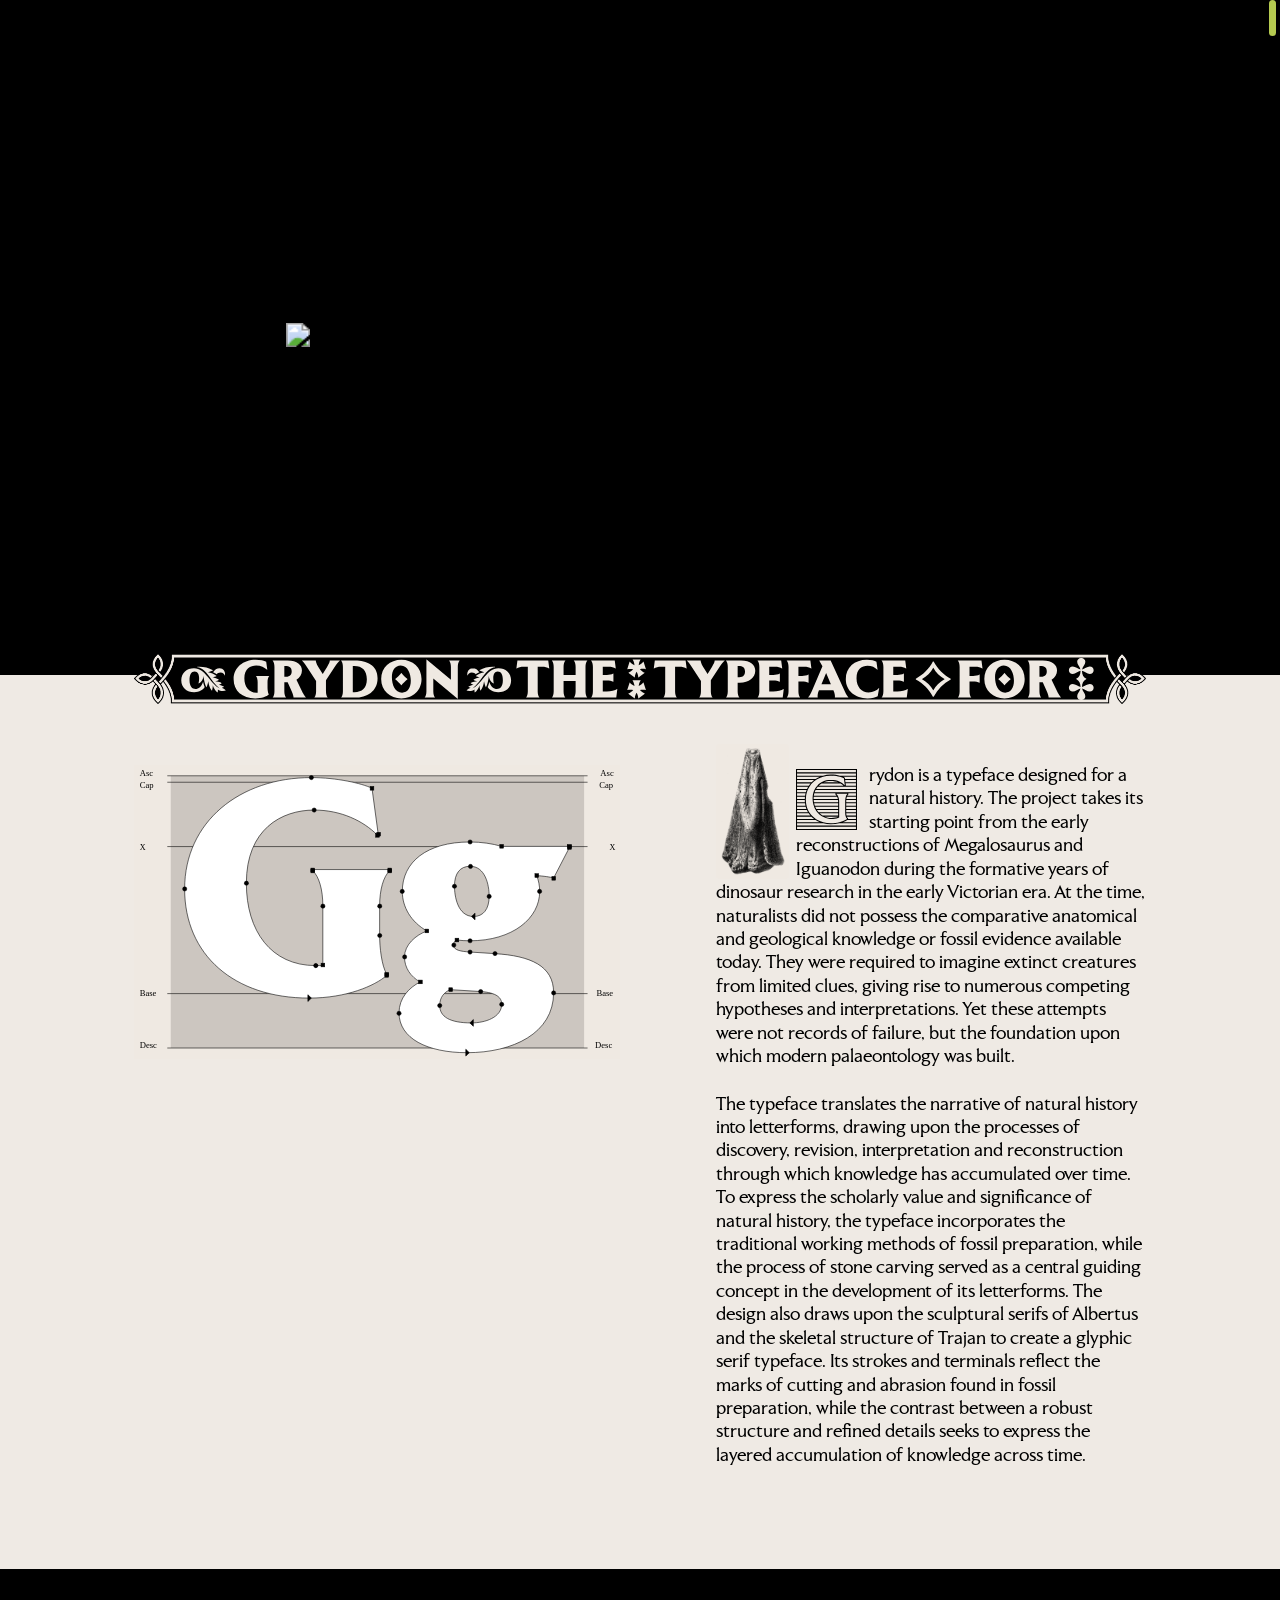
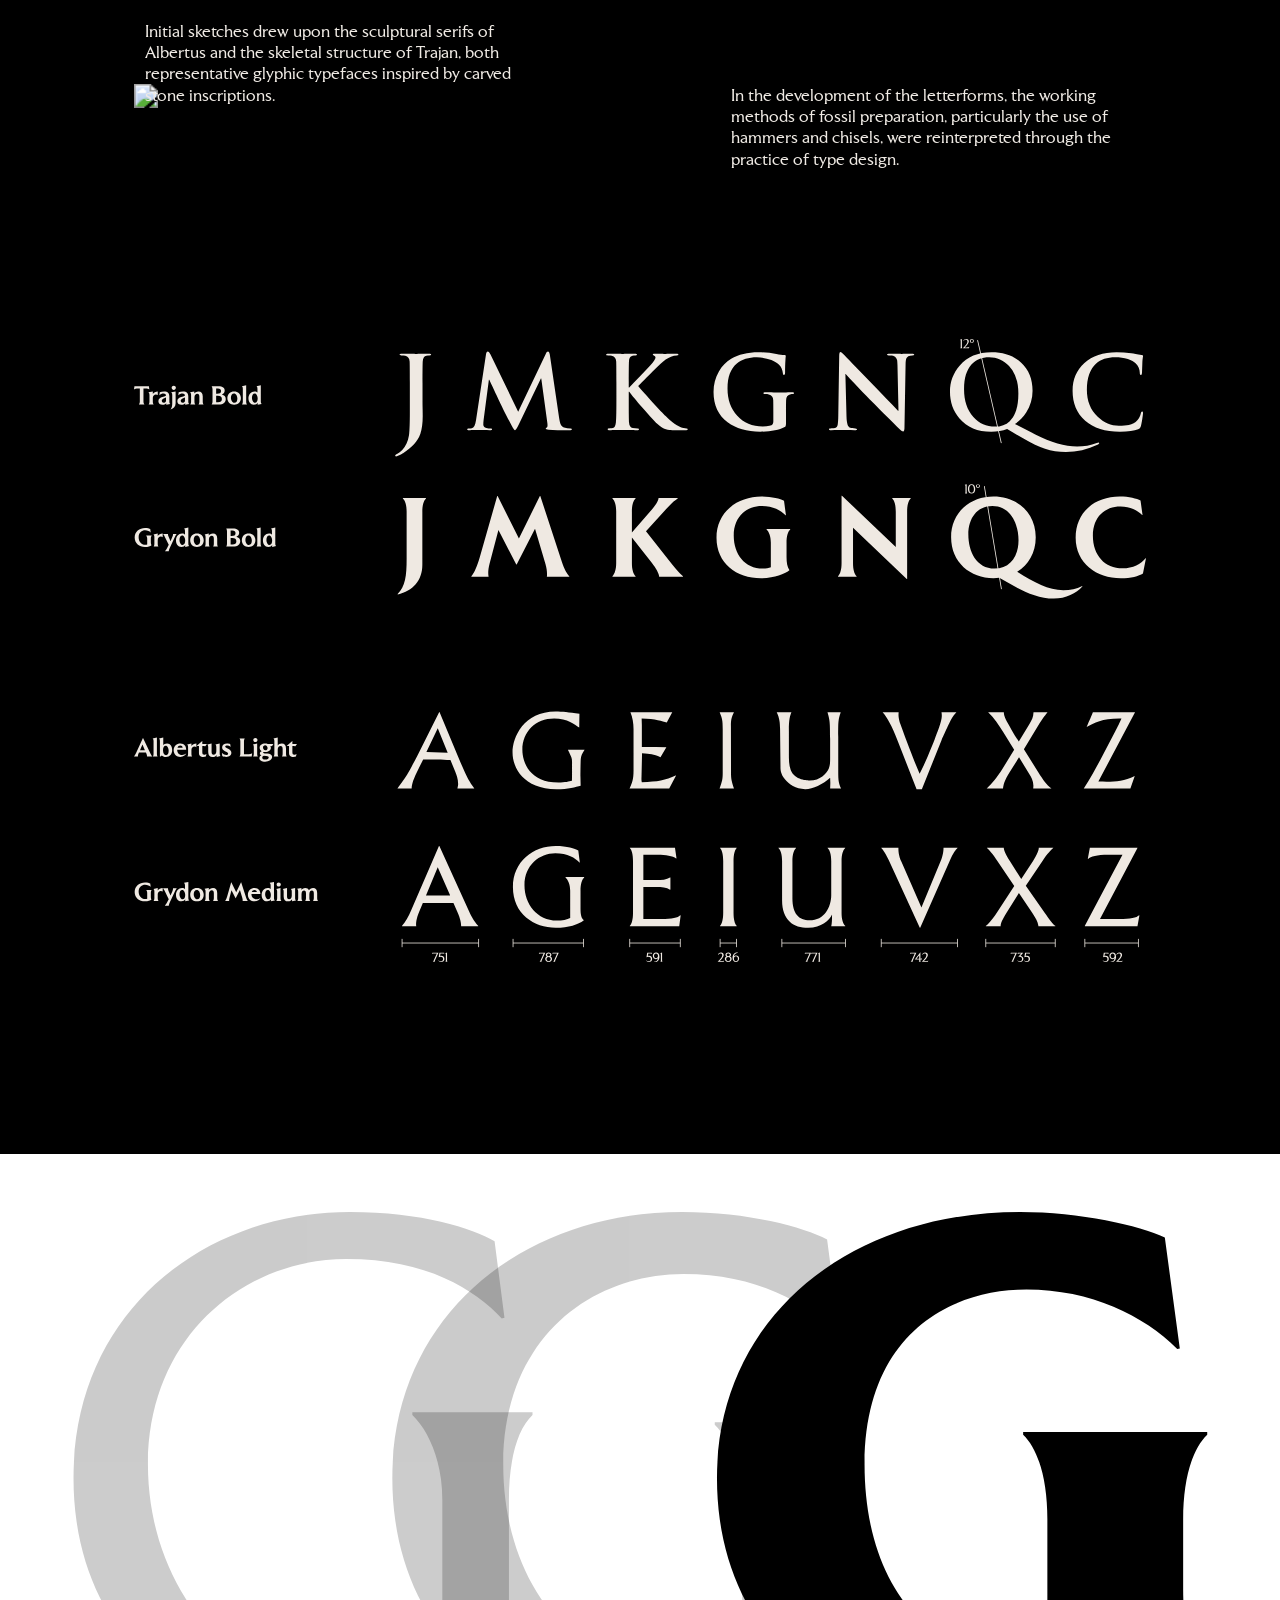
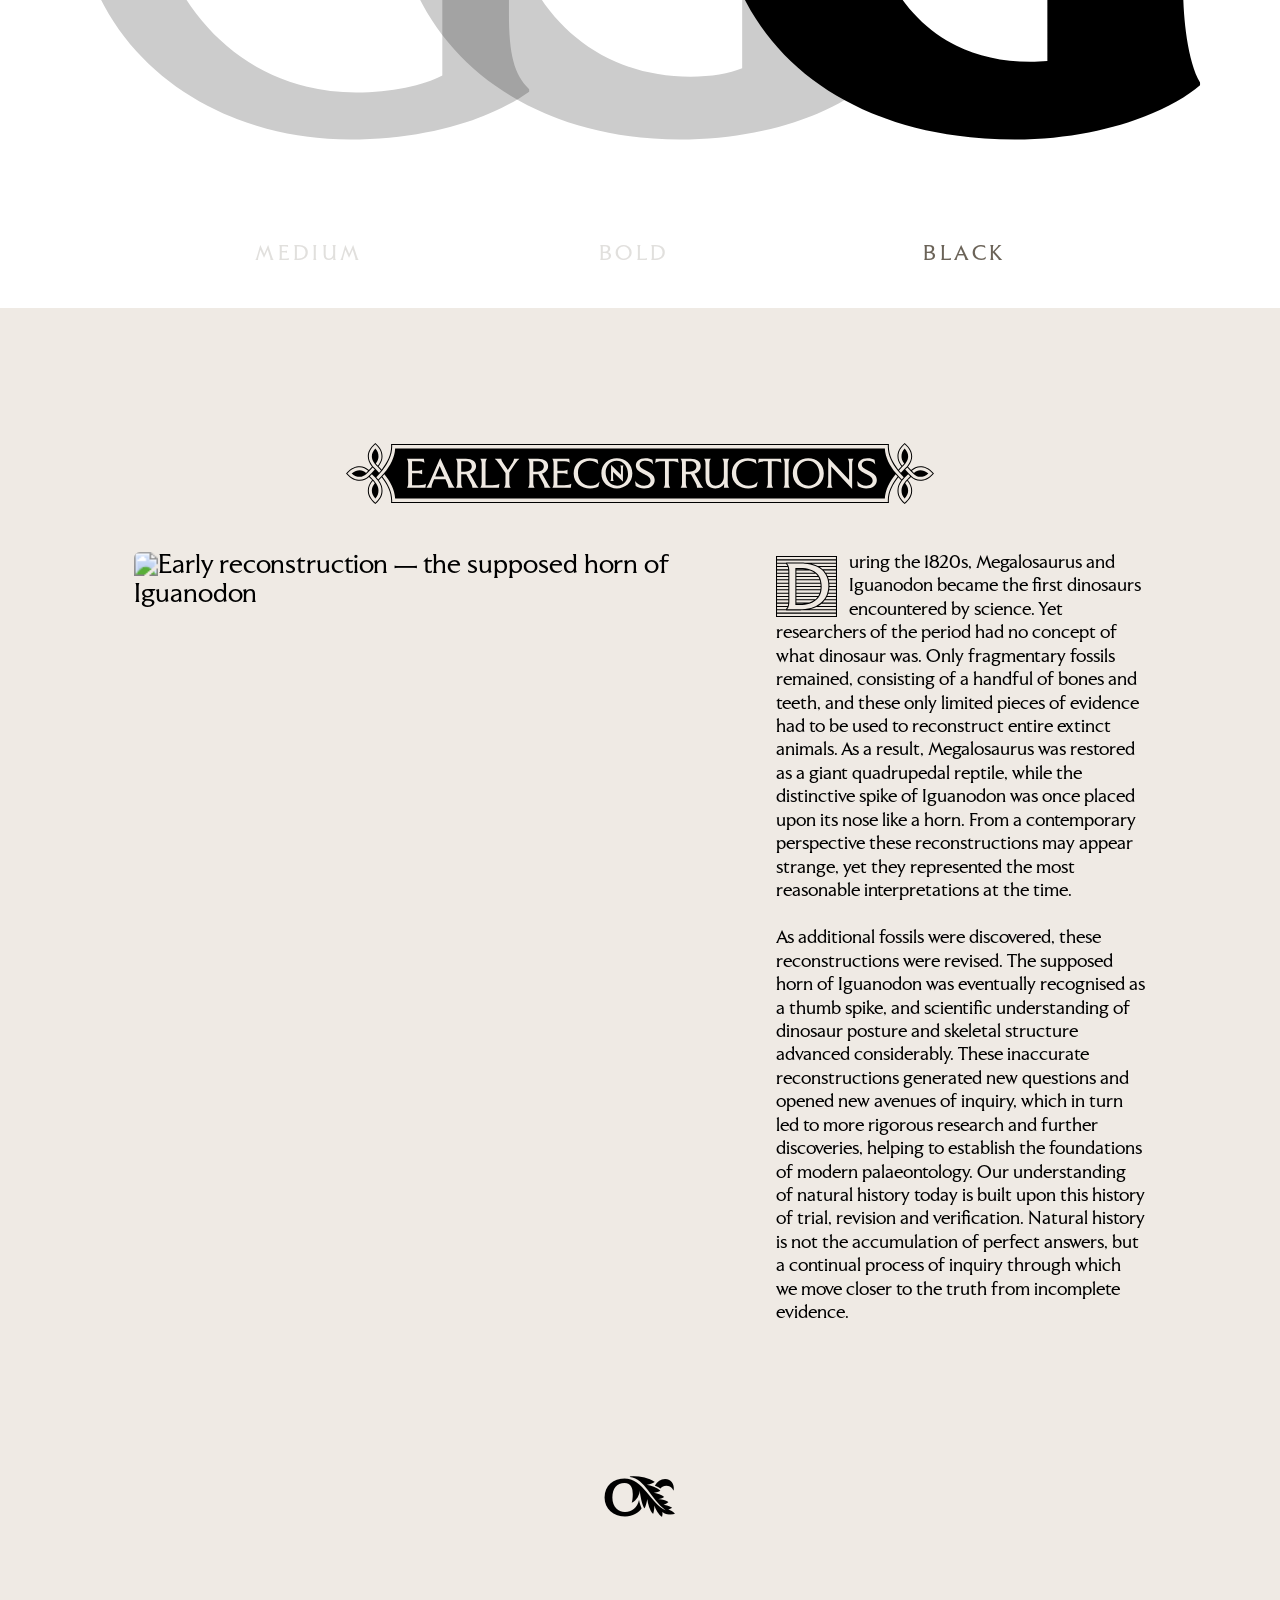
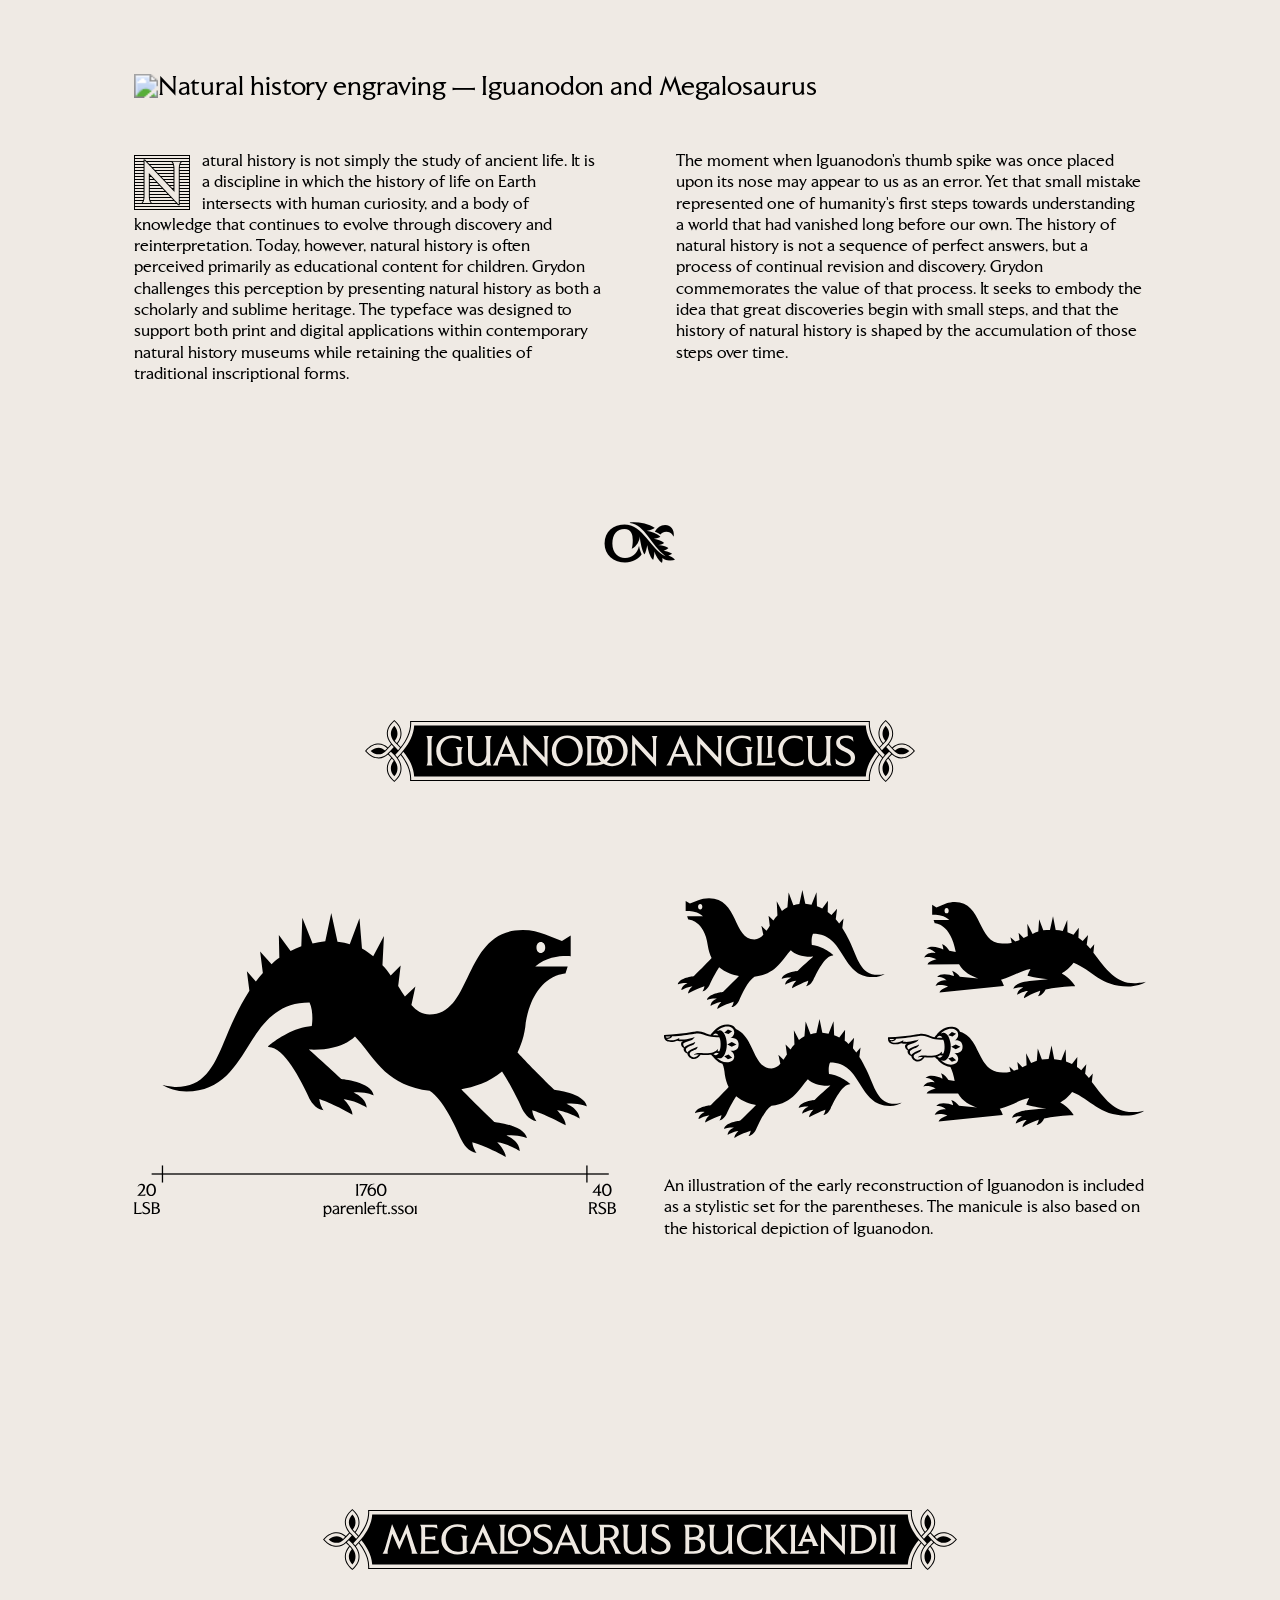
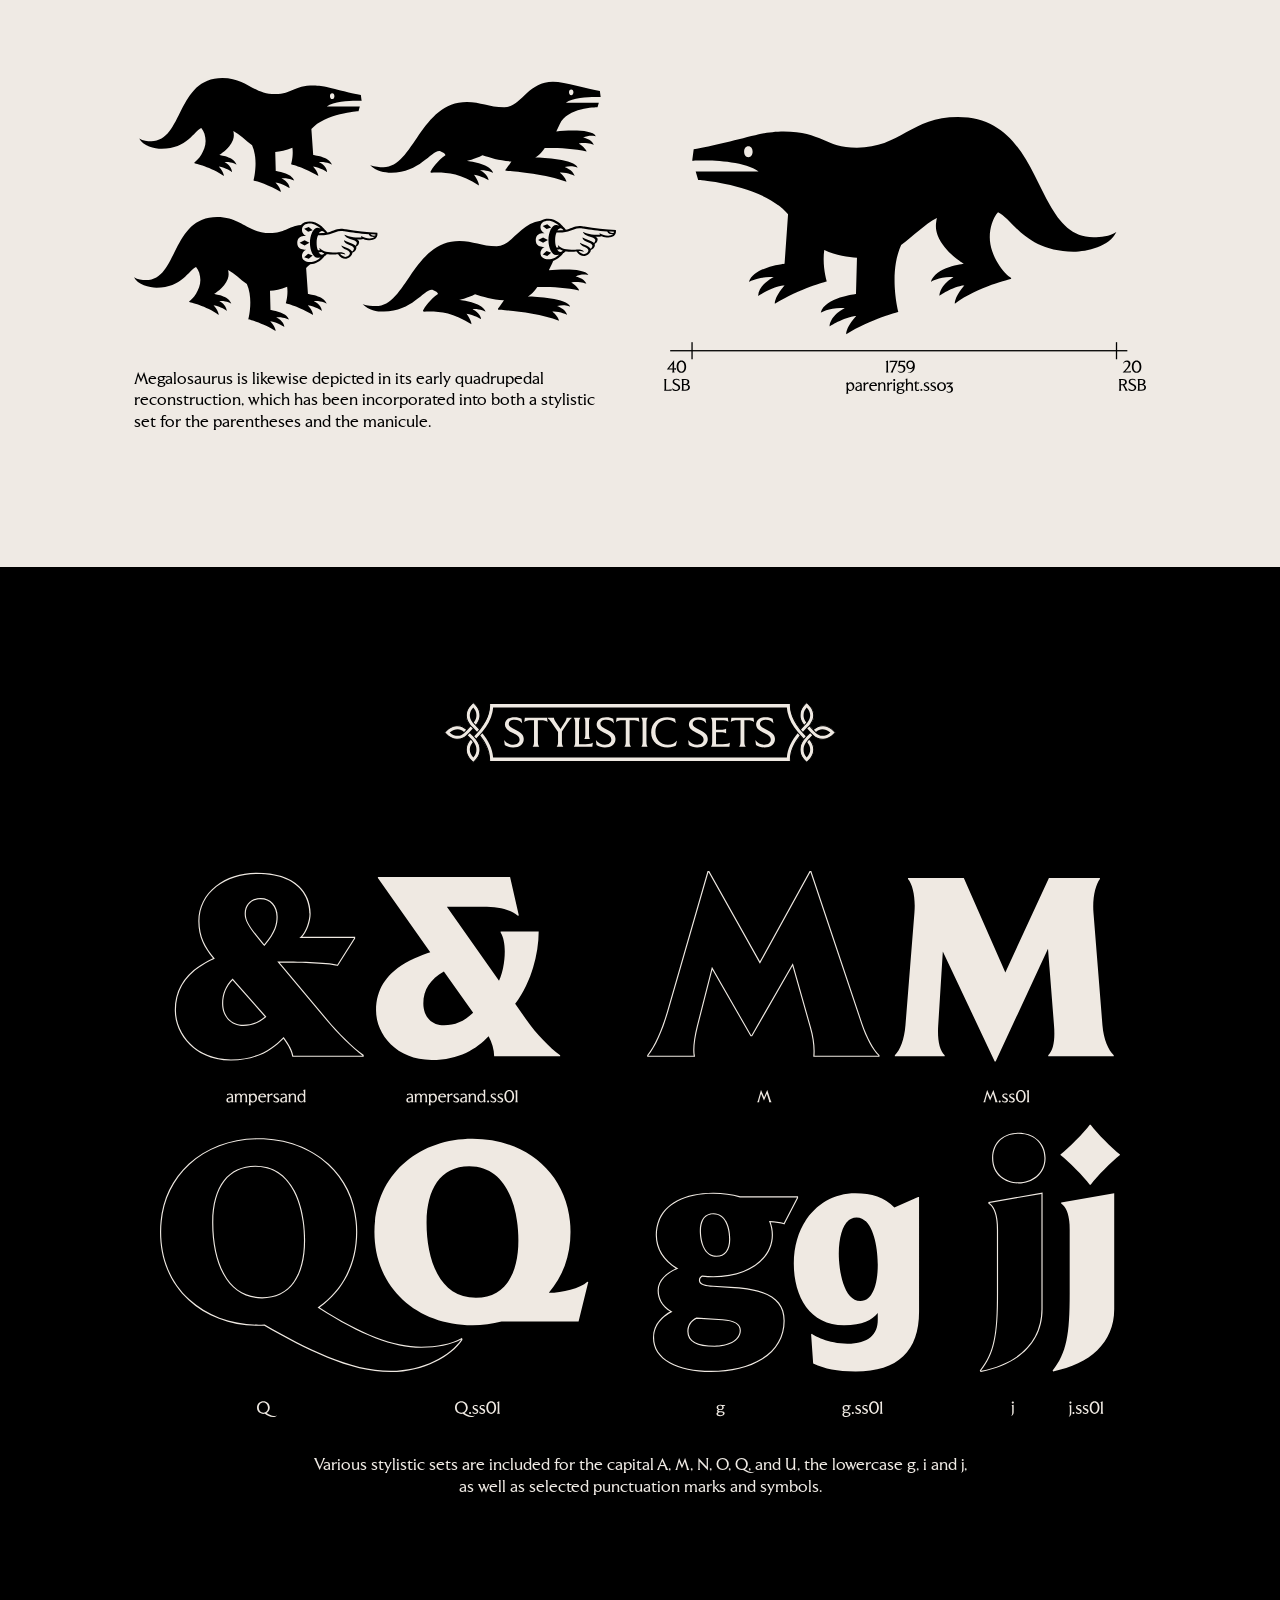
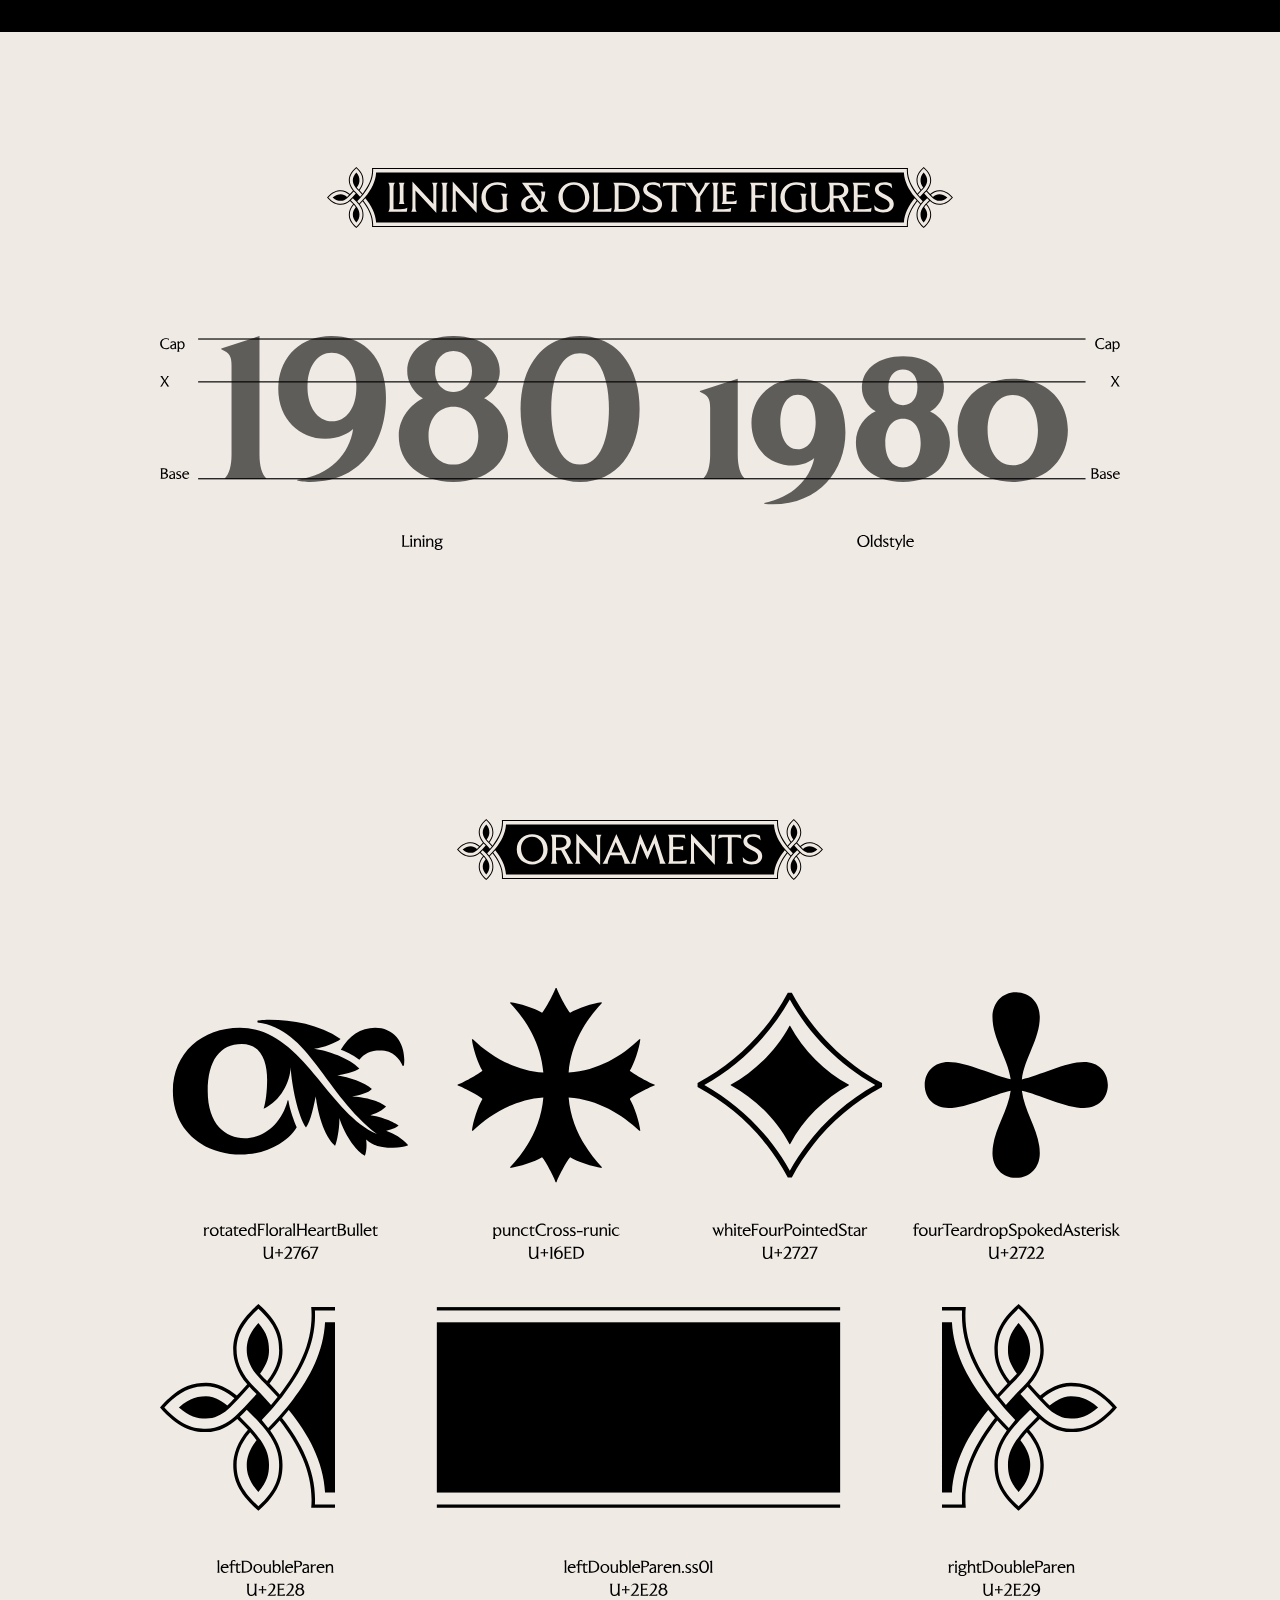
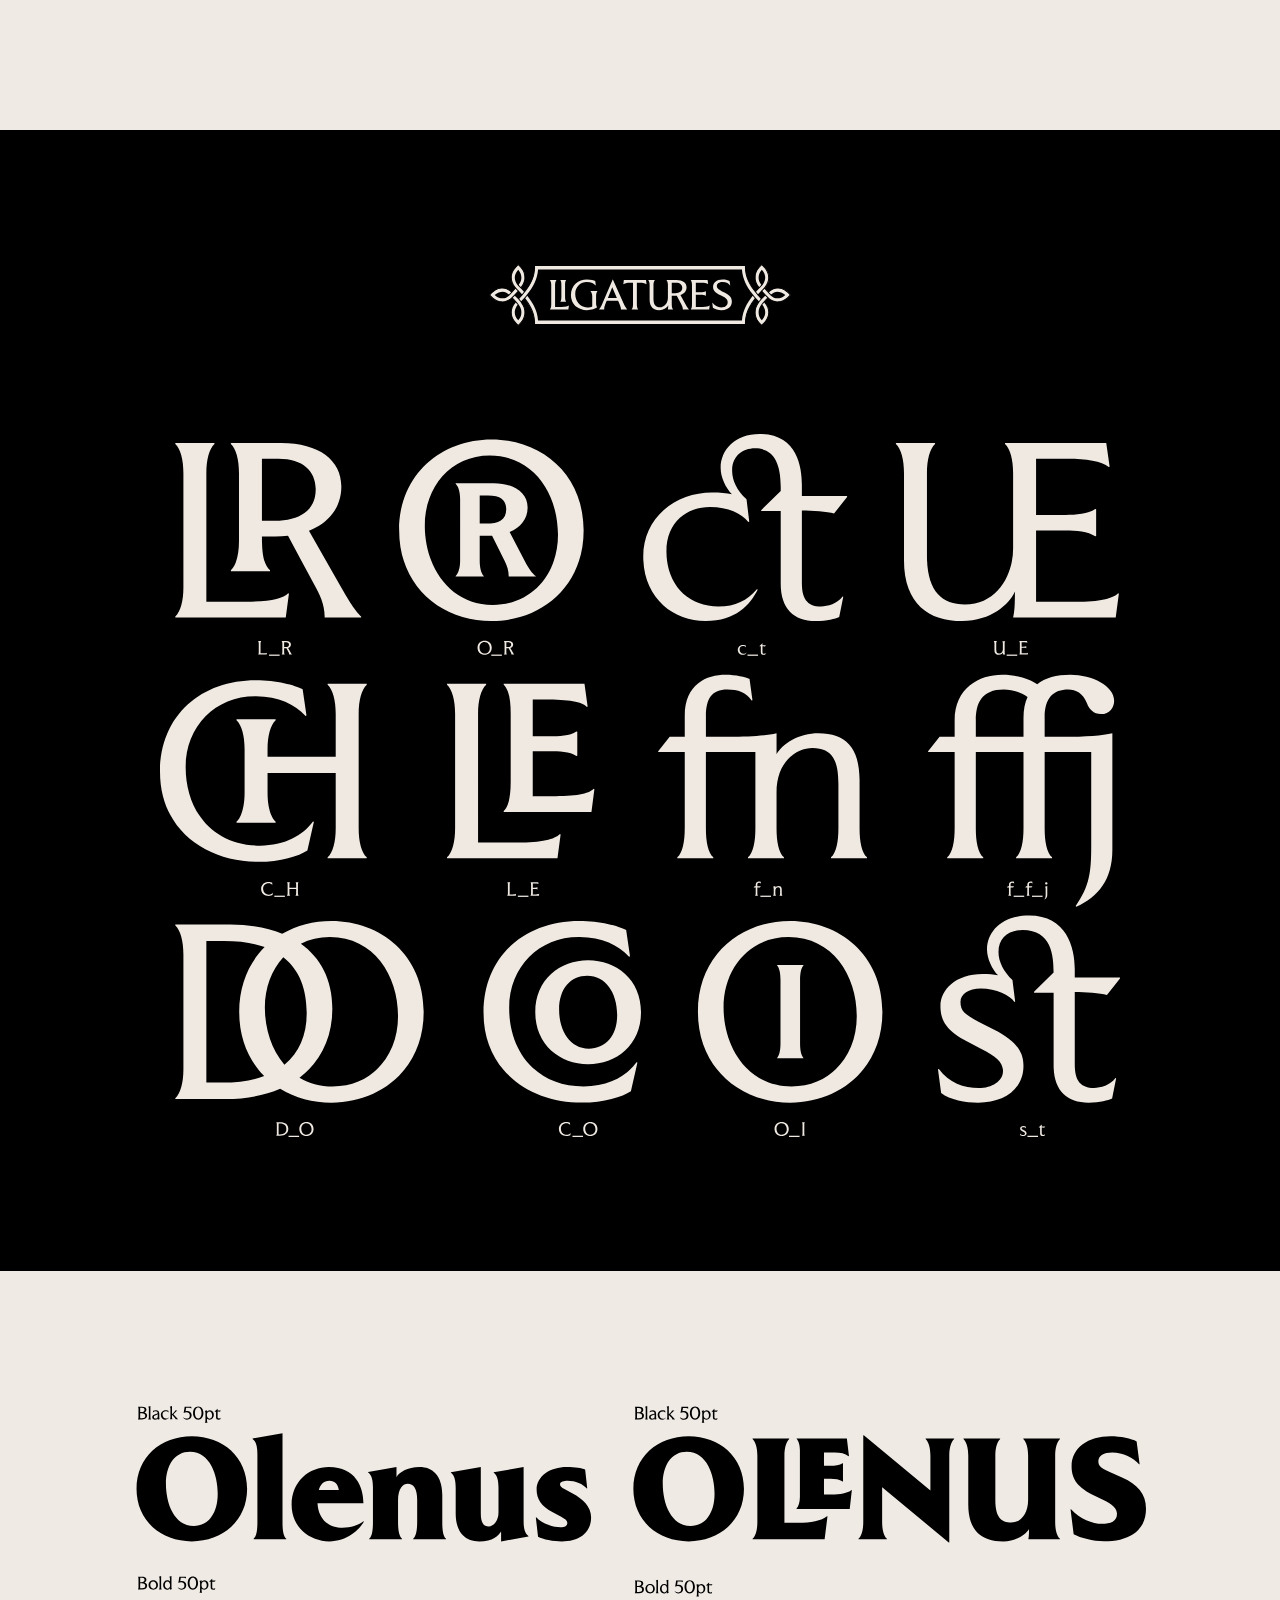
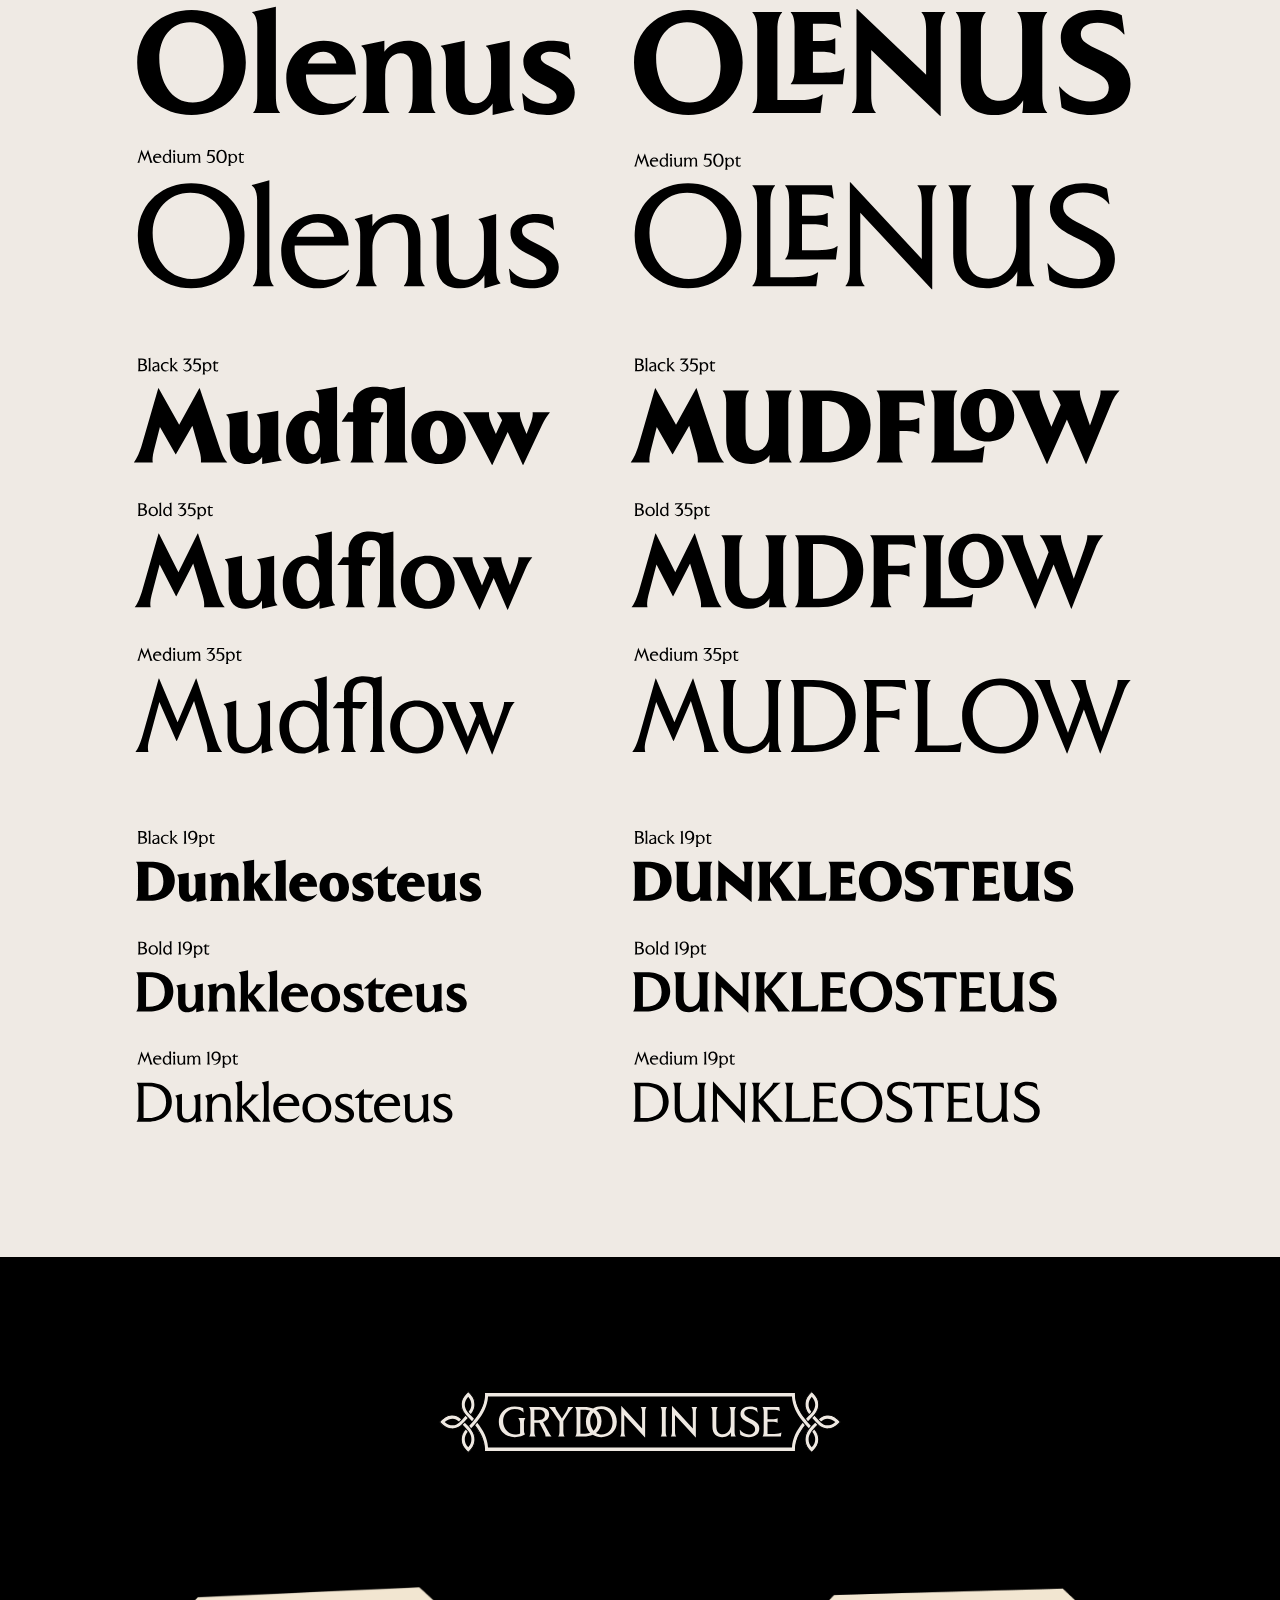
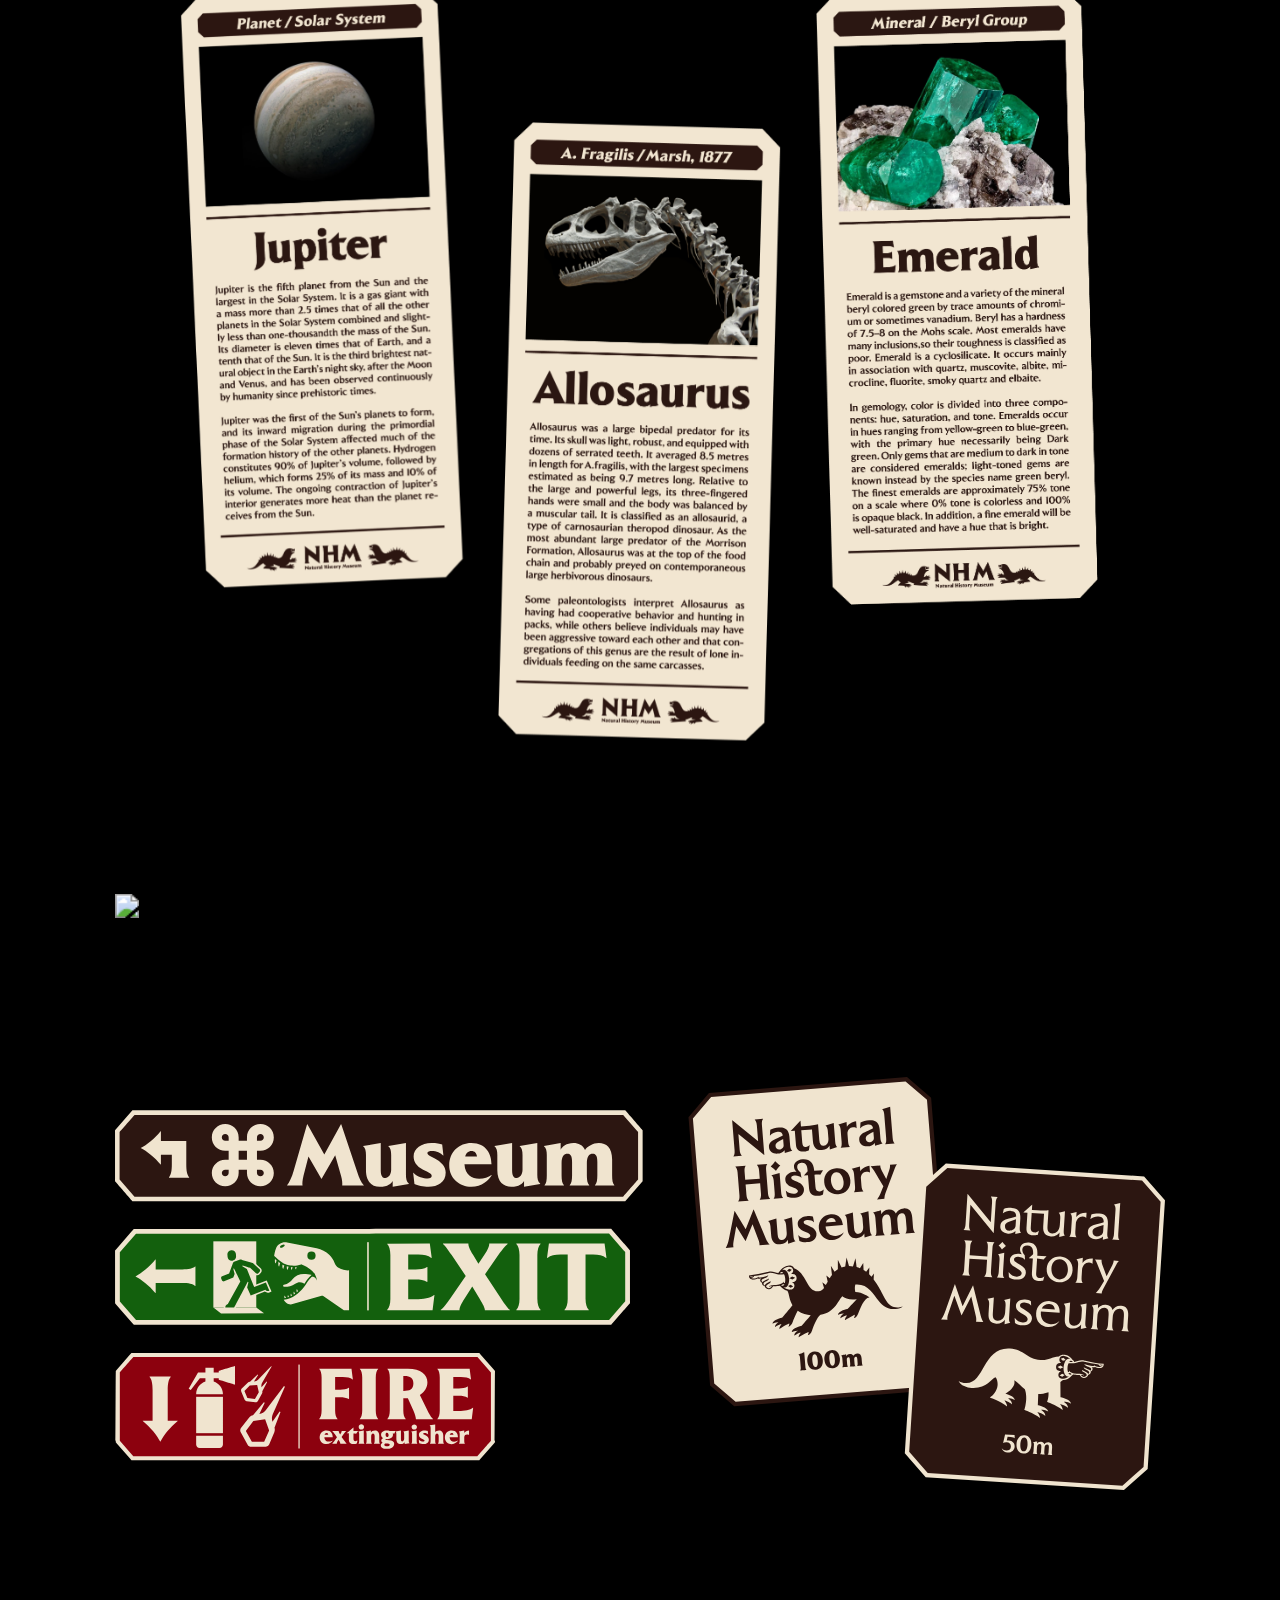
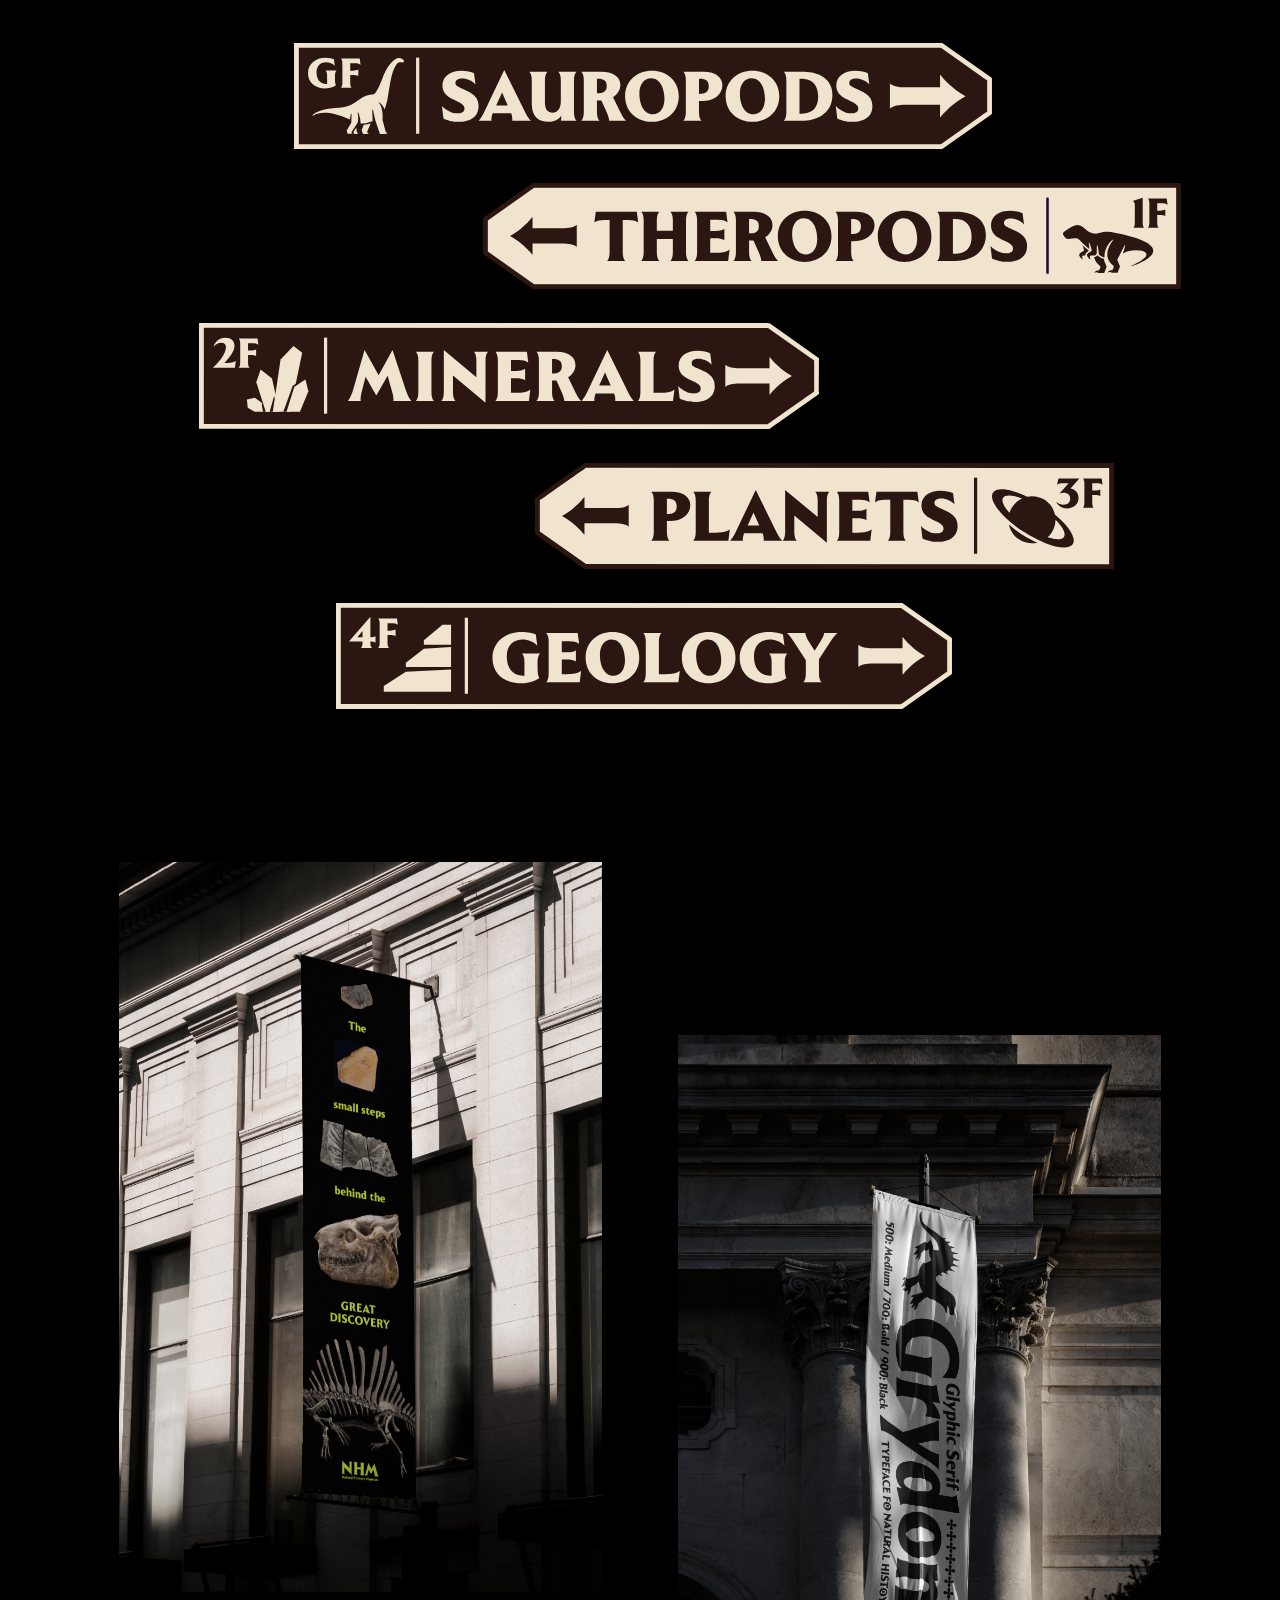
==== index.html @ 76e36d41 "final edit" ====
<!DOCTYPE html>
<html lang="en">
<head>
<meta charset="UTF-8" />
<meta name="viewport" content="width=device-width, initial-scale=1.0" />
<title>Grydon — Interactive Type Specimen</title>
<link rel="stylesheet" href="styles.css">
</head>
<body>

<!-- HERO (reserved for the main image / start page — built separately) -->
<header class="hero" id="hero">
  <img class="hero-main" src="Grydon_svg/Main.svg" alt="Grydon — a typeface for Natural History">
</header>

<!-- MARQUEE / RIBBON FRAME — sticky top bar -->
<div class="wrap marquee-wrap">
  <div class="marquee">
    <div class="marquee-mask">
      <div class="marquee-track" id="track"></div>
    </div>
    <img class="frame-bg" src="Grydon_svg/Frame.png" alt="">
  </div>
</div>

<!-- Gg SPECIMEN + ORIGIN description -->
<section class="gg-spec" id="gg-spec">
  <div class="wrap">
    <div class="gg-cols">
      <figure class="gg-img"><img src="Grydon_svg/Gg.svg" alt="Grydon Gg — metric system"></figure>
      <div class="gg-text">
        <img class="intro-illu" src="Grydon_svg/Horn_of_Iguanodon2.png" alt="Early reconstruction of Iguanodon">
        <img class="dropcap" src="Grydon_svg/G.svg" alt="G">
        <p>rydon is a typeface designed for a natural history. The project takes its starting point from the early reconstructions of Megalosaurus and Iguanodon during the formative years of dinosaur research in the early Victorian era. At the time, naturalists did not possess the comparative anatomical and geological knowledge or fossil evidence available today. They were required to imagine extinct creatures from limited clues, giving rise to numerous competing hypotheses and interpretations. Yet these attempts were not records of failure, but the foundation upon which modern palaeontology was built.</p>
        <p>The typeface translates the narrative of natural history into letterforms, drawing upon the processes of discovery, revision, interpretation and reconstruction through which knowledge has accumulated over time. To express the scholarly value and significance of natural history, the typeface incorporates the traditional working methods of fossil preparation, while the process of stone carving served as a central guiding concept in the development of its letterforms. The design also draws upon the sculptural serifs of Albertus and the skeletal structure of Trajan to create a glyphic serif typeface. Its strokes and terminals reflect the marks of cutting and abrasion found in fossil preparation, while the contrast between a robust structure and refined details seeks to express the layered accumulation of knowledge across time.</p>
      </div>
    </div>
  </div>
</section>

<!-- GLYPH SKETCHES (black) -->
<section class="sketch" id="sketch">
  <div class="sketch-stage">
    <img src="Grydon_svg/Sketch.png" alt="Grydon construction sketches on grid paper">
    <p class="sketch-cap tr">In the development of the letterforms, the working methods of fossil preparation, particularly the use of hammers and chisels, were reinterpreted through the practice of type design.</p>
    <p class="sketch-cap bl">Initial sketches drew upon the sculptural serifs of Albertus and the skeletal structure of Trajan, both representative glyphic typefaces inspired by carved stone inscriptions.</p>
  </div>
</section>

<!-- AL & TR — Albertus / Trajan inscriptional reference -->
<section class="altr" id="altr">
  <img src="Grydon_svg/AL%20and%20TR.svg" alt="Albertus and Trajan inscriptional letterforms">
</section>

<!-- WEIGHTS — three weights, Black lit by default; hover to isolate -->
<section class="weights" id="weights-display">
  <div class="wrap">
    <div class="ggg" id="ggg">
      <div class="ggg-col"><span class="ggg-g" style="font-weight:500">G</span><span class="ggg-lab">Medium</span></div>
      <div class="ggg-col"><span class="ggg-g" style="font-weight:700">G</span><span class="ggg-lab">Bold</span></div>
      <div class="ggg-col"><span class="ggg-g" style="font-weight:900">G</span><span class="ggg-lab">Black</span></div>
    </div>
  </div>
</section>

<!-- ABOUT — Discovery & Revision -->
<section class="about" id="about">
  <div class="wrap">
    <figure class="er-title"><img src="Grydon_svg/Early%20reconstruction.svg" alt="Early Reconstructions"></figure>
    <div class="panel">
      <div class="panel-cols">
        <figure class="panel-img"><img src="Grydon_svg/Horn_of_Iguanodon.png" alt="Early reconstruction — the supposed horn of Iguanodon"></figure>
        <div class="body">
          <img class="dropcap" src="Grydon_svg/D.svg" alt="D">
          <p>uring the 1820s, Megalosaurus and Iguanodon became the first dinosaurs encountered by science. Yet researchers of the period had no concept of what dinosaur was. Only fragmentary fossils remained, consisting of a handful of bones and teeth, and these only limited pieces of evidence had to be used to reconstruct entire extinct animals. As a result, Megalosaurus was restored as a giant quadrupedal reptile, while the distinctive spike of Iguanodon was once placed upon its nose like a horn. From a contemporary perspective these reconstructions may appear strange, yet they represented the most reasonable interpretations at the time.</p>
          <p>As additional fossils were discovered, these reconstructions were revised. The supposed horn of Iguanodon was eventually recognised as a thumb spike, and scientific understanding of dinosaur posture and skeletal structure advanced considerably. These inaccurate reconstructions generated new questions and opened new avenues of inquiry, which in turn led to more rigorous research and further discoveries, helping to establish the foundations of modern palaeontology. Our understanding of natural history today is built upon this history of trial, revision and verification. Natural history is not the accumulation of perfect answers, but a continual process of inquiry through which we move closer to the truth from incomplete evidence.</p>
        </div>
      </div>
    </div>
    <div class="er-bullet">&#x2767;</div>
  </div>
</section>

<!-- ON NATURAL HISTORY (engraving + two-column text below) -->
<section class="onh" id="on-natural-history">
  <div class="wrap">
    <figure class="onh-fig"><img src="Grydon_svg/On-natural-history.png" alt="Natural history engraving — Iguanodon and Megalosaurus"></figure>
    <div class="onh-text">
      <img class="dropcap" src="Grydon_svg/N.svg" alt="N">
      <p>atural history is not simply the study of ancient life. It is a discipline in which the history of life on Earth intersects with human curiosity, and a body of knowledge that continues to evolve through discovery and reinterpretation. Today, however, natural history is often perceived primarily as educational content for children. Grydon challenges this perception by presenting natural history as both a scholarly and sublime heritage. The typeface was designed to support both print and digital applications within contemporary natural history museums while retaining the qualities of traditional inscriptional forms.</p>
      <p>The moment when Iguanodon's thumb spike was once placed upon its nose may appear to us as an error. Yet that small mistake represented one of humanity's first steps towards understanding a world that had vanished long before our own. The history of natural history is not a sequence of perfect answers, but a process of continual revision and discovery. Grydon commemorates the value of that process. It seeks to embody the idea that great discoveries begin with small steps, and that the history of natural history is shaped by the accumulation of those steps over time.</p>
    </div>
    <div class="er-bullet">&#x2767;</div>
  </div>
</section>

<!-- SPECIMEN 01 — Iguanodon Anglicus -->
<section class="spec-page" id="spec-iguanodon">
  <div class="wrap">
    <figure class="spec-title"><img src="Specimen/01%20Iguanodon%20Anglicus/Iguanodon%20anglicus.svg" alt="Iguanodon Anglicus"></figure>
    <div class="spec-cols">
      <figure class="spec-img"><img src="Specimen/01%20Iguanodon%20Anglicus/Iguanodon.svg" alt="Iguanodon"></figure>
      <div class="spec-col">
        <figure class="spec-img"><img src="Specimen/01%20Iguanodon%20Anglicus/Iguanodon2.svg" alt="Iguanodon — stylistic variants"></figure>
        <p class="spec-text">An illustration of the early reconstruction of Iguanodon is included as a stylistic set for the parentheses. The manicule is also based on the historical depiction of Iguanodon.</p>
      </div>
    </div>
  </div>
</section>

<!-- SPECIMEN 02 — Megalosaurus Bucklandii -->
<section class="spec-page" id="spec-megalosaurus">
  <div class="wrap">
    <figure class="spec-title"><img src="Specimen/02%20Megalosaurus%20Bucklandii/Megalosaurus%20bucklandii.svg" alt="Megalosaurus Bucklandii"></figure>
    <div class="spec-cols">
      <div class="spec-col">
        <figure class="spec-img"><img src="Specimen/02%20Megalosaurus%20Bucklandii/Megalosaurus2.svg" alt="Megalosaurus — stylistic variants"></figure>
        <p class="spec-text">Megalosaurus is likewise depicted in its early quadrupedal reconstruction, which has been incorporated into both a stylistic set for the parentheses and the manicule.</p>
      </div>
      <figure class="spec-img"><img src="Specimen/02%20Megalosaurus%20Bucklandii/Megalosaurus.svg" alt="Megalosaurus"></figure>
    </div>
  </div>
</section>

<!-- SPECIMEN 03 — Stylistic Sets (black) -->
<section class="spec-page dark" id="spec-stylistic">
  <div class="wrap">
    <figure class="spec-title"><img src="Specimen/03%20Stylistic%20Sets/Stylistic%20sets.svg" alt="Stylistic Sets"></figure>
    <figure class="spec-stack"><img src="Specimen/03%20Stylistic%20Sets/SS.svg" alt="Stylistic sets"></figure>
    <p class="spec-text center">Various stylistic sets are included for the capital A, M, N, O, Q, and U, the lowercase g, i and j,<br>as well as selected punctuation marks and symbols.</p>
  </div>
</section>

<!-- SPECIMEN 04 — Lining & Oldstyle Figures -->
<section class="spec-page" id="spec-figures">
  <div class="wrap">
    <figure class="spec-title"><img src="Specimen/04%20Lining%20%26%20Oldstyle%20Figures/Lining%20%26%20Oldstyle%20figures.svg" alt="Lining & Oldstyle Figures"></figure>
    <figure class="spec-stack"><img src="Specimen/04%20Lining%20%26%20Oldstyle%20Figures/Lining%20%26%20Old.svg" alt="Lining and oldstyle figures"></figure>
  </div>
</section>

<!-- SPECIMEN 05 — Ornaments -->
<section class="spec-page" id="spec-ornaments">
  <div class="wrap">
    <figure class="spec-title"><img src="Specimen/05%20Ornaments/Ornaments.svg" alt="Ornaments"></figure>
    <figure class="spec-stack"><img src="Specimen/05%20Ornaments/Orna.svg" alt="Ornaments"></figure>
  </div>
</section>

<!-- SPECIMEN 06 — Ligatures (black) -->
<section class="spec-page dark" id="spec-ligatures">
  <div class="wrap">
    <figure class="spec-title"><img src="Specimen/06%20Ligatures/Ligatures.svg" alt="Ligatures"></figure>
    <figure class="spec-stack"><img src="Specimen/06%20Ligatures/Lig.svg" alt="Ligatures"></figure>
  </div>
</section>

<!-- SPECIMEN 07 — Scale Set -->
<section class="spec-page" id="spec-scale">
  <div class="wrap">
    <figure class="spec-stack"><img src="Specimen/07%20Scale%20Set/Scale.svg" alt="Scale set — weight scale"></figure>
  </div>
</section>

<!-- GRYDON IN USE — gallery (full-bleed, black, scroll-revealed) -->
<section class="inuse" id="inuse">
  <div class="inuse-inner">
    <figure class="inuse-title"><img src="Grydon%20in%20Use/Grydon%20in%20use.svg" alt="Grydon in Use"></figure>

    <!-- 1 · Labels -->
    <div class="inuse-row labels">
      <img class="reveal up" src="Grydon%20in%20Use/01%20labels/label1.png" alt="Grydon label 1">
      <img class="reveal up" src="Grydon%20in%20Use/01%20labels/label2.png" alt="Grydon label 2">
      <img class="reveal up" src="Grydon%20in%20Use/01%20labels/label3.png" alt="Grydon label 3">
    </div>

    <!-- 2 · Poster -->
    <figure class="inuse-full"><img class="reveal up" src="Grydon%20in%20Use/02%20Poster/poster.png" alt="Grydon poster"></figure>

    <!-- 3 · Wayfinding -->
    <figure class="inuse-full"><img class="reveal up" src="Grydon%20in%20Use/03%20Wayfinding/Wayfinding1.svg" alt="Grydon wayfinding"></figure>

    <!-- 4 · Signs (Sign1–5 stacked, staggered left/right; alternating slide-in) -->
    <div class="inuse-row signs">
      <img class="reveal from-left"  src="Grydon%20in%20Use/04%20Signs/Sign1.svg" alt="Grydon directional sign 1">
      <img class="reveal from-right" src="Grydon%20in%20Use/04%20Signs/Sign2.svg" alt="Grydon directional sign 2">
      <img class="reveal from-left"  src="Grydon%20in%20Use/04%20Signs/Sign3.svg" alt="Grydon directional sign 3">
      <img class="reveal from-right" src="Grydon%20in%20Use/04%20Signs/Sign4.svg" alt="Grydon directional sign 4">
      <img class="reveal from-left"  src="Grydon%20in%20Use/04%20Signs/Sign5.svg" alt="Grydon directional sign 5">
    </div>

    <!-- 5 · Flags -->
    <div class="inuse-row flags">
      <img class="reveal up" src="Grydon%20in%20Use/05%20Flags/flag1.png" alt="Grydon flag 1">
      <img class="reveal up" src="Grydon%20in%20Use/05%20Flags/flag2.png" alt="Grydon flag 2">
    </div>

    <!-- 6 · Infography -->
    <figure class="inuse-full inuse-info"><img class="reveal up" src="Grydon%20in%20Use/06%20Infography/infography.svg" alt="Grydon infographic"></figure>
  </div>
</section>

<!-- PLAYGROUND -->
<section id="play" class="play">
  <div class="wrap">
    <figure class="tester-title"><img src="Grydon_svg/Type%20tester.svg" alt="Type here"></figure>
    <div class="controls">
      <div class="seg" id="weights">
        <button data-w="500">Medium</button>
        <button data-w="700">Bold</button>
        <button data-w="900" class="on">Black</button>
      </div>
      <div class="sizer">
        <span class="amin">A</span>
        <input type="range" id="size" min="32" max="180" value="70">
        <span class="amax">A</span>
      </div>
    </div>

    <div class="canvas">
      <div class="field" id="field" contenteditable="true" spellcheck="false" data-ph="Type here…">The Small Steps Behind the Great Discovery</div>
    </div>
  </div>
</section>

<!-- GLYPH GRID -->
<section id="glyphs">
  <div class="wrap">
    <div class="gridhead">
      <div>
        <div class="kicker">Glyph set</div>
        <h2 class="section"><span id="count">0</span> GLYPHS</h2>
      </div>
    </div>

    <div class="glyph-layout">

      <!-- LEFT: fixed metrics system -->
      <div class="metrics-pane">
        <div class="metrics-box">
          <svg class="metric-svg" viewBox="0 0 1600 1200" preserveAspectRatio="xMidYMid meet" aria-hidden="true">
            <!-- selected glyph, scaled to the unit grid (UPM 1000, baseline y=801, 0.67 px/unit) -->
            <text id="metricChar" x="800" y="801" font-size="670" text-anchor="middle"
                  font-family="Grydon" font-weight="500" fill="#e9e3d3">A</text>
            <!-- metric guides (solid, beige) — equal side margins, run full width under the labels -->
            <g stroke="#e5decf" stroke-width="2">
              <line x1="70" y1="265" x2="1530" y2="265"/> <!-- Asc  800 -->
              <line x1="70" y1="281" x2="1530" y2="281"/> <!-- Cap  776 -->
              <line x1="70" y1="439" x2="1530" y2="439"/> <!-- X    540 -->
              <line x1="70" y1="801" x2="1530" y2="801"/> <!-- Base   0 -->
              <line x1="70" y1="935" x2="1530" y2="935"/> <!-- Desc -200 -->
            </g>
            <!-- labels sit just above the left start of each line -->
            <g fill="#e5decf" font-family="Grydon" font-weight="500" font-size="28" text-anchor="start">
              <text x="70" y="255">Asc</text>
              <text x="70" y="315">Cap</text>
              <text x="70" y="429">X</text>
              <text x="70" y="791">Base</text>
              <text x="70" y="925">Desc</text>
            </g>
          </svg>
        </div>
        <div class="metric-info">
          <span class="mchar"><span id="mGlyph">A</span>&nbsp;&nbsp;<span class="soft" id="mCode" style="font-weight:400">Ecaron</span></span>
          <span class="soft" id="mUPM">U+0041</span>
        </div>
        <div class="toolbar">
          <div class="tabs" id="tabs"></div>
        </div>
      </div>

      <!-- RIGHT: scrolling glyph grid -->
      <div class="glyph-scroll">
        <div class="glyph-weights">
          <div class="seg" id="weights2">
            <button data-w="500" class="on">Medium</button>
            <button data-w="700">Bold</button>
            <button data-w="900">Black</button>
          </div>
        </div>
        <div class="grid" id="grid"></div>
      </div>

    </div>
  </div>
</section>

<!-- FOOTER -->
<footer id="site-footer">
  <a class="backtop" href="#hero" aria-label="Back to top"><img src="Grydon_svg/Back%20to%20top.svg" alt=""></a>
  <div class="wrap">
    <div class="foot-grid">
      <div class="foot-brand">
        <div class="foot-mk">GRYDON</div>
        <div class="foot-tag">Typeface for Natural History</div>
      </div>
      <div class="foot-credits">
        <div class="fc-col">
          <p><b>Lym Dongchan Lim</b></p>
          <p><a href="https://www.instagram.com/lympathetic/" target="_blank" rel="noopener">@lympathetic</a><br><a href="mailto:lymdongchanlim@gmail.com">lymdongchanlim@gmail.com</a><br>&copy; Grydon 2026 Lym Dongchan Lim.</p>
        </div>
        <div class="fc-col">
          <p>Graphics &amp; Type Design<br><b>Lym Dongchan Lim</b></p>
          <p>Website Development &amp; Interaction<br><b>Haram Joung</b> | <a href="https://www.instagram.com/harmang_joa/" target="_blank" rel="noopener">@harmang_joa</a></p>
        </div>
        <div class="fc-col">
          <p>Royal College of Art (UK)<br>MA Visual Communication</p>
          <p>2026</p>
        </div>
      </div>
    </div>
  </div>
</footer>

<!-- custom floating scrollbar (transparent track, point-colour thumb) -->
<div id="vbar"><div id="vthumb"></div></div>

<script>
/* ---------- marquee (Title bar.svg strip, repeated; spacing baked into each copy so the -50% loop stays seamless) ---------- */
function buildMarquee(){
  const track=document.getElementById('track');
  if(!track)return;
  const unit='<img class="marq-svg" src="Grydon_svg/Title%20bar.svg" alt="">';
  track.innerHTML=unit.repeat(4); // even count → -50% lands on a whole copy → seamless
}

/* ---------- glyph data ---------- */
function range(a,b,skip){const o=[];for(let i=a;i<=b;i++){if(skip&&skip.includes(i))continue;o.push(String.fromCodePoint(i));}return o;}

/* ---------- glyph-support detection (single Unicode chars) ---------- */
const _ctx=document.createElement('canvas').getContext('2d');
function supported(ch){
  _ctx.font='48px Grydon';
  const notdef=_ctx.measureText('￿').width;   // width of the missing-glyph box
  const w=_ctx.measureText(ch).width;
  return w>0 && Math.abs(w-notdef)>0.5;            // differs from notdef ⇒ real glyph
}
function cp(ch){return 'U+'+ch.codePointAt(0).toString(16).toUpperCase().padStart(4,'0');}

/* ---------- glyph candidates (Unicode-mapped; filtered to what the font has) ---------- */
const LETTERS_U=[
  ...range(0x41,0x5A), ...range(0x61,0x7A),       // A–Z a–z
  ...range(0xC0,0xFF,[0xD7,0xF7]),                // accented Latin À..ÿ
  ...range(0x100,0x17F),                          // Latin Extended-A
  ...range(0x180,0x21F),                          // Latin Extended-B (filtered)
  'Δ','Ω','π','ꙮ'                                 // requested extras (omultiocular-cy etc.)
];
const PUNCT_U=['.',',',';',':','…','‚','„','!','¡','?','¿','·','•','‘','’','“','”',"'",'"',
  '‹','›','«','»','(',')','[',']','{','}','-','–','—','_','/','\\','|','&','@','*','§','¶','†','‡','¦'];
const SYM_U=['#','%','‰','+','−','×','÷','=','≠','<','>','≤','≥','±','~','¬','^','∞','≈','√','∂','∑','∏','∫','◊','µ','№','℅','°','©','®','™','′','″',
  '$','¢','£','¤','¥','₩','€','₽','₹','ƒ',
  '←','↑','→','↓','↔','↕'];
const DIA_U=['¨','¯','´','¸','ˆ','ˇ','˘','˙','˚','˛','˜','˝','`'];
const FRAC_U=['½','¼','¾','⅓','⅔','⅛','⅜','⅝','⅞','⅕','⅖','⅗','⅘','⅙','⅚','⅐','⅑','⅒'];
/* ligatures present in the font (curated list) — rendered via OpenType features */
const LIGA_NAMES=['A_D','A_E','A_F','A_R','C_H','C_O','D_C','D_O','H_E','H_F','H_L','L_A','L_E','L_H','L_I','L_L','L_O','L_R','L_U','N_N','O_C','O_F','O_G','O_I','O_N','O_O','O_R','T_T','U_E','U_R','c_t','f_f','f_f_i','f_f_j','f_f_l','f_f_t','f_i','f_j','f_l','f_m','f_n','f_r','f_t','f_u','s_t','t_i','t_m','t_n','t_r','t_t','t_u','f_f_i.ss01','f_f_j.ss01','f_i.ss01','f_j.ss01','t_i.ss01'];

/* ---------- full glyph inventory (real glyph names from the font source) ---------- */
const GLYPHNAMES=`A, Aacute, Abreve, Acircumflex, Adieresis, Adotaccent, Agrave, Amacron, Aogonek, Aring, Atilde, AE, A.ss01, Aacute.ss01, Abreve.ss01, Acircumflex.ss01, Adieresis.ss01, Adotaccent.ss01, Agrave.ss01, Amacron.ss01, Aogonek.ss01, Aring.ss01, Atilde.ss01, B, C, Cacute, Ccaron, Ccedilla, Ccircumflex, Cdotaccent, D, Dcaron, Dcroat, Eth, E, Eacute, Ebreve, Ecaron, Ecircumflex, Edieresis, Edotaccent, Egrave, Emacron, Eogonek, Etilde, Schwa, F, G, Gbreve, Gcaron, Gcircumflex, Gcommaaccent, Gdotaccent, Gmacron, Gstroke, H, Hbar, Hcircumflex, I, IJ, Iacute, Ibreve, Icircumflex, Idieresis, Idotaccent, Idotbelow, Igrave, Imacron, Iogonek, Itilde, J, Jacute, Jcircumflex, K, Kcaron, Kcommaaccent, L, Lacute, Lcaron, Lcommaaccent, Ldot, Lslash, M, M.ss01, N, Nacute, Ncaron, Ncommaaccent, Ntilde, Eng, N.ss01, Nacute.ss01, Ncaron.ss01, Ncommaaccent.ss01, Ntilde.ss01, Eng.ss01, O, Oacute, Obreve, Ocircumflex, Odieresis, Odotbelow, Ograve, Ohungarumlaut, Omacron, Oogonek, Oslash, Otilde, OE, O.ss01, Oacute.ss01, Obreve.ss01, Ocircumflex.ss01, Odieresis.ss01, Odotbelow.ss01, Ograve.ss01, Ohungarumlaut.ss01, Omacron.ss01, Oogonek.ss01, Otilde.ss01, P, Thorn, Q, Q.ss01, R, Racute, Rcaron, Rcommaaccent, S, Sacute, Scaron, Scedilla, Scircumflex, Scommaaccent, Germandbls, T, Tbar, Tcaron, Tcedilla, Tcommaaccent, U, Uacute, Ubreve, Ucircumflex, Udieresis, Udotbelow, Ugrave, Uhungarumlaut, Umacron, Uogonek, Uring, Utilde, U.ss01, Uacute.ss01, Ubreve.ss01, Ucircumflex.ss01, Udieresis.ss01, Udotbelow.ss01, Ugrave.ss01, Uhungarumlaut.ss01, Umacron.ss01, Uogonek.ss01, Uring.ss01, Utilde.ss01, V, W, Wacute, Wcircumflex, Wdieresis, Wgrave, X, Y, Yacute, Ycircumflex, Ydieresis, Ygrave, Ymacron, Ytilde, Z, Zacute, Zcaron, Zdotaccent, Saltillo, a, aacute, abreve, acircumflex, adieresis, adotaccent, agrave, amacron, aogonek, aring, atilde, ae, b, c, cacute, ccaron, ccedilla, ccircumflex, cdotaccent, d, dcaron, dcroat, eth, e, eacute, ebreve, ecaron, ecircumflex, edieresis, edotaccent, egrave, emacron, eogonek, etilde, schwa, f, g, gbreve, gcaron, gcircumflex, gcommaaccent, gdotaccent, gmacron, gstroke, g.ss01, gbreve.ss01, gcaron.ss01, gcircumflex.ss01, gcommaaccent.ss01, gdotaccent.ss01, gmacron.ss01, gstroke.ss01, h, hbar, hcircumflex, i, idotless, iacute, ibreve, icircumflex, idieresis, igrave, imacron, iogonek, itilde, ij, i.ss01, ij.ss01, j, jdotless, jcircumflex, j.ss01, k, kcaron, kcommaaccent, l, lacute, lcaron, lcommaaccent, ldot, lslash, m, n, nacute, ncaron, ncommaaccent, ntilde, eng, o, oacute, obreve, ocircumflex, odieresis, odotbelow, ograve, ohungarumlaut, omacron, oogonek, oslash, otilde, oe, p, thorn, q, r, racute, rcaron, rcommaaccent, s, sacute, scaron, scedilla, scircumflex, scommaaccent, germandbls, t, tbar, tcaron, tcedilla, tcommaaccent, u, uacute, ubreve, ucircumflex, udieresis, udotbelow, ugrave, uhungarumlaut, umacron, uogonek, uring, utilde, v, w, wacute, wcircumflex, wdieresis, wgrave, x, y, yacute, ycircumflex, ydieresis, ygrave, ymacron, ytilde, z, zacute, zcaron, zdotaccent, saltillo, omultiocular-cy, Delta, Omega, pi, A_D, A_E, A_F, A_R, C_H, C_O, D_C, D_O, H_E, H_F, H_L, L_A, L_E, L_H, L_I, L_L, L_O, L_R, L_U, N_N, O_C, O_F, O_G, O_I, O_N, O_O, O_R, T_T, U_E, U_R, c_t, f_f, f_f_i, f_f_j, f_f_l, f_f_t, f_i, f_j, f_l, f_m, f_n, f_r, f_t, f_u, f_f_i.ss01, f_f_j.ss01, f_i.ss01, f_j.ss01, s_t, t_i, t_m, t_n, t_r, t_t, t_u, t_i.ss01, zero.slashed, zero, one, two, three, four, five, six, seven, eight, nine, zero.osf, one.osf, two.osf, three.osf, four.osf, five.osf, six.osf, seven.osf, eight.osf, nine.osf, zero.dnom, one.dnom, two.dnom, three.dnom, four.dnom, five.dnom, six.dnom, seven.dnom, eight.dnom, nine.dnom, zero.numr, one.numr, two.numr, three.numr, four.numr, five.numr, six.numr, seven.numr, eight.numr, nine.numr, fraction, onefraction, onehalf, onethird, twothirds, onequarter, threequarters, onefifth, twofifths, threefifths, fourfifths, onesixth, fivesixths, oneeighth, threeeighths, fiveeighths, seveneighths, zeroinferior, oneinferior, twoinferior, threeinferior, fourinferior, fiveinferior, sixinferior, seveninferior, eightinferior, nineinferior, zerosuperior, onesuperior, twosuperior, threesuperior, foursuperior, fivesuperior, sixsuperior, sevensuperior, eightsuperior, ninesuperior, .notdef, period, comma, colon, semicolon, ellipsis, ellipsis.vert, period.ss01, comma.ss01, colon.ss01, semicolon.ss01, ellipsis.ss01, ellipsis.vert.ss01, exclam, exclamdown, question, questiondown, exclam.ss01, question.ss01, periodcentered, bullet, periodcentered.case, bullet.case, quotesinglbase, quotedblbase, quotedblleft, quotedblright, quoteleft, quoteright, quotesinglbase.ss01, quotedblbase.ss01, quotedblleft.ss01, quotedblright.ss01, quoteleft.ss01, quoteright.ss01, quotedbl, quotesingle, asterisk, twoasterisksvertical, asterism, numbersign, slash, backslash, slash.case, backslash.case, slash.ss01, backslash.ss01, slash.ss01.case, backslash.ss01.case, hyphen, endash, emdash, underscore, hyphen.case, endash.case, emdash.case, parenleft, parenright, braceleft, braceright, bracketleft, bracketright, angleLeft, angleRight, blacklenticularbracketleft, blacklenticularbracketright, dblanglebracketleft, dblanglebracketright, leftDoubleParen, leftDoubleParen.ss01, rightDoubleParen, parenleft.case, parenright.case, braceleft.case, braceright.case, bracketleft.case, bracketright.case, parenleft.ss01, parenright.ss01, parenleft.ss02, parenright.ss02, parenleft.ss03, parenright.ss03, parenleft.ss04, parenright.ss04, guillemetleft, guillemetright, guilsinglleft, guilsinglright, guillemetleft.case, guillemetright.case, guilsinglleft.case, guilsinglright.case, at, at.case, ampersand, ampersand.ss01, paragraph, section, copyright, registered, published, trademark, degree, bar, brokenbar, bar.case, brokenbar.case, bar.ss01, brokenbar.ss01, bar.case.ss01, brokenbar.case.ss01, dagger, daggerdbl, literSign, numero, propellor, currency, cent, baht, dollar, euro, hryvnia, ruble, rupeeIndian, sheqel, sterling, won, yen, plus, minus, multiply, divide, equal, notequal, greater, less, greaterequal, lessequal, plusminus, approxequal, asciitilde, logicalnot, asciicircum, plus.case, minus.case, multiply.case, divide.case, equal.case, notequal.case, greater.case, less.case, greaterequal.case, lessequal.case, plusminus.case, infinity, integral, product, summation, radical, partialdiff, micro, percent, perthousand, upArrow, northEastArrow, rightArrow, southEastArrow, downArrow, southWestArrow, leftArrow, northWestArrow, leftRightArrow, upDownArrow, upArrow.ss01, northEastArrow.ss01, rightArrow.ss01, southEastArrow.ss01, downArrow.ss01, southWestArrow.ss01, leftArrow.ss01, northWestArrow.ss01, leftRightArrow.ss01, upDownArrow.ss01, leftFrombarArrow, upFrombarArrow, rightFrombarArrow, downFrombarArrow, downZigzagArrow, upTipLeftArrow, upTipRightArrow, downTipLeftArrow, downTipRightArrow, dottedCircle, lozenge, leftWhiteIndex, rightWhiteIndex, leftWhiteIndex.ss01, rightWhiteIndex.ss01, leftWhiteIndex.ss02, rightWhiteIndex.ss02, leftWhiteIndex.ss03, rightWhiteIndex.ss03, comet, whiteFrowningFace, whiteSmilingFace, blackSmilingFace, heartWhiteSuit, heartBlackSuit, whiteFlag, blackFlag, pick, historicSite, fourTeardropSpokedAsterisk, blackFourPointedStar, whiteFourPointedStar, sixPointedBlackStar, heavyEightPointedRectilinearBlackStar, punctCross-runic, punctCross-runic.ss01, rotatedFloralHeartBullet, rotatedFloralHeartBullet.ss01, dieresis, dotaccent, grave, acute, hungarumlaut, circumflex, caron, breve, ring, tilde, macron, cedilla, ogonek`;

const DIGITWORD={zero:'0',one:'1',two:'2',three:'3',four:'4',five:'5',six:'6',seven:'7',eight:'8',nine:'9'};
const COMBINING={acute:'́',grave:'̀',circumflex:'̂',tilde:'̃',dieresis:'̈',macron:'̄',breve:'̆',dotaccent:'̇',ring:'̊',caron:'̌',cedilla:'̧',commaaccent:'̧',ogonek:'̨',hungarumlaut:'̋',dotbelow:'̣'};
const SPECIAL={AE:'Æ',ae:'æ',OE:'Œ',oe:'œ',Eth:'Ð',eth:'ð',Thorn:'Þ',thorn:'þ',Schwa:'Ə',schwa:'ə',Eng:'Ŋ',eng:'ŋ',IJ:'Ĳ',ij:'ĳ',Germandbls:'ẞ',germandbls:'ß',Dcroat:'Đ',dcroat:'đ',Hbar:'Ħ',hbar:'ħ',Lslash:'Ł',lslash:'ł',Tbar:'Ŧ',tbar:'ŧ',Gstroke:'Ǥ',gstroke:'ǥ',Oslash:'Ø',oslash:'ø',Ldot:'Ŀ',ldot:'ŀ',idotless:'ı',jdotless:'ȷ',Idotaccent:'İ',Saltillo:'Ꞌ',saltillo:'ꞌ',Scommaaccent:'Ș',scommaaccent:'ș',Tcommaaccent:'Ț',tcommaaccent:'ț',Scedilla:'Ş',scedilla:'ş',Tcedilla:'Ţ',tcedilla:'ţ',Delta:'Δ',Omega:'Ω',pi:'π','omultiocular-cy':'ꙮ'};
const FRACTION={onehalf:'½',onethird:'⅓',twothirds:'⅔',onequarter:'¼',threequarters:'¾',onefifth:'⅕',twofifths:'⅖',threefifths:'⅗',fourfifths:'⅘',onesixth:'⅙',fivesixths:'⅚',oneeighth:'⅛',threeeighths:'⅜',fiveeighths:'⅝',seveneighths:'⅞',fraction:'⁄',onefraction:'⅟'};
const PUNCTMAP={period:'.',comma:',',colon:':',semicolon:';',ellipsis:'…',exclam:'!',exclamdown:'¡',question:'?',questiondown:'¿',periodcentered:'·',bullet:'•',asterisk:'*',asterism:'⁂',slash:'/',backslash:'\\',twoasterisksvertical:'⁑',hyphen:'-',endash:'–',emdash:'—',underscore:'_',parenleft:'(',parenright:')',braceleft:'{',braceright:'}',bracketleft:'[',bracketright:']',angleLeft:'〈',angleRight:'〉',blacklenticularbracketleft:'【',blacklenticularbracketright:'】',dblanglebracketleft:'《',dblanglebracketright:'》',leftDoubleParen:'⸨',rightDoubleParen:'⸩',quotesinglbase:'‚',quotedblbase:'„',quotedblleft:'“',quotedblright:'”',quoteleft:'‘',quoteright:'’',guillemetleft:'«',guillemetright:'»',guilsinglleft:'‹',guilsinglright:'›',quotedbl:'"',quotesingle:"'"};
const DIAMAP={dieresis:'¨',dotaccent:'˙',grave:'`',acute:'´',hungarumlaut:'˝',circumflex:'ˆ',caron:'ˇ',breve:'˘',ring:'˚',tilde:'˜',macron:'¯',cedilla:'¸',ogonek:'˛'};
const SYM={at:'@',ampersand:'&',paragraph:'¶',section:'§',copyright:'©',registered:'®',published:'℗',trademark:'™',degree:'°',bar:'|',brokenbar:'¦',dagger:'†',daggerdbl:'‡',literSign:'ℓ',numero:'№',propellor:'⌘',numbersign:'#',baht:'฿',cent:'¢',currency:'¤',dollar:'$',euro:'€',hryvnia:'₴',ruble:'₽',rupeeIndian:'₹',sheqel:'₪',sterling:'£',won:'₩',yen:'¥',plus:'+',minus:'−',multiply:'×',divide:'÷',equal:'=',notequal:'≠',greater:'>',less:'<',greaterequal:'≥',lessequal:'≤',plusminus:'±',approxequal:'≈',asciitilde:'~',logicalnot:'¬',asciicircum:'^',infinity:'∞',integral:'∫',product:'∏',summation:'∑',radical:'√',partialdiff:'∂',micro:'µ',percent:'%',perthousand:'‰',lozenge:'◊',dottedCircle:'◌',comet:'☄',leftWhiteIndex:'☜',rightWhiteIndex:'☞',whiteFrowningFace:'☹',whiteSmilingFace:'☺',blackSmilingFace:'☻',heartWhiteSuit:'♡',heartBlackSuit:'♥',whiteFlag:'⚐',blackFlag:'⚑',pick:'⛏',historicSite:'⌖',fourTeardropSpokedAsterisk:'✢',blackFourPointedStar:'✦',whiteFourPointedStar:'✧',sixPointedBlackStar:'✶',heavyEightPointedRectilinearBlackStar:'✴',rotatedFloralHeartBullet:'❧',upArrow:'↑',northEastArrow:'↗',rightArrow:'→',southEastArrow:'↘',downArrow:'↓',southWestArrow:'↙',leftArrow:'←',northWestArrow:'↖',leftRightArrow:'↔',upDownArrow:'↕',leftFrombarArrow:'↤',upFrombarArrow:'↥',rightFrombarArrow:'↦',downFrombarArrow:'↧',downZigzagArrow:'↯',upTipLeftArrow:'↰',upTipRightArrow:'↱',downTipLeftArrow:'↲',downTipRightArrow:'↳'};

function isFigureName(b){return (b in DIGITWORD)||/^(zero|one|two|three|four|five|six|seven|eight|nine)(inferior|superior)$/.test(b)||(b in FRACTION);}
function isLetterName(b){if(/^[A-Za-z]$/.test(b))return true;if(b in SPECIAL)return true;const m=b.match(/^([A-Za-z])([a-z]+)$/);return !!(m&&COMBINING[m[2]]);}
function category(name){
  if(name.indexOf('_')>-1)return 'ligatures';
  const b=name.split('.')[0];
  if(isFigureName(b))return 'figures';
  if(b in DIAMAP)return 'diacritic';
  if(isLetterName(b))return 'letters';
  if(b in PUNCTMAP)return 'punctuation';
  return 'symbols';
}
function resolve(name){
  const p=name.split('.'); const b=p[0]; const sfx=p.slice(1);
  const feats=[]; let vert=false;
  sfx.forEach(s=>{
    if(/^ss\d\d$/.test(s))feats.push('"'+s+'" 1');
    else if(s==='case')feats.push('"case" 1');
    else if(s==='osf')feats.push('"onum" 1');
    else if(s==='dnom')feats.push('"dnom" 1');
    else if(s==='numr')feats.push('"numr" 1');
    else if(s==='slashed')feats.push('"zero" 1');
    else if(s==='vert')vert=true;
  });
  const F=()=>feats.join(', ');
  if(b.indexOf('_')>-1)return {t:b.split('_').join(''),feat:['"liga" 1','"dlig" 1','"clig" 1'].concat(feats).join(', ')};
  if(b==='ellipsis'&&vert)return {t:'︙',feat:F()};
  let m=b.match(/^(zero|one|two|three|four|five|six|seven|eight|nine)(inferior|superior)$/);
  if(m){feats.push(m[2]==='superior'?'"sups" 1':'"sinf" 1');return {t:DIGITWORD[m[1]],feat:feats.join(', ')};}
  if(b in DIGITWORD)return {t:DIGITWORD[b],feat:F()};
  if(b in FRACTION)return {t:FRACTION[b],feat:F()};
  if(/^[A-Za-z]$/.test(b))return {t:b,feat:F()};
  if(b in SPECIAL)return {t:SPECIAL[b],feat:F()};
  m=b.match(/^([A-Za-z])([a-z]+)$/);
  if(m&&COMBINING[m[2]])return {t:(m[1]+COMBINING[m[2]]).normalize('NFC'),feat:F()};
  if(b in PUNCTMAP)return {t:PUNCTMAP[b],feat:F()};
  if(b in DIAMAP)return {t:DIAMAP[b],feat:F()};
  if(b in SYM)return {t:SYM[b],feat:F()};
  return null;
}

/* ---------- assemble the categorised glyph set ---------- */
function buildData(){
  const names=GLYPHNAMES.split(',').map(s=>s.trim()).filter(Boolean);
  const SKIP=new Set(['space','.notdef','.null','CR','nbspace']);
  const out=[]; const seen=new Set();
  names.forEach(name=>{
    if(SKIP.has(name))return;
    const r=resolve(name); if(!r)return;
    if(!r.feat){ if(!supported(r.t))return; }       // plain glyphs: confirm the font has them
    const key=r.t+'|'+r.feat;
    if(seen.has(key))return; seen.add(key);
    out.push({t:r.t,feat:r.feat||'',cat:category(name),name:name});
  });
  return out;
}

let SUP=[];
const CATORDER=['letters','ligatures','figures','punctuation','symbols','diacritic'];
const tabsEl=document.getElementById('tabs');
function buildTabs(){
  const present=new Set(SUP.map(d=>d.cat));
  const cats=CATORDER.filter(c=>present.has(c));
  tabsEl.innerHTML='';
  cats.forEach((cat,i)=>{
    const b=document.createElement('button');
    b.textContent=cat[0].toUpperCase()+cat.slice(1);
    if(i===0)b.classList.add('on');
    b.onclick=()=>{document.querySelectorAll('#tabs button').forEach(x=>x.classList.remove('on'));b.classList.add('on');render(cat);};
    tabsEl.appendChild(b);
  });
}

/* ---------- metrics preview (left fixed pane) ---------- */
let CURW='500';
const metricChar=document.getElementById('metricChar');
const mGlyph=document.getElementById('mGlyph');
const mCode=document.getElementById('mCode');
const mUPM=document.getElementById('mUPM');
function setMetricChar(d){
  if(!d)return;
  if(typeof d==='string')d={t:d,feat:'',name:cp(d)};
  metricChar.textContent=d.t;
  metricChar.setAttribute('font-weight',CURW);
  metricChar.style.fontFeatureSettings=d.feat||'normal';
  mGlyph.textContent=d.t;
  mGlyph.style.fontFeatureSettings=d.feat||'normal';
  mCode.textContent=d.name;
  mUPM.textContent=cp(d.t);
}

/* ---------- build grid ---------- */
const grid=document.getElementById('grid');
function render(cat){
  grid.innerHTML='';
  SUP.filter(d=>cat==='all'||d.cat===cat).forEach(d=>{
    const g=document.createElement('div');
    g.className='glyph';
    g.textContent=d.t;
    if(d.feat)g.style.fontFeatureSettings=d.feat;
    g.title=d.t+'  ·  '+d.name;
    g._d=d;
    grid.appendChild(g);
  });
  wire();
}

/* ---------- hover zoom ---------- */
function wire(){
  grid.querySelectorAll('.glyph').forEach(g=>{
    g.addEventListener('mouseenter',()=>{
      g.classList.add('hot');
    });
    g.addEventListener('mouseleave',()=>{
      g.classList.remove('hot');
    });
    // keep caret in field while clicking a glyph
    g.addEventListener('pointerdown',e=>e.preventDefault());
    g.addEventListener('click',()=>{
      setMetricChar(g._d);
      insertGlyph(g._d);
      g.classList.remove('flash');void g.offsetWidth;g.classList.add('flash');
    });
  });
}

/* ---------- playground: insert, weight, size ---------- */
const field=document.getElementById('field');
let savedRange=null;
document.addEventListener('selectionchange',()=>{
  const sel=window.getSelection();
  if(sel.rangeCount&&field.contains(sel.anchorNode))savedRange=sel.getRangeAt(0).cloneRange();
});
function insertGlyph(d){
  if(typeof d==='string')d={t:d,feat:''};
  const sx=window.scrollX, sy=window.scrollY;      // remember scroll so the page doesn't jump
  field.focus({preventScroll:true});
  const sel=window.getSelection();
  let range=savedRange;
  if(!range||!field.contains(range.startContainer)){
    range=document.createRange();range.selectNodeContents(field);range.collapse(false);
  }
  range.deleteContents();
  // feature glyphs (ss01/ss03/onum/ligatures…) are inserted in a span that carries the
  // OpenType feature, so the tester shows the exact variant — not the default form.
  let node;
  if(d.feat){
    node=document.createElement('span');
    node.style.fontFeatureSettings=d.feat;
    node.textContent=d.t;
  }else{
    node=document.createTextNode(d.t);
  }
  range.insertNode(node);
  range.setStartAfter(node);range.collapse(true);
  sel.removeAllRanges();sel.addRange(range);
  savedRange=range.cloneRange();
  window.scrollTo(sx,sy);                           // restore — no auto-scroll to the tester
}

function setWeight(w){
  CURW=w;
  document.documentElement.style.setProperty('--w',w);
  document.documentElement.style.setProperty('--play-weight',w);
  metricChar.setAttribute('font-weight',w);
  [['weights'],['weights2']].forEach(([id])=>{
    document.querySelectorAll('#'+id+' button').forEach(b=>b.classList.toggle('on',b.dataset.w===w));
  });
}
document.querySelectorAll('#weights button,#weights2 button').forEach(b=>{
  b.onclick=()=>setWeight(b.dataset.w);
});

const size=document.getElementById('size');
size.oninput=()=>{
  document.documentElement.style.setProperty('--play-size',size.value+'px');
};

/* ---------- scroll reveal (Grydon in Use gallery) — re-arms each time it enters the viewport ---------- */
(function(){
  const items=document.querySelectorAll('.inuse .reveal');
  if(!items.length)return;
  if(!('IntersectionObserver' in window)){items.forEach(el=>el.classList.add('in'));return;}
  const io=new IntersectionObserver((entries)=>{
    entries.forEach(e=>{
      if(e.isIntersecting) e.target.classList.add('in');   // any part on screen → play once, then hold
      else e.target.classList.remove('in');                // ONLY resets once it's fully off screen → replays only on a fresh re-entry
    });
  },{threshold:0,rootMargin:'0px'});
  items.forEach(el=>io.observe(el));
})();

/* ---------- custom floating scrollbar (transparent track over any background) ---------- */
(function(){
  const bar=document.getElementById('vbar'), thumb=document.getElementById('vthumb');
  if(!bar||!thumb)return;
  const de=document.documentElement;
  let dragging=false, startY=0, startScroll=0;
  function update(){
    const total=de.scrollHeight, view=de.clientHeight, scrolled=de.scrollTop||window.scrollY||0;
    if(total<=view+2){bar.classList.remove('on');return;}
    bar.classList.add('on');
    const trackH=bar.getBoundingClientRect().height;            // actual rendered track height
    const thumbH=Math.max(trackH*view/total,36);
    const top=(scrolled/(total-view))*(trackH-thumbH);
    thumb.style.height=thumbH+'px';
    thumb.style.transform='translateY('+(top||0)+'px)';
  }
  thumb.addEventListener('mousedown',e=>{
    dragging=true; startY=e.clientY; startScroll=de.scrollTop||window.scrollY||0;
    document.body.style.userSelect='none'; e.preventDefault();
  });
  window.addEventListener('mousemove',e=>{
    if(!dragging)return;
    const total=de.scrollHeight, view=de.clientHeight;
    const trackH=bar.getBoundingClientRect().height, thumbH=thumb.getBoundingClientRect().height;
    const perPx=(total-view)/(trackH-thumbH);
    window.scrollTo(0, startScroll+(e.clientY-startY)*perPx);
  });
  window.addEventListener('mouseup',()=>{dragging=false; document.body.style.userSelect='';});
  window.addEventListener('scroll',update,{passive:true});
  window.addEventListener('resize',update);
  window.addEventListener('load',update);
  update();
})();

function init(){
  buildMarquee();
  SUP=buildData();
  if(!SUP.length)SUP=[{t:'A',cat:'letters',feat:'',name:'U+0041'}];
  document.getElementById('count').textContent=SUP.length;
  buildTabs();
  render(CATORDER[0]);
  setMetricChar(SUP[0]);
  reportDuplicateCodepoints();
}

/* TEMP DIAGNOSTIC — lists every codepoint shared by 2+ DIFFERENT base glyphs in the console.
   Open DevTools (F12) → Console to read it, then we fix each mapping one by one.
   Safe to delete this function (and its call above) once we're done. */
function reportDuplicateCodepoints(){
  const by={};
  SUP.forEach(d=>{const c=cp(d.t);(by[c]=by[c]||[]).push(d.name);});
  const dups=Object.entries(by)
    .filter(([c,ns])=>new Set(ns.map(n=>n.split('.')[0])).size>1)   // ignore pure .ss01/.case feature variants
    .sort((a,b)=>a[0].localeCompare(b[0]));
  if(!dups.length){console.log('%c✓ No cross-glyph codepoint collisions','color:green');return;}
  console.warn('⚠ '+dups.length+' codepoint(s) shared by different glyphs:');
  dups.forEach(([c,ns])=>console.log(c+'  →  '+ns.join(', ')));
}
function checkFont(){
  const ok=document.fonts&&document.fonts.check('500 24px Grydon');
  if(ok)return;
  const b=document.createElement('div');
  b.style.cssText='position:fixed;left:0;right:0;bottom:0;z-index:999;background:#0f0f0f;color:#fff;'+
    'font:14px/1.5 system-ui,sans-serif;padding:14px 22px;display:flex;gap:16px;align-items:center;justify-content:center';
  b.innerHTML='⚠️ Grydon font isn’t loading — currently showing a fallback. '+
    'Keep <b style="margin:0 4px">Grydon-Medium / Bold / Black.otf</b> in the same folder as this HTML. '+
    'If it still fails (Chrome blocks local fonts), open the file with Firefox or a local server. '+
    '<span style="cursor:pointer;text-decoration:underline" onclick="this.parentNode.remove()">dismiss</span>';
  document.body.appendChild(b);
}
if(document.fonts&&document.fonts.ready){
  Promise.all([
    document.fonts.load('500 48px Grydon'),
    document.fonts.load('700 48px Grydon'),
    document.fonts.load('900 48px Grydon')
  ]).catch(()=>{}).then(()=>document.fonts.ready).then(init).then(()=>setTimeout(checkFont,600));
}else{init();}
</script>
</body>
</html>
---- styles.css ----
@font-face{font-family:'Grydon';font-weight:500;font-style:normal;font-display:swap;
  src:url('Grydon-Medium.otf') format('opentype')}
@font-face{font-family:'Grydon';font-weight:700;font-style:normal;font-display:swap;
  src:url('Grydon-Bold.otf') format('opentype')}
@font-face{font-family:'Grydon';font-weight:900;font-style:normal;font-display:swap;
  src:url('Grydon-Black.otf') format('opentype')}
@font-face{font-family:'Suisse Intl';font-weight:400;font-style:normal;font-display:swap;
  src:url('Grydon_svg/SuisseIntl-Regular.otf') format('opentype')}
@font-face{font-family:'Suisse Intl';font-weight:700;font-style:normal;font-display:swap;
  src:url('Grydon_svg/SuisseIntl-Bold.otf') format('opentype')}
:root{
  --bg:#efeae4; --ink:#000000; --soft:#6b6358; --surface:#f3eee1;
  --border:#d8cfbb; --accent:#000000; --accent-soft:#e6dfcd; --gold:#000000;
  --spring:cubic-bezier(.34,1.56,.64,1);
  --w:500;            /* live weight (glyph grid) */
  --play-weight:900;  /* tester field weight — defaults to Black */
  --play-size:87px;   /* tester field size — lower this to shrink "The Small Steps…" (match the slider's value too) */
}
*{box-sizing:border-box;margin:0;padding:0}
html{scroll-behavior:smooth;zoom:1.5;background:var(--bg)}   /* bake the 150% view in as the default; bg fills the scrollbar gutter so it isn't white */
body{font-family:'Grydon',system-ui,sans-serif;background:var(--bg);color:var(--ink);
     -webkit-font-smoothing:antialiased;line-height:1.2;overflow-x:hidden}
img{max-width:100%}
/* hide the native scrollbar; a custom floating bar (below) gives a truly transparent track over any background */
html{scrollbar-width:none}
::-webkit-scrollbar{width:0;height:0;display:none}
#vbar{position:fixed;top:0;bottom:0;right:4px;width:7px;z-index:9999;zoom:.6667;pointer-events:none}
#vthumb{position:absolute;left:0;top:0;width:100%;height:40px;border-radius:8px;background:#b5ca50;
     pointer-events:auto;cursor:grab;opacity:0;transition:opacity .3s,background .2s}
#vbar.on #vthumb{opacity:1}
#vthumb:hover{background:#a4b943}
#vthumb:active{cursor:grabbing}
.wrap{max-width:1340px;margin:0 auto;padding:0 clamp(28px,7vw,240px)}   /* cap content width so wide screens mirror the tuned look (text doesn't go tiny relative to the layout) */
.kicker{font-size:13px;font-weight:500;letter-spacing:.16em;color:var(--accent);text-transform:uppercase}
.soft{color:var(--soft)}
h2.section{font-size:clamp(22px,3.2vw,34px);font-weight:700;letter-spacing:-.01em;margin:8px 0}

/* ---------- marquee (Frame.svg ribbon — masked, responsive) ---------- */
.marquee-wrap{position:sticky;top:0;z-index:60;background:transparent;padding:6px clamp(28px,7vw,240px);margin-top:-1.6vw;max-width:none}   /* margin-top centres the ribbon on the black/cream boundary (more negative = up, less = down) */
.marquee{position:relative;width:100%;overflow:hidden;background:transparent}
.marquee .frame-bg{display:block;width:100%;height:auto;pointer-events:none;position:relative;z-index:1}   /* natural PNG ratio — no stretch */
.marquee-mask{position:absolute;top:9%;bottom:8%;left:4.6%;right:4.6%;overflow:hidden;display:flex;align-items:stretch;z-index:2}   /* PC: top/bottom = the band the text fills. Equal = vertically centred. Increase top → text DOWN, increase bottom → text UP */
.marquee-track{display:flex;gap:0;align-items:center;white-space:nowrap;color:#fff;flex:none;width:max-content;
     animation:scroll 18s linear infinite;will-change:transform}   /* width:max-content → translateX(-50%) is half the REAL content, so the loop is seamless (no jump) */
.marquee:hover .marquee-track{animation-play-state:paused}
.marquee-track span{font-weight:900;font-size:clamp(14px,3.9vw,36px);line-height:1}
.marq-svg{display:block;height:100%;width:auto;margin-right:clamp(6px,0.8vw,14px);transform:translateY(0)}   /* translateY = vertical position of the text in the ribbon (negative = up, positive = down). margin = gap between repeats (~one space) */
@keyframes scroll{from{transform:translateX(0)}to{transform:translateX(-50%)}}
.marq-tag{display:inline-flex;gap:8px;align-items:center;font-size:13px;font-weight:500;
     letter-spacing:.16em;color:var(--accent);text-transform:uppercase;margin-bottom:14px}
.marq-cap{font-size:14px;color:var(--soft);margin-top:16px;max-width:680px}

/* ---------- GGG weights (white page; hover to isolate a weight) ---------- */
.weights{background:#ffffff;padding:clamp(36px,4.5vw,64px) 0 clamp(16px,2.2vw,34px);overflow:hidden}
.ggg{display:flex;justify-content:center;align-items:flex-start}
.ggg-col{display:flex;flex-direction:column;align-items:center;margin-left:-10vw;opacity:.2;
     transition:opacity .4s ease,margin .45s var(--spring),transform .45s var(--spring);
     cursor:pointer;will-change:transform,opacity}
.ggg-col:first-child{margin-left:0}
.ggg-col:nth-child(3){opacity:1}                 /* default: only Black is lit */
.ggg-g{font-size:clamp(170px,34vw,500px);line-height:.9;color:#000000}
.ggg-lab{margin-top:clamp(3px,1vw,10px);font-size:13px;letter-spacing:.18em;text-transform:uppercase;color:var(--soft)}
.ggg:hover .ggg-col{opacity:.2;margin-left:-3vw}       /* on hover: spread apart + dim all… */
.ggg:hover .ggg-col:first-child{margin-left:0}
.ggg .ggg-col:hover{opacity:1;transform:translateY(-.03em);z-index:5}   /* …except the hovered one */

/* ---------- on natural history (engraving + two-column text) ---------- */
.onh{padding:clamp(0px,7vw,0px) 0}
.onh-title{text-align:center;font-size:clamp(22px,3vw,34px);font-weight:700;letter-spacing:-.01em;margin-bottom:28px}
.onh-fig{margin:0 0 32px}
.onh-fig img{display:block;width:100%;height:auto}
.onh-text{column-count:2;column-gap:48px;font-size:clamp(10px,0.72vw,11px);line-height:1.42;color:var(--ink);text-align:left;hyphens:auto}
.onh-text p{margin:0 0 14px;break-inside:avoid-column}
@media(max-width:760px){.onh-text{column-count:1}}

/* ---------- specimen pages (Iguanodon, Megalosaurus, Stylistic Sets, …) ---------- */
.spec-page{padding:clamp(56px,7vw,108px) 0;background:var(--bg)}
.spec-page.dark{background:#000000}
.spec-title{margin:0 0 clamp(36px,6vw,72px)}
.spec-title img{display:block;width:auto;height:clamp(30px,3.2vw,46px);max-width:100%;margin:0 auto}
.spec-cols{display:grid;grid-template-columns:1fr 1fr;gap:clamp(16px,2.5vw,32px);align-items:center}
.spec-col{min-width:0}
.spec-img{margin:0}
.spec-img img{display:block;width:100%;height:auto}
.spec-stack{margin:0}
.spec-stack img{display:block;width:100%;max-width:640px;margin:0 auto;height:auto}
#spec-scale .spec-stack img{max-width:1060px}   /* Scale set (Olenus / Mudflow) — keep this one large */
.spec-text{font-size:clamp(10px,0.72vw,11px);line-height:1.42;color:var(--ink);text-align:left;hyphens:auto;margin-top:clamp(18px,2vw,30px)}
.spec-text.center{text-align:center;hyphens:none;max-width:760px;margin-left:auto;margin-right:auto}
.spec-page.dark .spec-text{color:#efeae4}
@media(max-width:760px){.spec-cols{grid-template-columns:1fr;gap:28px}}

/* ---------- glyph sketches (full-bleed, black) ---------- */
.sketch{background:#000000;padding:clamp(40px,6vw,80px) clamp(28px,7vw,240px);margin:0;font-size:0}
.sketch-stage{position:relative}
.sketch img{display:block;width:100%;height:auto}
.sketch-cap{position:absolute;margin:0;color:#efeae4;font-size:clamp(10px,0.76vw,12px);line-height:1.42;max-width:min(40%,460px)}
.sketch-cap.tr{top:6%;right:1%}
.sketch-cap.bl{bottom:6%;left:1%}
@media(max-width:760px){.sketch-cap{position:static;max-width:none;margin-top:18px}}

/* ---------- AL & TR inscriptional reference (full-bleed, black) ---------- */
.altr{background:#000000;padding:clamp(40px,6vw,80px) clamp(28px,7vw,240px) clamp(80px,10vw,152px);margin:0;font-size:0}
.altr img{display:block;width:100%;max-width:740px;margin:0 auto;height:auto}

/* ---------- Gg specimen (metric-guide image) ---------- */
.gg-spec{padding:10px 0 clamp(28px,4vw,52px) 0}
.gg-spec .pkicker{font-size:13px;font-weight:500;letter-spacing:.16em;color:var(--accent);text-transform:uppercase;margin-bottom:24px}
.gg-cols{display:grid;grid-template-columns:minmax(300px,48%) 1fr;gap:clamp(32px,5vw,64px);align-items:start;margin-top:25px}
.gg-img{margin:0}
.gg-img img{display:block;width:100%;height:auto}
.gg-text{font-size:clamp(11px,0.82vw,12px);line-height:1.42;color:var(--ink);text-align:left;hyphens:auto}
.gg-text p{margin:0 0 16px}
@media(max-width:760px){.gg-cols{grid-template-columns:1fr;gap:28px}}

/* ---------- specimen book ---------- */
section{padding:clamp(48px,6vw,92px) 0}
.specimen .head{max-width:760px;margin-bottom:48px}
.block{display:grid;grid-template-columns:minmax(300px,460px) 1fr;gap:clamp(32px,5vw,72px);align-items:center;margin-bottom:56px}
.block.flip{grid-template-columns:1fr minmax(300px,460px)}
.block.flip .tile{order:2}
.tile{position:relative;height:clamp(300px,40vw,460px);background:var(--surface);border-radius:6px;
      display:flex;flex-direction:column;justify-content:space-between;padding:24px 28px;overflow:hidden}
.tile .glabel{font-size:13px;font-weight:500;letter-spacing:.06em;color:var(--soft)}
.tile .uni{display:flex;justify-content:space-between;font-size:13px;color:var(--soft)}
.tile .dot{color:var(--accent)}
.tile .big{flex:1;display:flex;align-items:center;justify-content:center;font-size:clamp(170px,26vw,300px);line-height:1;
      cursor:default;transition:transform .5s var(--spring);transform-origin:center}
.tile:hover .big{transform:scale(1.12)}
.para h3{font-size:clamp(18px,2vw,22px);font-weight:700;margin-bottom:16px}
.para p{font-size:14px;color:var(--soft);line-height:1.42;margin-bottom:18px}
.para .tags{display:flex;gap:16px;font-size:13px;letter-spacing:.04em}
.para .tags b{font-weight:500}

/* ---------- playground ---------- */
.play{background:var(--bg)}
.tester-title{margin:0 0 clamp(20px,3vw,40px)}
.tester-title img{display:block;width:auto;height:clamp(30px,3.2vw,46px);max-width:100%;margin:0 auto}   /* same height as the other section titles, centred */
.play .controls{display:flex;justify-content:space-between;align-items:center;flex-wrap:wrap;gap:20px;margin:22px 0}
.type-label{font-size:10px;font-weight:900;text-transform:uppercase;letter-spacing:.08em;color:var(--ink)}   /* centred between the weight buttons and the size bar */
.seg{display:inline-flex;flex-wrap:wrap;background:transparent;border:0;border-radius:0;padding:0;column-gap:clamp(12px,1.4vw,18px);row-gap:6px}
.seg button{border:0;background:transparent;font-family:inherit;text-transform:uppercase;letter-spacing:.06em;
     font-size:10px;color:var(--soft);font-weight:500;padding:2px 0;cursor:pointer;transition:color .2s}
.seg button.on{background:transparent;color:var(--ink);font-weight:700}
.sizer{display:flex;align-items:center;gap:10px;color:var(--soft)}
.sizer .amin{font-size:11px}
.sizer .amax{font-size:18px}
.sizer input[type=range]{-webkit-appearance:none;appearance:none;height:1px;background:#cdc6b8;
     width:clamp(100px,12vw,160px);outline:none;cursor:pointer}
.sizer input[type=range]::-webkit-slider-thumb{-webkit-appearance:none;appearance:none;width:8px;height:8px;
     border-radius:50%;background:var(--ink);cursor:pointer}
.sizer input[type=range]::-moz-range-thumb{width:8px;height:8px;border:0;border-radius:50%;background:var(--ink);cursor:pointer}
.canvas{background:transparent;border:0;border-radius:0;padding:clamp(16px,3vw,28px) 0;min-height:auto;
     display:flex;align-items:center;justify-content:center}
.field{font-size:var(--play-size);font-weight:var(--play-weight);line-height:1.12;width:100%;outline:none;
     letter-spacing:-.01em;caret-color:var(--accent);text-align:center}
.field:empty:before{content:attr(data-ph);color:#c9c9c4}
.hint{font-size:15px;color:var(--soft);margin-top:18px}

/* ---------- glyph grid ---------- */
.gridhead{display:flex;justify-content:space-between;align-items:flex-end;flex-wrap:wrap;gap:16px}
.toolbar{display:flex;flex-direction:column;align-items:flex-start;gap:16px;margin-top:22px}
.tabs{display:flex;flex-wrap:wrap;column-gap:clamp(12px,1.4vw,18px);row-gap:6px}
.tabs button{border:0;background:transparent;font-family:inherit;text-transform:uppercase;letter-spacing:.06em;
     font-size:10px;color:var(--soft);font-weight:500;padding:2px 0;cursor:pointer;transition:color .2s}
.tabs button.on{background:transparent;color:var(--ink);font-weight:700}
.grid{display:grid;grid-template-columns:repeat(auto-fill,minmax(56px,1fr));gap:4px;margin-top:8px}
.glyph{position:relative;aspect-ratio:1;background:transparent;border:1px solid transparent;border-radius:20px;padding-top:.13em;
     display:flex;align-items:center;justify-content:center;line-height:1;font-size:clamp(20px,2.6vw,30px);font-weight:var(--w);cursor:pointer;
     transition:transform .4s var(--spring),background .25s,color .2s,box-shadow .35s,border-color .2s;
     transform-origin:center;will-change:transform}
.glyph.lift2{transform:scale(1.12);z-index:8}
.glyph.lift1{transform:scale(1.3);z-index:14}
.glyph.hot{transform:scale(1.7);background:var(--ink);color:#fff;border-color:var(--ink);
     box-shadow:0 16px 34px rgba(0,0,0,.28);z-index:30}
.glyph.flash{animation:flash .45s ease}
@keyframes flash{0%{box-shadow:0 0 0 0 rgba(0,0,0,.45)}100%{box-shadow:0 0 0 22px rgba(0,0,0,0)}}

.callout{display:flex;align-items:center;gap:24px;background:var(--accent-soft);border-radius:16px;padding:22px 28px;margin-top:28px}
.callout .demo{height:96px;width:96px;display:flex;align-items:center;justify-content:center}
.callout .ctxt h4{font-size:18px;font-weight:500;margin-bottom:4px}
.callout .ctxt p{font-size:14px;color:var(--soft);line-height:1.5}

/* ---------- glyph layout: sticky metrics + scrolling grid ---------- */
.glyph-layout{display:grid;grid-template-columns:minmax(0,1.1fr) 1fr;gap:40px;margin-top:30px;align-items:start}
.metrics-pane{position:sticky;top:clamp(50px,3.6vw,60px);align-self:start}   /* sticky offset below the marquee — smaller = higher (closer to the frame), raise it if the box tucks under the ribbon */
.metrics-box{position:relative;background:#070707;border-radius:10px;overflow:hidden;
     box-shadow:0 18px 40px rgba(0,0,0,.18)}
.metric-svg{display:block;width:100%;height:auto}
.metric-info{display:flex;justify-content:space-between;align-items:center;gap:12px;margin-top:14px;
     font-size:8px;color:var(--soft)}
.metric-info .mchar{color:var(--ink);font-size:8px;font-weight:700}
.glyph-scroll{min-width:0}
.glyph-weights{display:flex;justify-content:flex-end;margin-bottom:14px}   /* weight buttons at the top-right, above the glyph characters */
#glyphs{padding-bottom:clamp(100px,13vw,190px)}   /* extra bottom space before the footer (~2×) */

/* ---------- footer ---------- */
footer#site-footer{position:relative;background:#000000;color:#efe9e2;margin-top:0;
     padding:clamp(60px,7vw,120px) 0 clamp(28px,3.4vw,52px)}
/* back-to-top button: black disc + ring/arrow svg, straddling the cream/black boundary */
.backtop{position:absolute;left:50%;top:0;transform:translate(-50%,-50%);z-index:3;
     width:clamp(36px,3.8vw,58px);height:clamp(36px,3.8vw,58px);border-radius:50%;background:transparent;
     display:block;transition:transform .4s var(--spring)}
.backtop img{display:block;width:100%;height:100%}
.backtop:hover{transform:translate(-50%,-50%) scale(1.13)}
.foot-grid{display:flex;justify-content:space-between;align-items:flex-end;gap:clamp(24px,4vw,72px);flex-wrap:wrap}
.foot-mk{font-size:clamp(32px,4vw,60px);font-weight:900;line-height:.95;letter-spacing:.01em;color:#efe9e2}
.foot-tag{font-size:clamp(13px,1.3vw,18px);color:#8f8a80;margin-top:clamp(6px,0.8vw,12px)}
.foot-credits{display:flex;gap:clamp(24px,3.4vw,72px);flex-wrap:wrap}
.fc-col{min-width:120px}
.fc-col p{font-family:'Suisse Intl','Helvetica Neue',Arial,sans-serif;font-size:clamp(7px,0.56vw,8px);
     line-height:1.55;color:#b3ada1;margin:0 0 clamp(9px,1.1vw,16px)}
.fc-col p:last-child{margin-bottom:0}
.fc-col b{font-weight:700;color:#efe9e2;font-style:normal}
.fc-col a{color:inherit;text-decoration:none;transition:color .2s}
.fc-col a:hover{color:#efe9e2;text-decoration:underline;text-underline-offset:2px}

/* ---------- hero (reserved for main image / start page) ---------- */
.hero{min-height:50vh;display:flex;align-items:center;justify-content:center;
     background:#000000;padding:40px clamp(28px,7vw,240px)}
.hero-main{display:block;width:70%;max-width:1100px;height:auto}

/* ---------- about / natural-history narrative ---------- */
.about{padding:clamp(56px,7vw,108px) 0}
.er-title{margin:0 0 clamp(32px,6vw,64px)}
.about .er-title img{display:block;width:auto;height:clamp(30px,3.2vw,46px);max-width:100%;margin:0 auto;border-radius:0}
.er-bullet{text-align:center;font-size:50px;color:var(--ink);line-height:1;margin:clamp(48px,6vw,96px) 0 0}   /* margin-top = space above the ❧ mark (lower this to tighten the gap) */
.about .lead{max-width:760px;margin-bottom:clamp(40px,6vw,64px)}
.about .panel{margin-bottom:clamp(56px,8vw,10px)}
.about .panel:last-child{margin-bottom:0}
.about .pkicker{font-size:13px;font-weight:500;letter-spacing:.16em;color:var(--accent);text-transform:uppercase;margin-bottom:20px}
/* image on the left, text on the right */
.about .panel-cols{display:grid;grid-template-columns:minmax(280px,54%) 1fr;gap:clamp(32px,5vw,64px);align-items:start}
.about .panel-img{margin:0}
.about .panel-img img{display:block;width:100%;height:auto;border-radius:4px}
.about .panel-full{margin:0}
.about .panel-full img{display:block;width:100%;height:auto}
.about figure{margin:0 0 32px}
.about figure img{display:block;width:100%;height:auto;border-radius:6px}
.about .ph-img{width:100%;aspect-ratio:16/9;background:var(--surface);border:1px dashed var(--border);
     border-radius:6px;display:flex;align-items:center;justify-content:center;color:#bdbdb7;
     font-size:12px;letter-spacing:.16em;text-transform:uppercase;margin-bottom:32px}
.about .body{font-size:clamp(11px,0.82vw,12px);line-height:1.42;color:var(--ink);text-align:left;hyphens:auto}
.about .body p{margin:0 0 16px}
.dropcap{float:left;height:3.7em;width:auto;margin:.25em 8px 2px 0}        /* G, D, N drop caps */
.intro-illu{float:left;height:8.2em;width:auto;margin:-1.3em 5px 2px 0;border-radius:3px}   /* fossil drop-cap: taller, top raised, bottom aligned with the G */
@media(max-width:760px){
  .about .panel.intro .body{column-count:1}
  .about .panel-cols{grid-template-columns:1fr;gap:28px}   /* mobile: text drops below the fossil image */
  .dropcap{height:4.2em;margin-right:10px}
  .intro-illu{height:7.2em;margin:0 14px 4px 0}
}

/* ---------- mockup showcase (full-bleed, tarisel-style) ---------- */
.mockups{margin:0;padding:0;background:var(--ink)}
.shot{display:block;width:100%}
.shot img{display:block;width:100%;height:auto}
.shot-row{display:grid;grid-template-columns:repeat(3,1fr);gap:0}
.shot-row img{display:block;width:100%;height:auto}

/* ---------- Grydon in Use — gallery (black, scroll-revealed) ---------- */
.inuse{background:#000000;margin:0;padding:clamp(56px,7vw,108px) clamp(28px,6vw,120px)}
.inuse-inner{max-width:1340px;margin:0 auto}
.inuse-title{margin:0 0 clamp(48px,7vw,96px)}
.inuse-title img{display:block;width:auto;height:clamp(30px,3.2vw,46px);max-width:100%;margin:0 auto}   /* same size as the specimen titles */
.inuse-row{margin:0 0 clamp(56px,8vw,120px)}
.inuse-row img{display:block;max-width:100%;height:auto}

/* 1 · labels — 3 cards, middle one dropped lower (screenshot 1) */
.inuse-row.labels{display:flex;justify-content:center;align-items:flex-start;gap:clamp(12px,1.8vw,30px);flex-wrap:wrap}
.inuse-row.labels img{width:clamp(150px,27%,340px)}
.inuse-row.labels img:nth-child(2){margin-top:clamp(40px,7vw,120px)}

/* 4 · signs — Sign1–5 stacked vertically; exact horizontal offsets to match screenshot 6 */
.inuse-row.signs{display:flex;flex-direction:column;align-items:flex-start;gap:clamp(14px,1.8vw,30px)}
.inuse-row.signs img{height:clamp(46px,5.5vw,90px);width:auto;max-width:100%}
.inuse-row.signs img:nth-child(1){margin-left:17%}
.inuse-row.signs img:nth-child(2){margin-left:35%}
.inuse-row.signs img:nth-child(3){margin-left:8%}
.inuse-row.signs img:nth-child(4){margin-left:40%}
.inuse-row.signs img:nth-child(5){margin-left:21%}

/* 5 · flags — two banners, right one dropped lower (screenshot 3) */
.inuse-row.flags{display:flex;justify-content:center;align-items:flex-start;gap:clamp(24px,4vw,72px);flex-wrap:wrap}
.inuse-row.flags img{width:clamp(220px,46%,560px)}
.inuse-row.flags img:nth-child(2){margin-top:clamp(50px,9vw,160px)}

.inuse-full{margin:0 0 clamp(56px,8vw,120px)}
.inuse-full img{display:block;width:100%;max-width:1100px;margin:0 auto;height:auto}
.inuse-info img{max-width:920px}   /* infography — a touch smaller (screenshot 2) */
.inuse-inner > *:last-child{margin-bottom:0}
@media(max-width:760px){
  .inuse-row.labels{gap:6px}
  .inuse-row.labels img{width:31%}                              /* 3 cards across, like desktop */
  .inuse-row.labels img:nth-child(2){margin-top:clamp(18px,5vw,40px)}
  .inuse-row.signs img{margin-left:0 !important;height:clamp(34px,8vw,54px)}   /* smaller so there's room to stagger */
  .inuse-row.signs img:nth-child(odd){align-self:flex-start}    /* zigzag: 1,3,5 left */
  .inuse-row.signs img:nth-child(even){align-self:flex-end}     /* 2,4 right */
  .inuse-row.flags img{width:80%}
  .inuse-row.flags img:nth-child(2){margin-top:0}
}

/* scroll-reveal: items start at 80% opacity + offset, ease to full when they enter the viewport (re-arms every time) */
.reveal{opacity:.45;transition:opacity 1.1s cubic-bezier(.42,0,.18,1),transform 1.3s cubic-bezier(.42,0,.18,1);will-change:opacity,transform}   /* ease-in-out → eases in gently and settles gently (스으윽…스으윽); starts at 45% so the fade is clearly visible */
.reveal.up{transform:translateY(40px)}
.reveal.from-left{transform:translateX(-100px)}
.reveal.from-right{transform:translateX(100px)}
.reveal.in{opacity:1;transform:none}
/* stagger so items in a group arrive one by one */
.inuse-row.labels .reveal:nth-child(2){transition-delay:.16s}
.inuse-row.labels .reveal:nth-child(3){transition-delay:.32s}
.inuse-row.flags .reveal:nth-child(2){transition-delay:.18s}
.inuse-row.signs .reveal:nth-child(2){transition-delay:.14s}
.inuse-row.signs .reveal:nth-child(3){transition-delay:.28s}
.inuse-row.signs .reveal:nth-child(4){transition-delay:.42s}
.inuse-row.signs .reveal:nth-child(5){transition-delay:.56s}
@media(prefers-reduced-motion:reduce){.reveal{transition:none;opacity:1;transform:none}}

/* ---------- responsive ---------- */
@media(max-width:1100px){
  .glyph-layout{grid-template-columns:1fr;gap:30px}
  .metrics-pane{position:static}
  .metrics-box{max-width:560px}
}
@media(max-width:900px){
  .wrap{padding:0 28px}
  .block,.block.flip{grid-template-columns:1fr;gap:28px}
  .block.flip .tile{order:0}
}
@media(max-width:760px){
  .about .body{column-count:1}
  .shot-row{grid-template-columns:1fr}
  footer .row{flex-direction:column;gap:28px}
}
/* ---------- mobile (phones) ---------- */
@media(max-width:540px){
  html{zoom:1;--play-size:28px}   /* phones: real viewport · smaller default tester size (#2 — lower this number to shrink it more). NOTE: no overflow-x:clip here — it breaks position:sticky (marquee + metric box) */
  #vbar{zoom:1}               /* keep the custom scrollbar 1:1 now that html isn't zoomed */
  /* #1 — keep the metric box pinned at the top like desktop (tune the top offset here) */
  .metrics-pane{position:sticky;top:clamp(46px,11vw,64px)}
  /* footer stacks */
  .foot-grid{flex-direction:column;align-items:flex-start;gap:30px}
  .foot-credits{gap:24px;row-gap:22px}
  .fc-col{min-width:0}
  .fc-col p{font-size:13px;line-height:1.6;margin-bottom:14px}
  .foot-mk{font-size:clamp(38px,12vw,52px)}
  .foot-tag{font-size:16px}
  .backtop{width:46px;height:46px}
  /* text was tuned for the 1.5× zoom — bump it back up so it's readable on phones */
  .spec-text,.onh-text,.about .body,.gg-text,.sketch-cap{font-size:13.5px}
  .tabs button,.seg button{font-size:12px}
  .metric-info,.metric-info .mchar{font-size:11px}
  .hero{min-height:0;padding-top:16px;padding-bottom:16px}   /* trim the big black top/bottom space on phones */
  .hero-main{width:90%}
  .grid{grid-template-columns:repeat(auto-fill,minmax(46px,1fr))}
  .glyph{font-size:30px}
  /* #3 — marquee: keep the WHOLE frame (no side-clipping), fill the (short) ribbon as much as possible */
  .marquee-wrap{padding-left:4px;padding-right:4px}
  .marquee-mask{top:8%;bottom:8%}   /* MOBILE: equal = centred. Increase top → text DOWN, increase bottom → text UP */
}
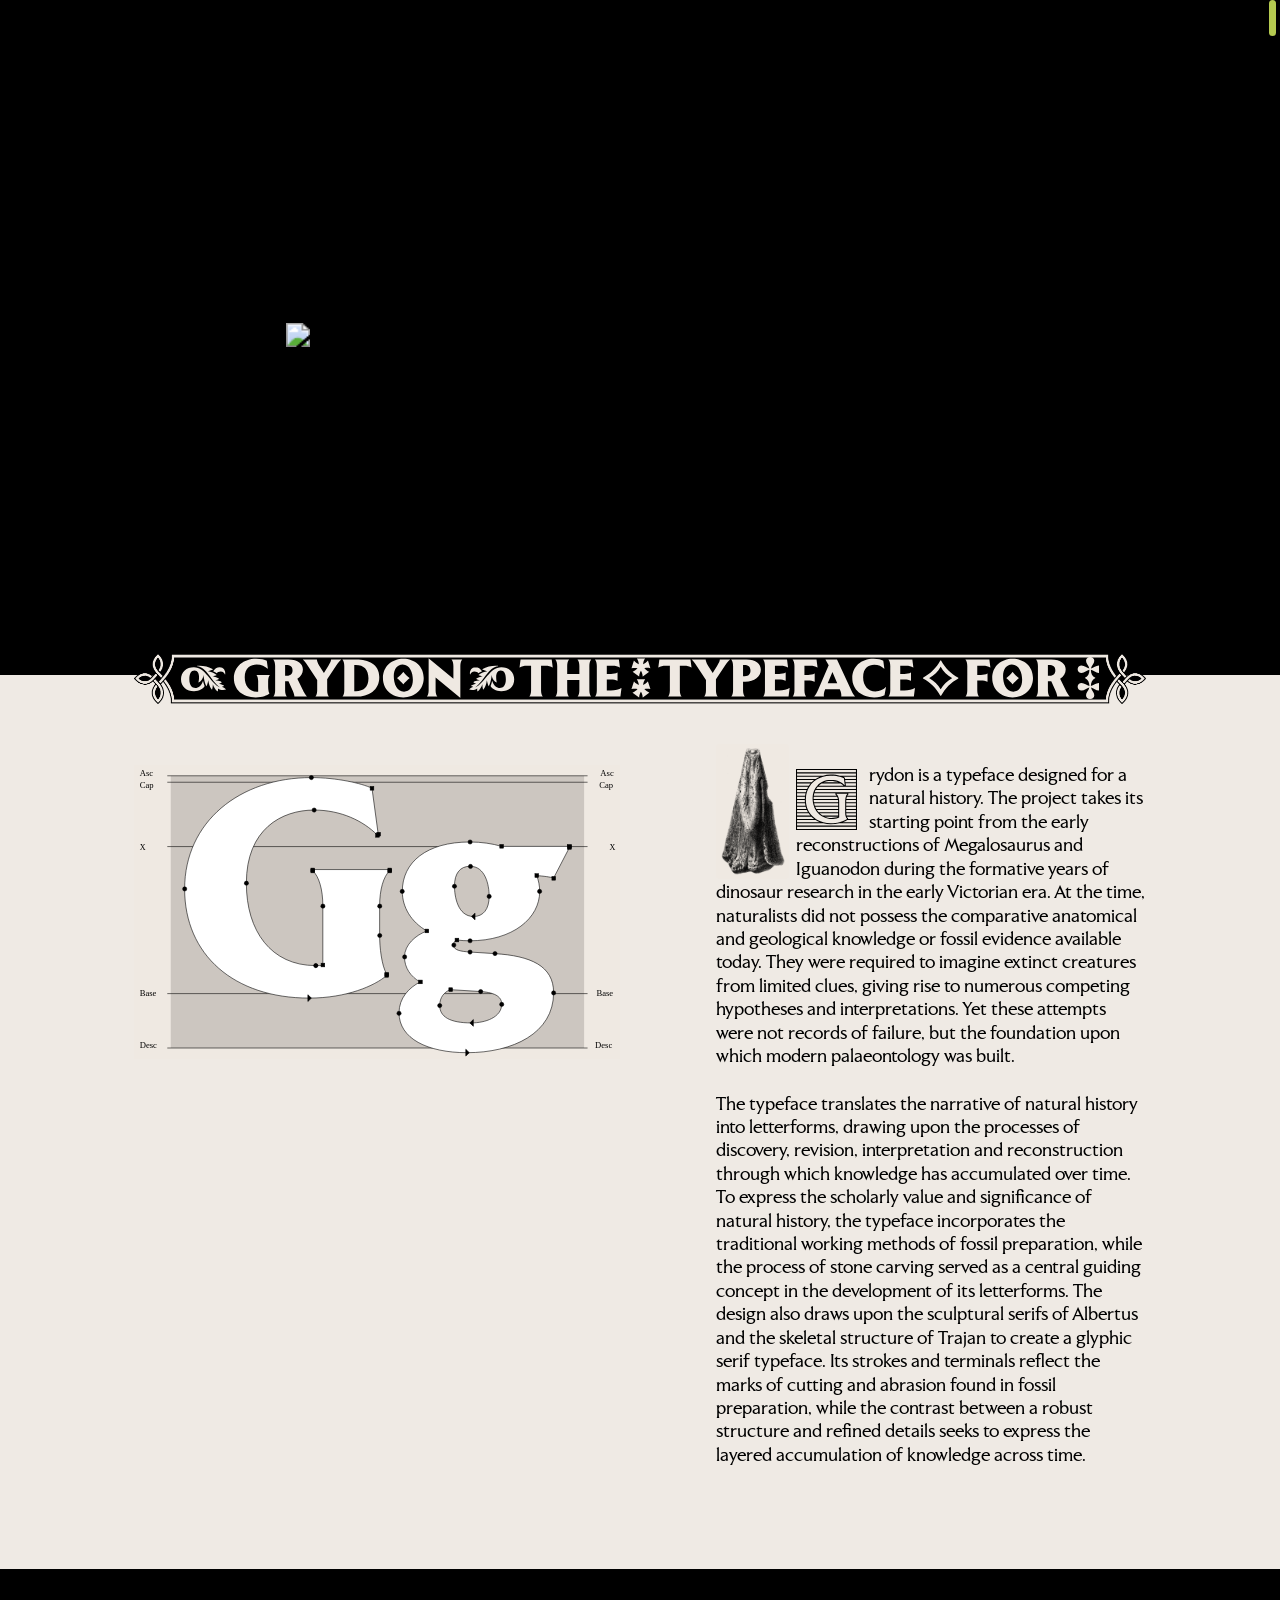
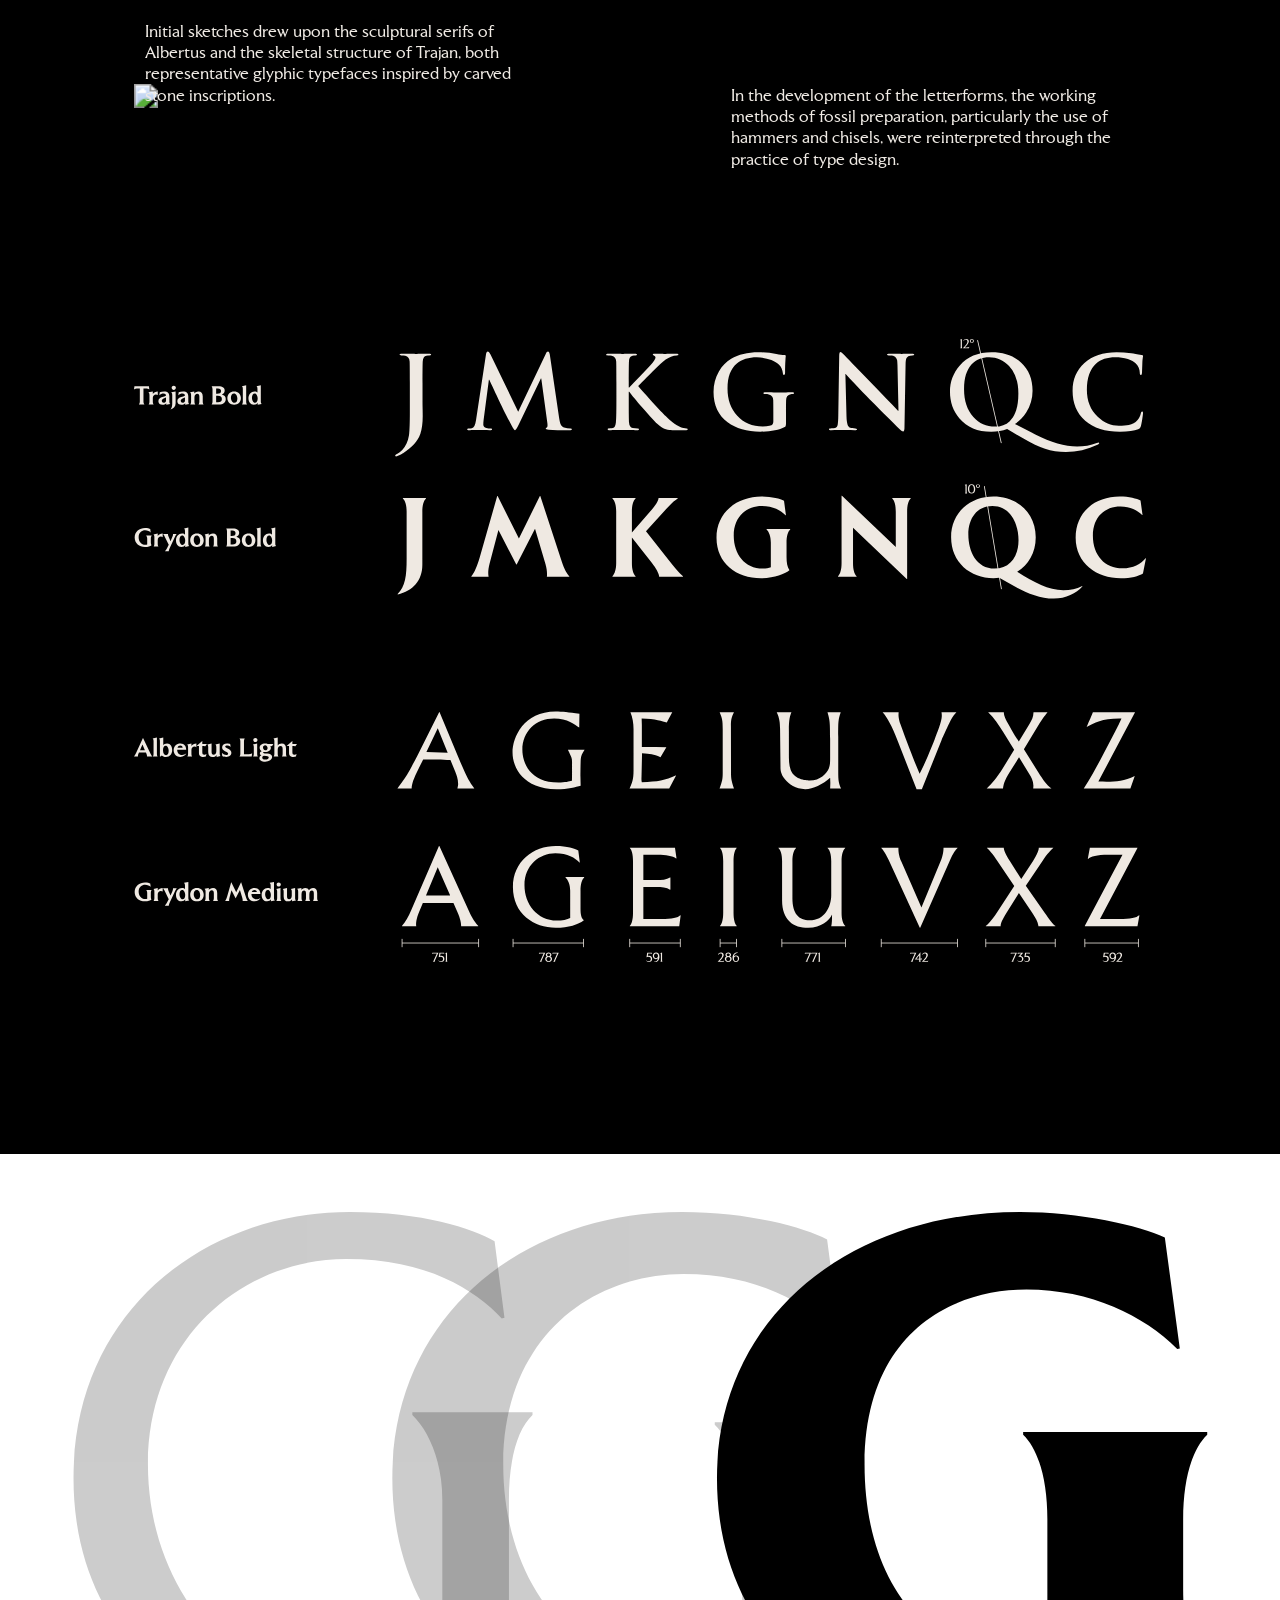
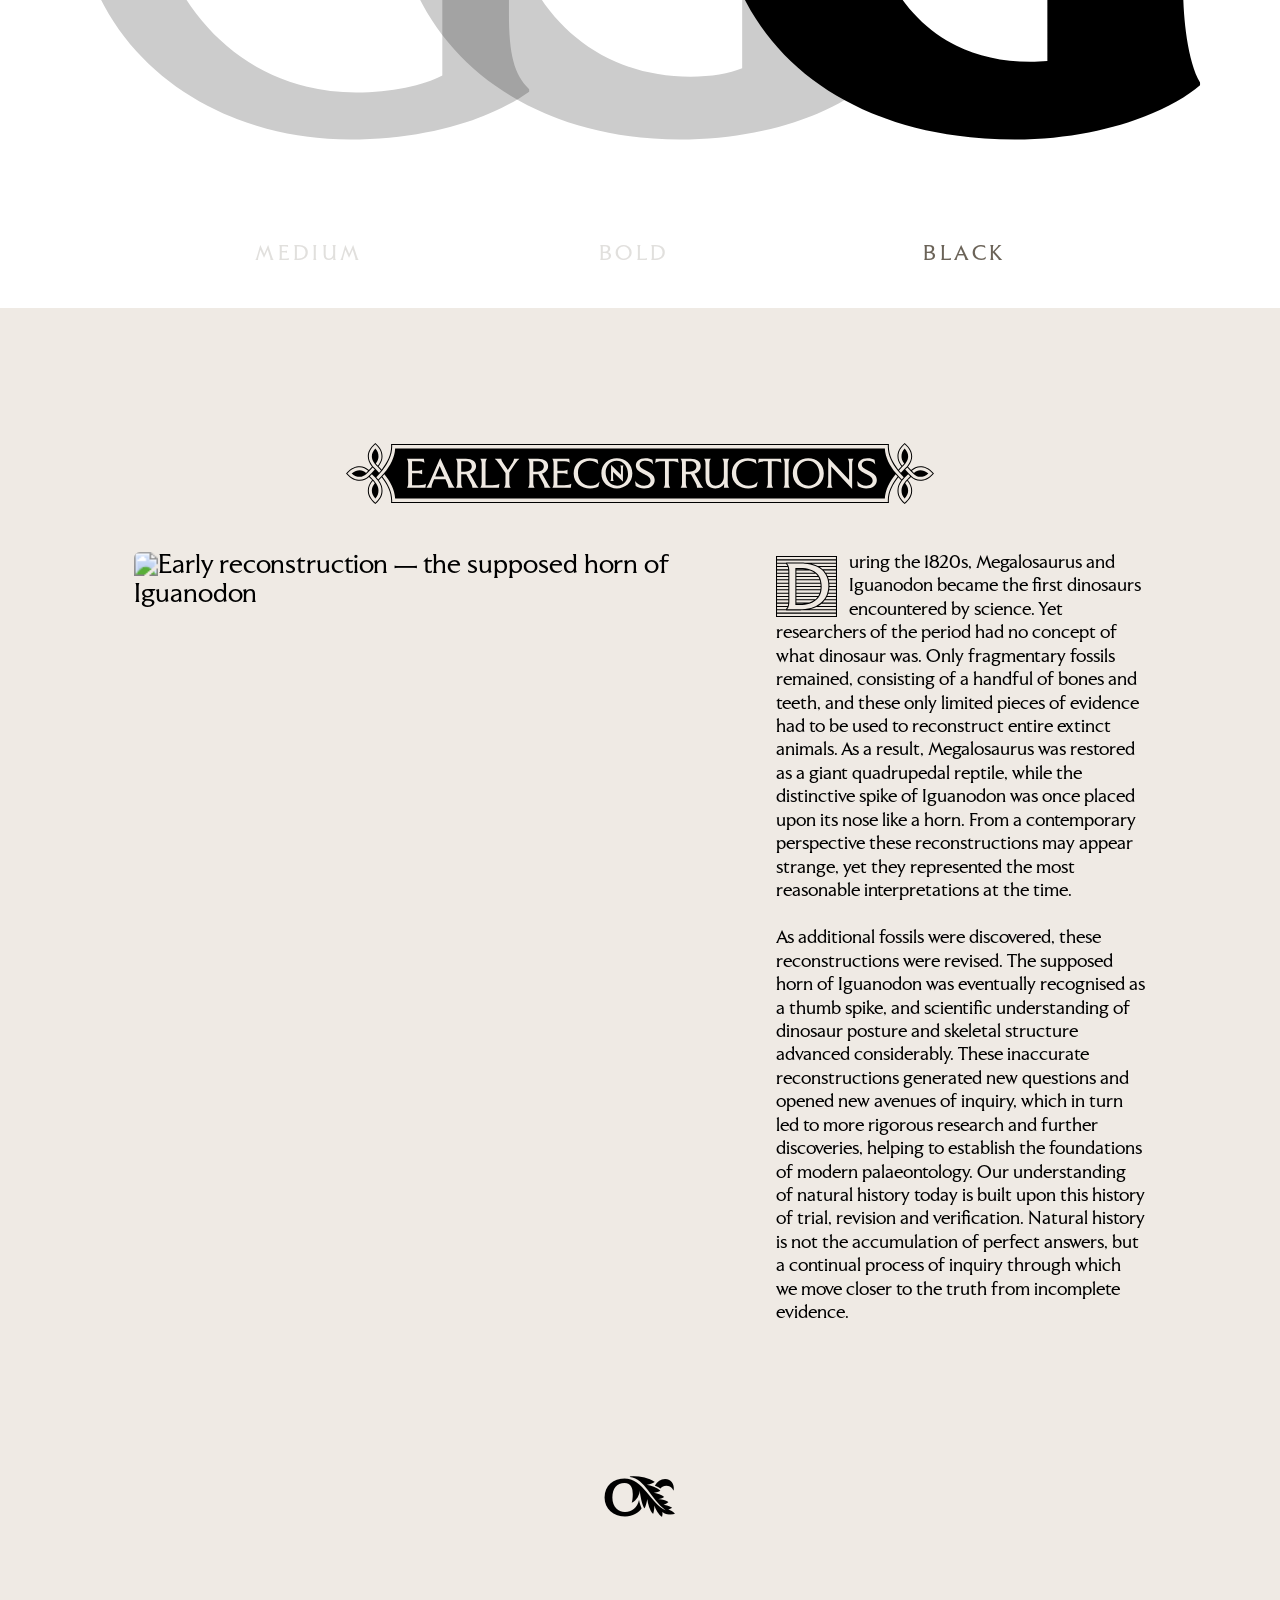
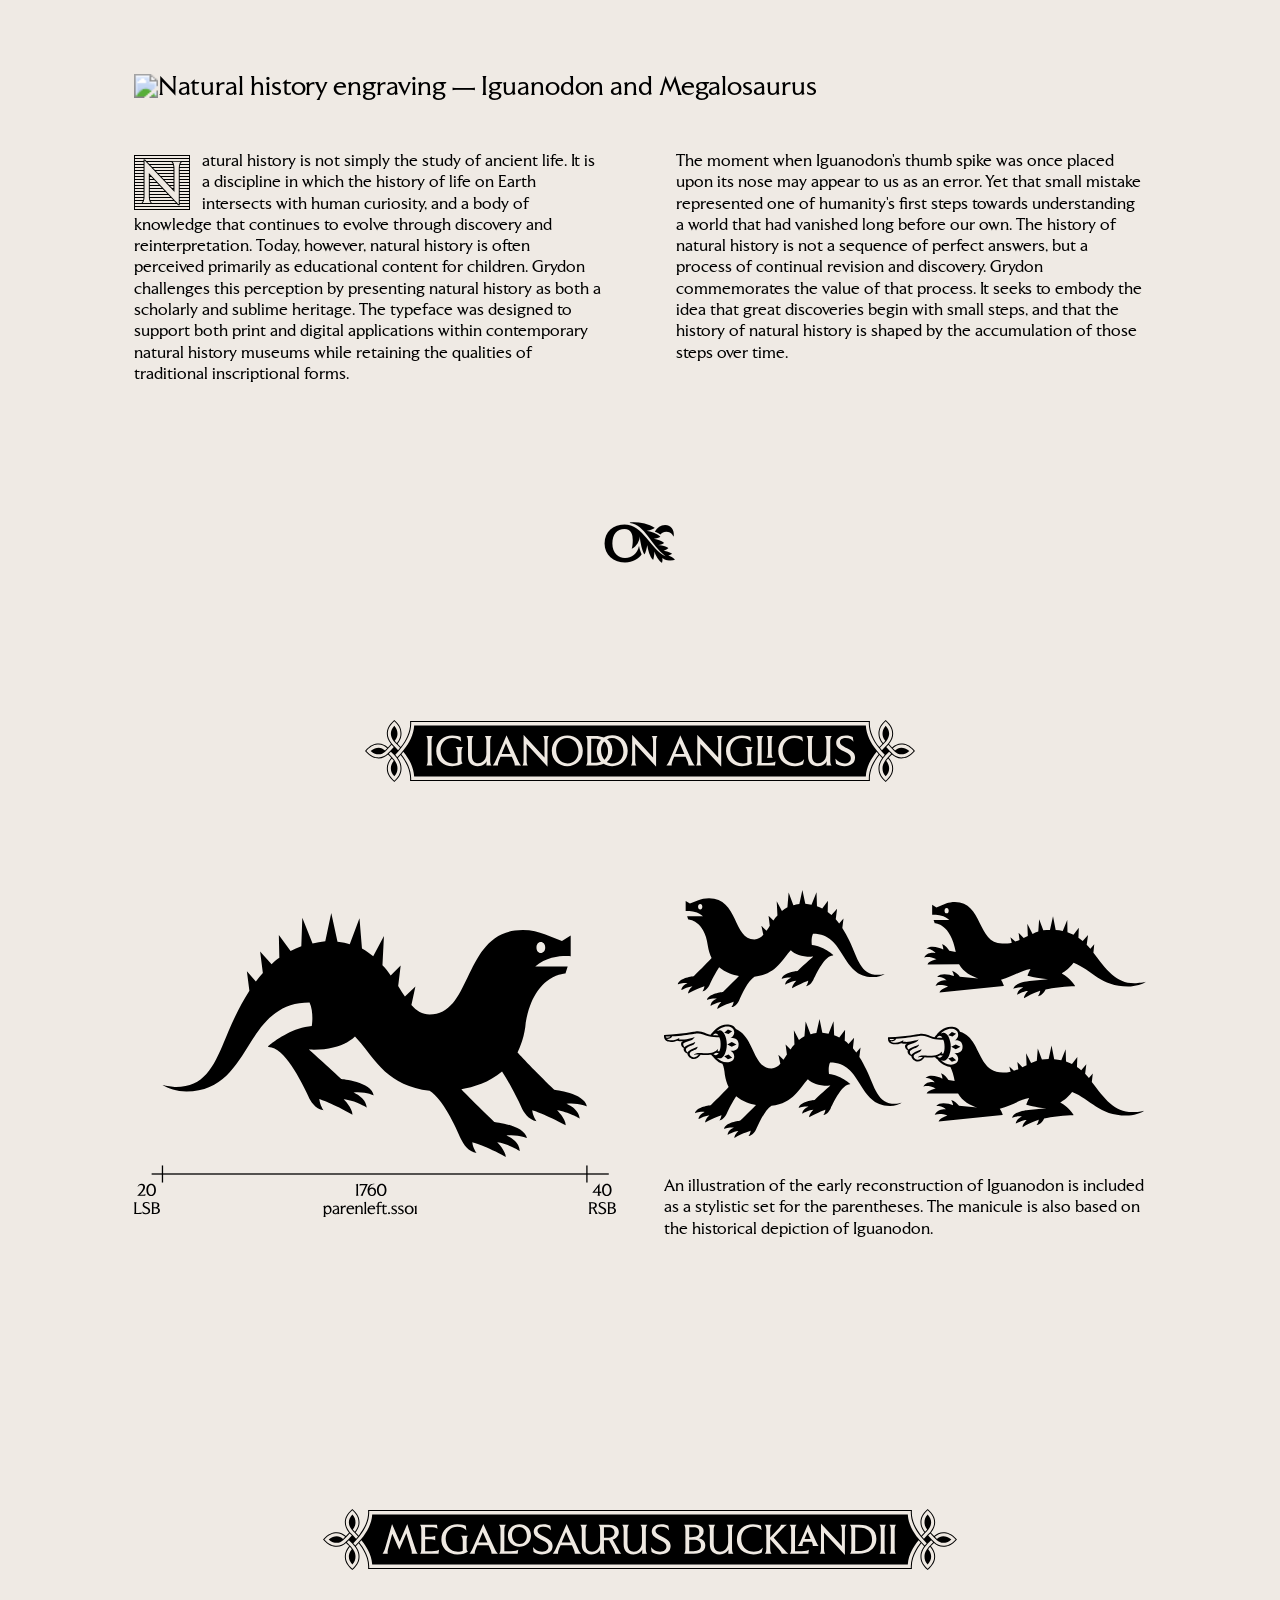
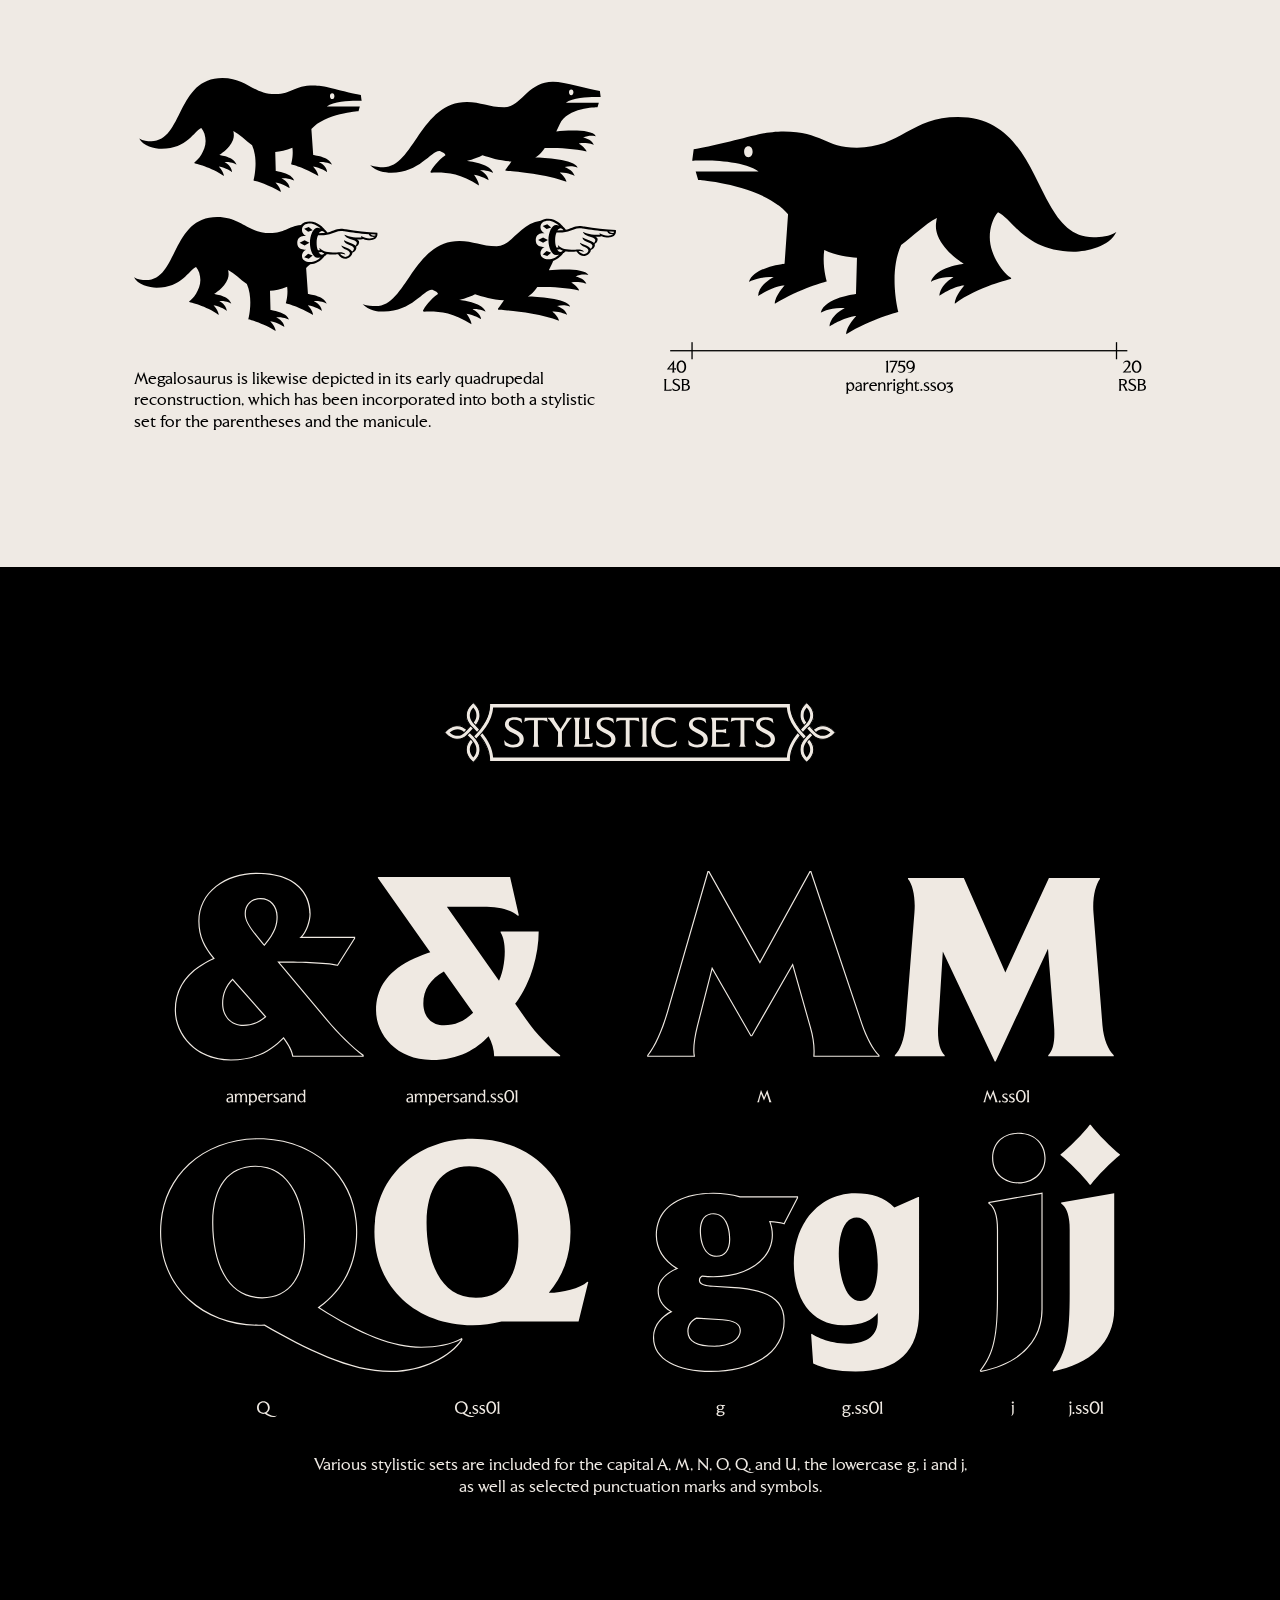
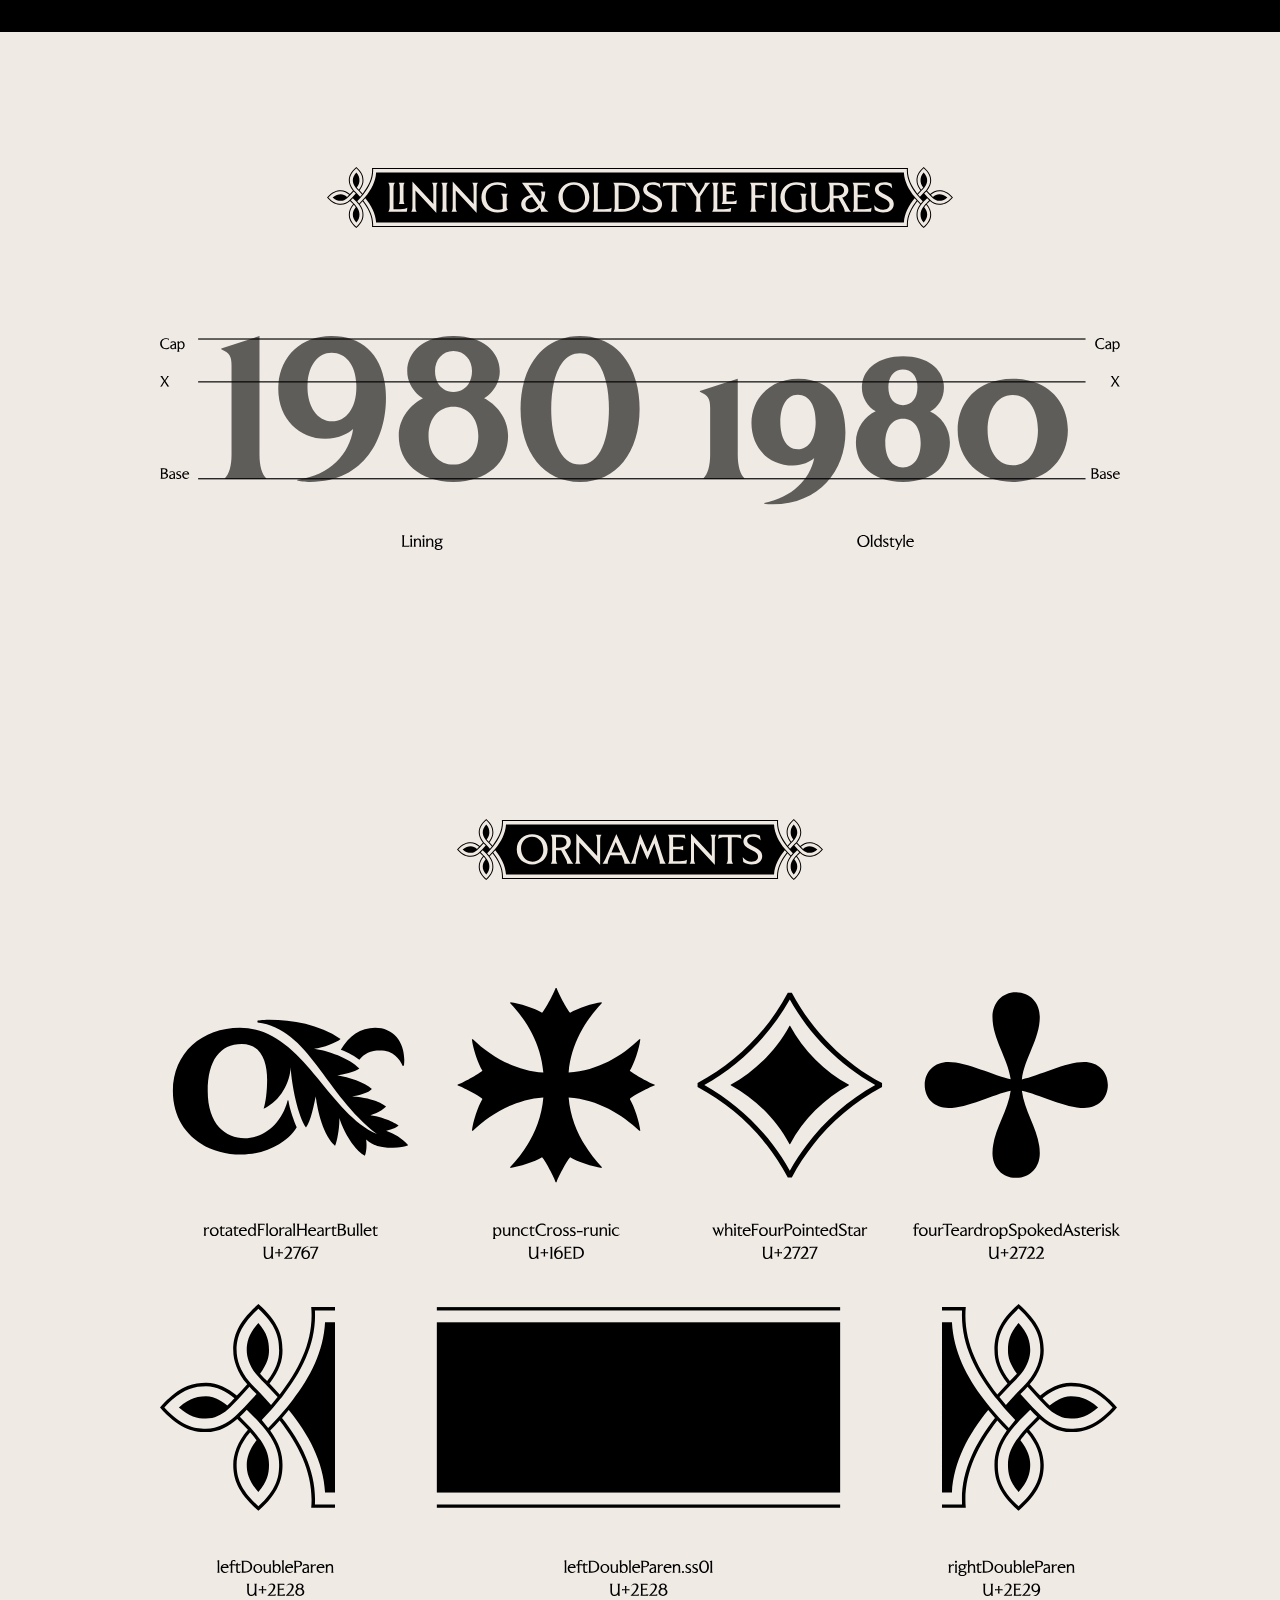
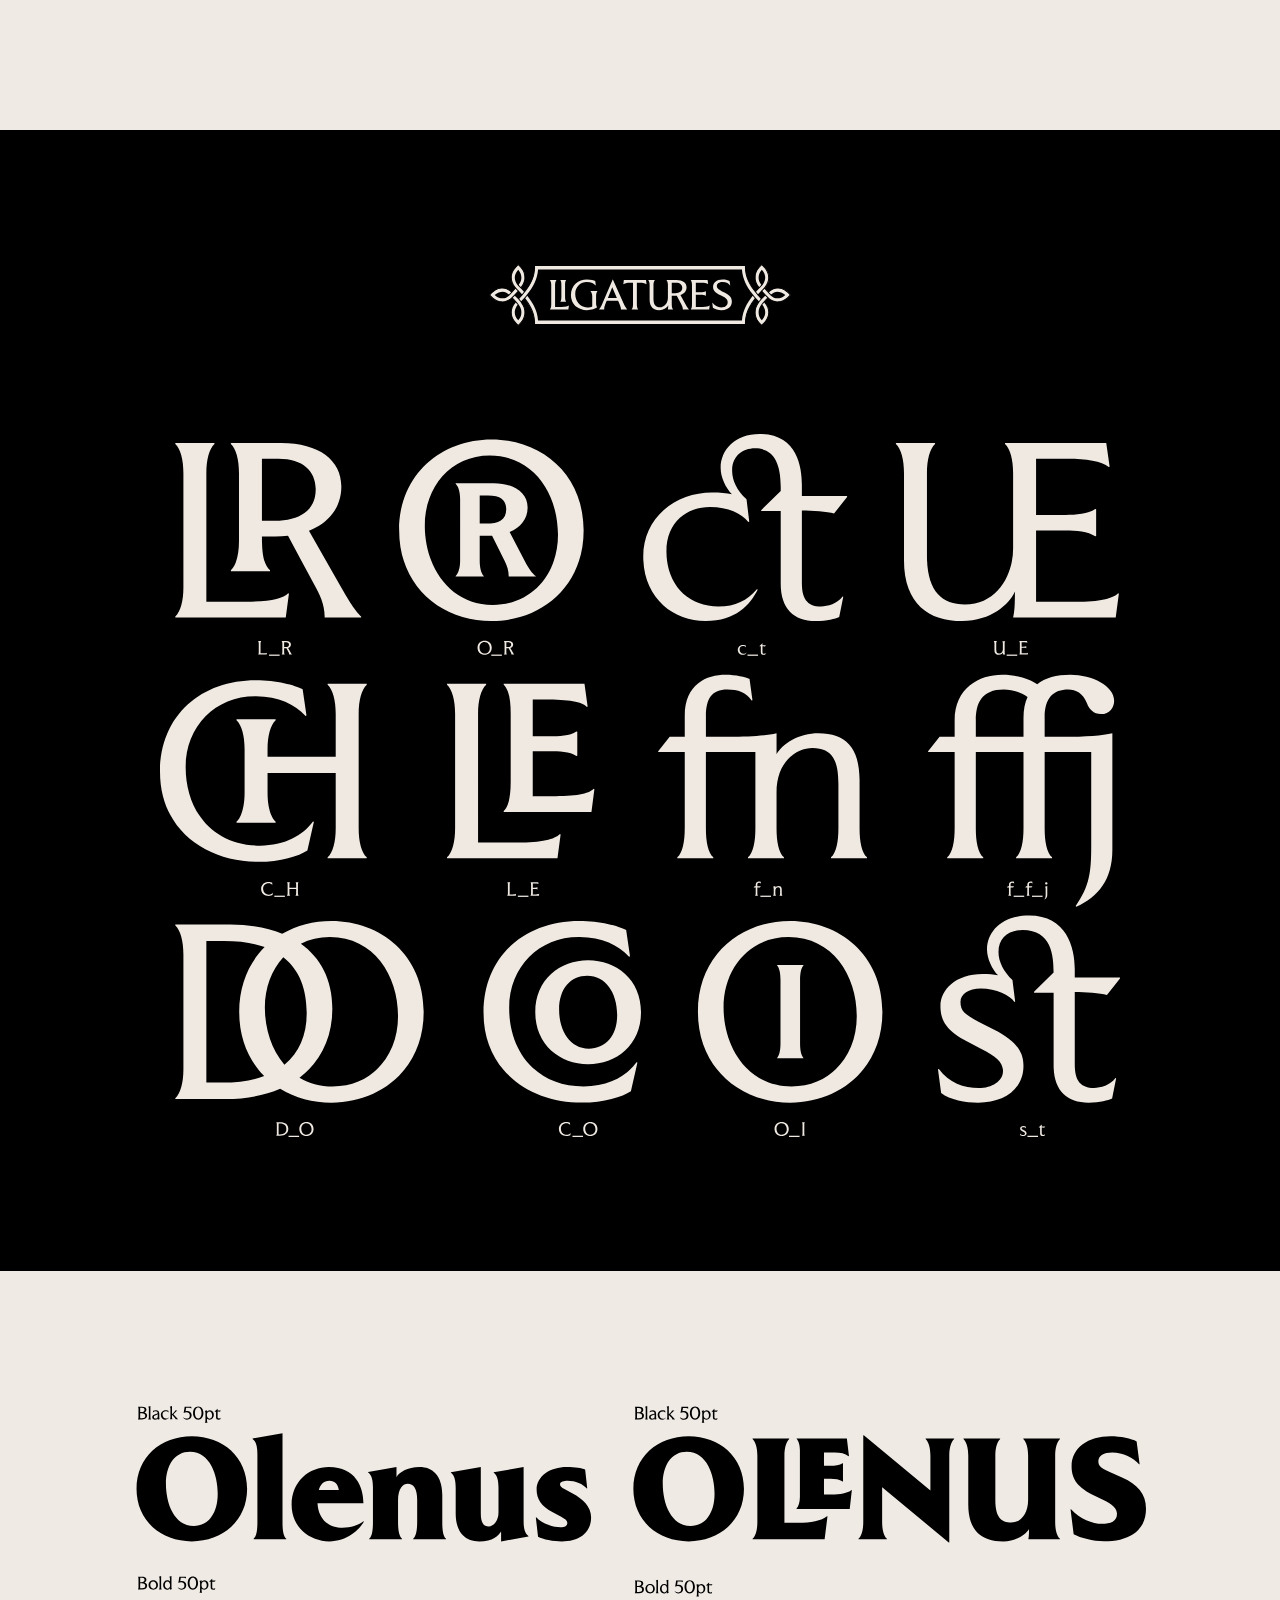
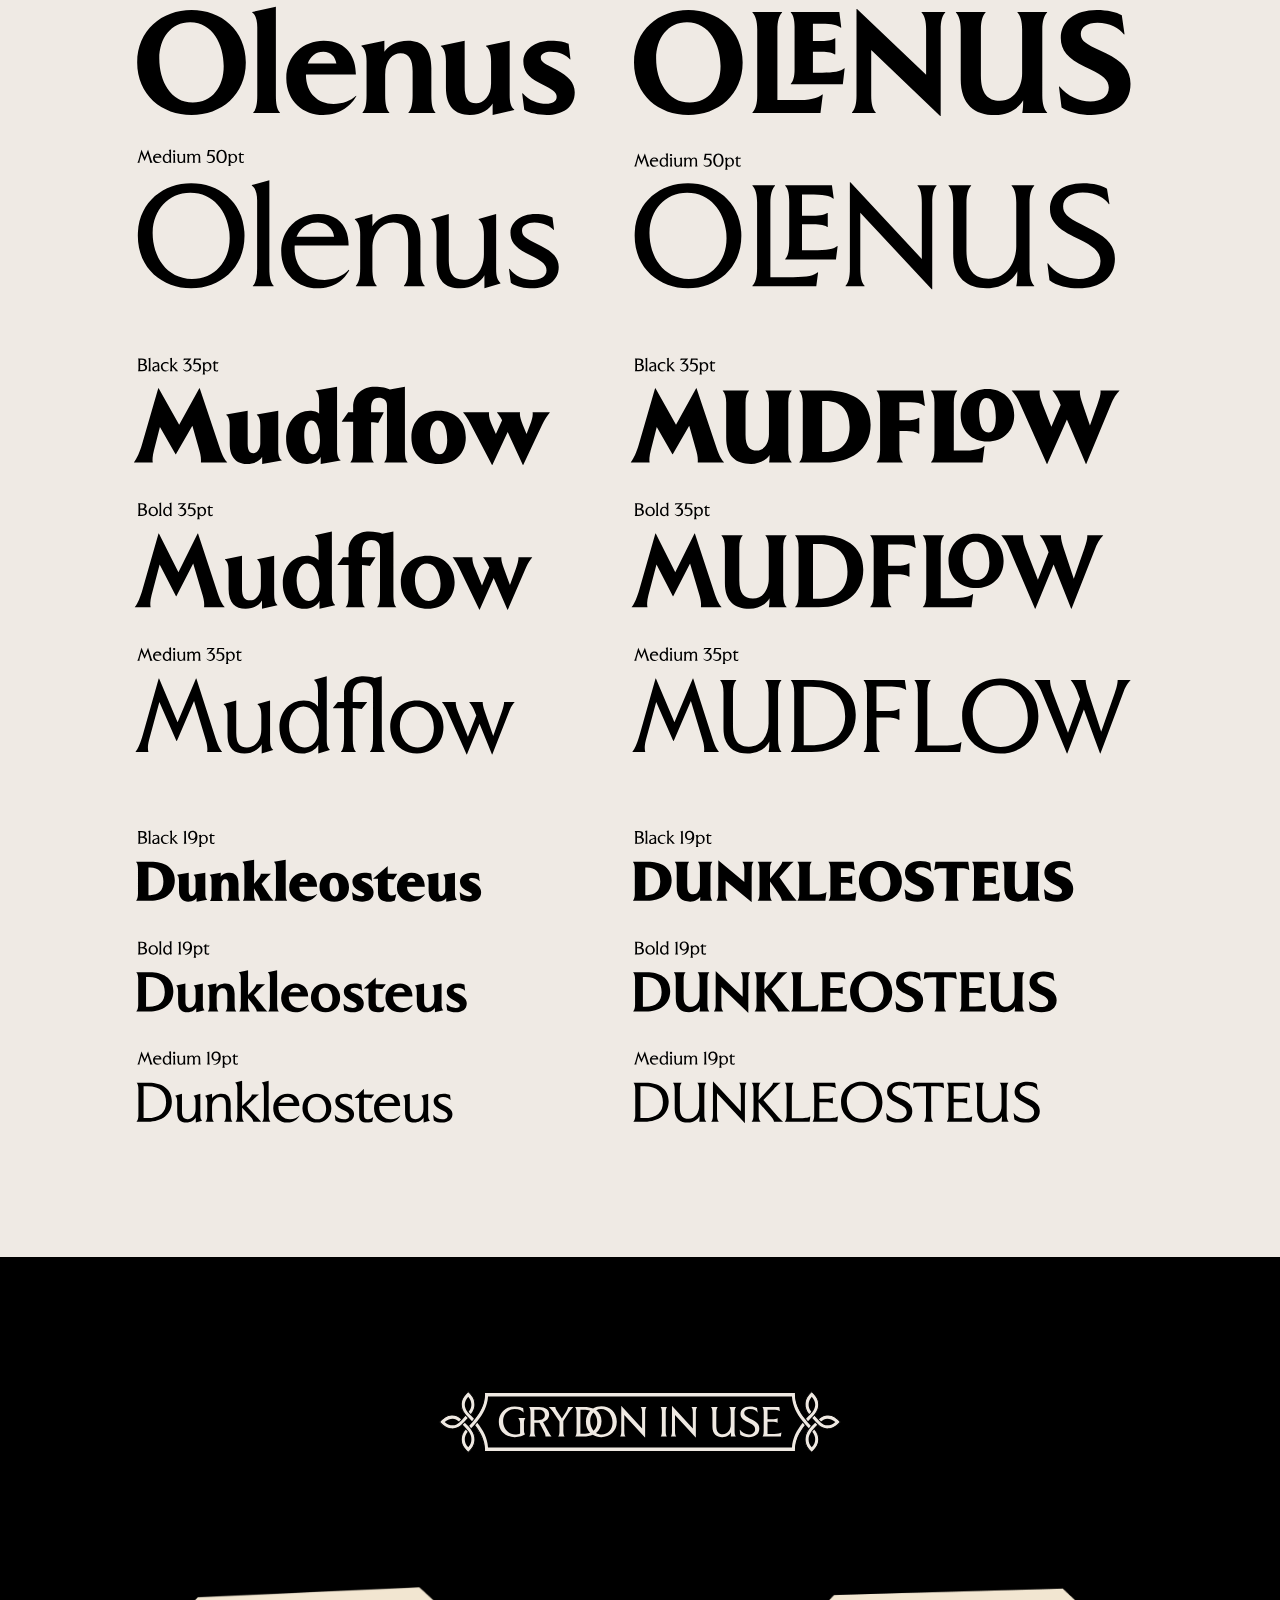
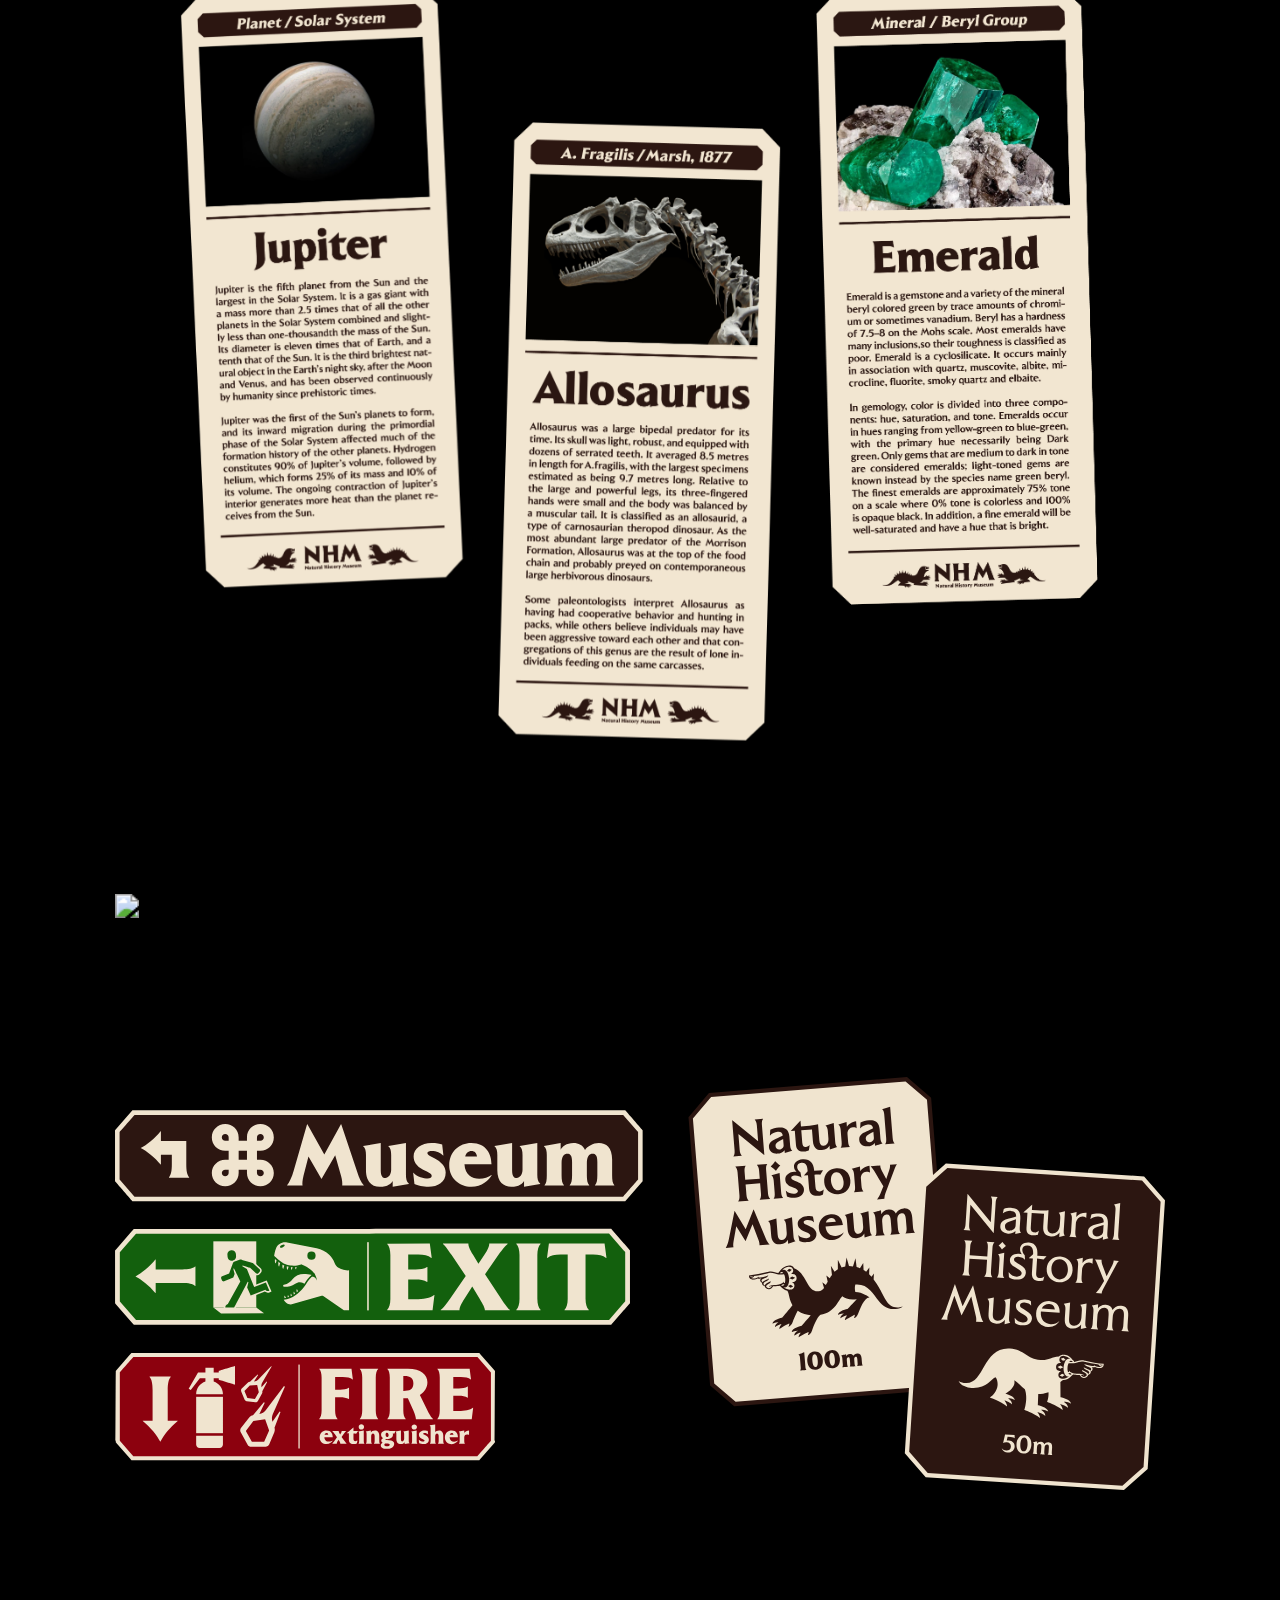
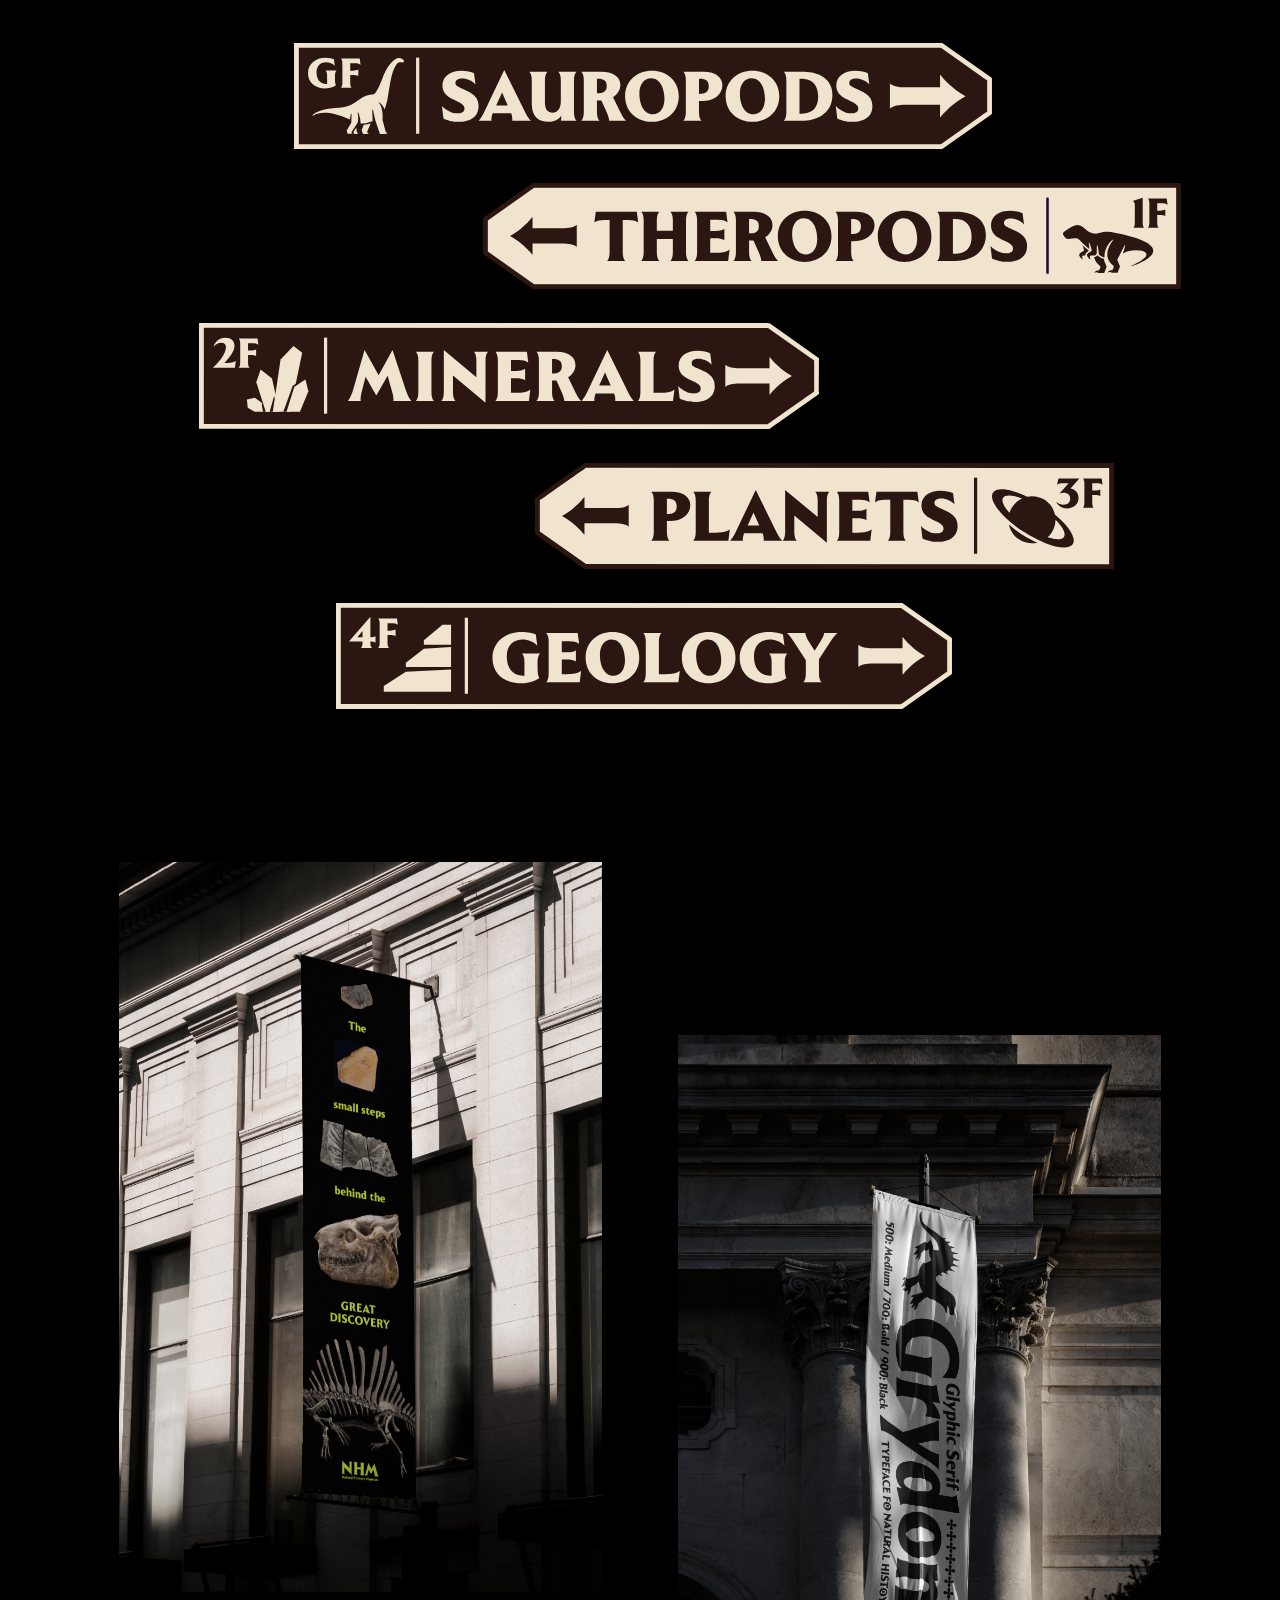
==== commit 9ed79154: "00" ====
--- a/index.html
+++ b/index.html
@@ -4,7 +4,7 @@
 <meta charset="UTF-8" />
 <meta name="viewport" content="width=device-width, initial-scale=1.0" />
 <title>Grydon — Interactive Type Specimen</title>
-<link rel="stylesheet" href="styles.css">
+<link rel="stylesheet" href="styles.css?v=10">
 </head>
 <body>
 
--- a/styles.css
+++ b/styles.css
@@ -14,17 +14,22 @@
   --spring:cubic-bezier(.34,1.56,.64,1);
   --w:500;            /* live weight (glyph grid) */
   --play-weight:900;  /* tester field weight — defaults to Black */
-  --play-size:87px;   /* tester field size — lower this to shrink "The Small Steps…" (match the slider's value too) */
+  --play-size:clamp(33px,6vw,87px);   /* tester field size — responsive: small on narrow screens, big on wide. slider overrides it live. tune the 22/6vw/80 */
 }
 *{box-sizing:border-box;margin:0;padding:0}
-html{scroll-behavior:smooth;zoom:1.5;background:var(--bg)}   /* bake the 150% view in as the default; bg fills the scrollbar gutter so it isn't white */
+html{scroll-behavior:smooth;background:var(--bg);overflow-x:hidden}   /* contain any horizontal overflow at the root so iOS doesn't expand the viewport (which was breaking the mobile media query). hidden = works on every iOS version, and (unlike clip) keeps position:sticky working */
+/* apply the 1.5× "designed at 150%" zoom ONLY on mouse/desktop — NOT on touch phones (so mobile media queries fire correctly). device-based → no oscillation, no iOS width inflation */
+@media (hover:hover) and (pointer:fine){
+  html{zoom:1.5}
+  #vbar{zoom:.6667}
+}
 body{font-family:'Grydon',system-ui,sans-serif;background:var(--bg);color:var(--ink);
-     -webkit-font-smoothing:antialiased;line-height:1.2;overflow-x:hidden}
+     -webkit-font-smoothing:antialiased;line-height:1.2;overflow-x:hidden}   /* hidden (broad iOS support) contains overflow; native scrollbar is hidden below so no gutter shows */
 img{max-width:100%}
-/* hide the native scrollbar; a custom floating bar (below) gives a truly transparent track over any background */
-html{scrollbar-width:none}
-::-webkit-scrollbar{width:0;height:0;display:none}
-#vbar{position:fixed;top:0;bottom:0;right:4px;width:7px;z-index:9999;zoom:.6667;pointer-events:none}
+/* hide the native scrollbar (both html and body) so no scrollbar gutter shows on the right; a custom floating bar (below) gives the visual */
+html,body{scrollbar-width:none;-ms-overflow-style:none}
+html::-webkit-scrollbar,body::-webkit-scrollbar,::-webkit-scrollbar{width:0;height:0;display:none}
+#vbar{position:fixed;top:0;bottom:0;right:4px;width:7px;z-index:9999;pointer-events:none}
 #vthumb{position:absolute;left:0;top:0;width:100%;height:40px;border-radius:8px;background:#b5ca50;
      pointer-events:auto;cursor:grab;opacity:0;transition:opacity .3s,background .2s}
 #vbar.on #vthumb{opacity:1}
@@ -36,10 +41,10 @@
 h2.section{font-size:clamp(22px,3.2vw,34px);font-weight:700;letter-spacing:-.01em;margin:8px 0}
 
 /* ---------- marquee (Frame.svg ribbon — masked, responsive) ---------- */
-.marquee-wrap{position:sticky;top:0;z-index:60;background:transparent;padding:6px clamp(28px,7vw,240px);margin-top:-1.6vw;max-width:none}   /* margin-top centres the ribbon on the black/cream boundary (more negative = up, less = down) */
+.marquee-wrap{position:sticky;top:0;z-index:60;background:transparent;padding:6px clamp(28px,7vw,240px);margin-top:-1.6vw;max-width:none}   /* PC: side padding insets the ribbon (mobile overrides this to full width). margin-top centres it on the boundary */
 .marquee{position:relative;width:100%;overflow:hidden;background:transparent}
 .marquee .frame-bg{display:block;width:100%;height:auto;pointer-events:none;position:relative;z-index:1}   /* natural PNG ratio — no stretch */
-.marquee-mask{position:absolute;top:9%;bottom:8%;left:4.6%;right:4.6%;overflow:hidden;display:flex;align-items:stretch;z-index:2}   /* PC: top/bottom = the band the text fills. Equal = vertically centred. Increase top → text DOWN, increase bottom → text UP */
+.marquee-mask{position:absolute;top:8.2%;bottom:8%;left:4.6%;right:4.6%;overflow:hidden;display:flex;align-items:stretch;z-index:2}   /* PC: top/bottom = the band the text fills. Equal = vertically centred. Increase top → text DOWN, increase bottom → text UP */
 .marquee-track{display:flex;gap:0;align-items:center;white-space:nowrap;color:#fff;flex:none;width:max-content;
      animation:scroll 18s linear infinite;will-change:transform}   /* width:max-content → translateX(-50%) is half the REAL content, so the loop is seamless (no jump) */
 .marquee:hover .marquee-track{animation-play-state:paused}
@@ -334,10 +339,13 @@
 }
 /* ---------- mobile (phones) ---------- */
 @media(max-width:540px){
-  html{zoom:1;--play-size:28px}   /* phones: real viewport · smaller default tester size (#2 — lower this number to shrink it more). NOTE: no overflow-x:clip here — it breaks position:sticky (marquee + metric box) */
-  #vbar{zoom:1}               /* keep the custom scrollbar 1:1 now that html isn't zoomed */
-  /* #1 — keep the metric box pinned at the top like desktop (tune the top offset here) */
-  .metrics-pane{position:sticky;top:clamp(46px,11vw,64px)}
+  /* === DIAGNOSTIC: if you see a RED bar at the very top of the page on your phone, this media query IS firing. If NO red bar, it is NOT firing. Tell me which. (remove later) === */
+  body{border-top:20px solid red}
+  /* zoom is now applied device-based (mouse only) higher up, so phones already have no zoom — don't re-set it here or narrow desktop windows oscillate */
+  #vbar{display:none}         /* hide the custom scrollbar on phones */
+  /* #1 — metric box pinned at top (lower the top number to raise it); cream bg so the scrolling grid doesn't show through the buttons */
+  .metrics-pane{position:sticky;top:clamp(56px,14vw,78px);background:var(--bg);padding-bottom:10px;z-index:20}
+  .metrics-pane .metric-info,.metrics-pane .toolbar{background:var(--bg)}   /* solid cream behind the buttons so the scrolling grid never shows through */
   /* footer stacks */
   .foot-grid{flex-direction:column;align-items:flex-start;gap:30px}
   .foot-credits{gap:24px;row-gap:22px}
@@ -354,7 +362,8 @@
   .hero-main{width:90%}
   .grid{grid-template-columns:repeat(auto-fill,minmax(46px,1fr))}
   .glyph{font-size:30px}
-  /* #3 — marquee: keep the WHOLE frame (no side-clipping), fill the (short) ribbon as much as possible */
-  .marquee-wrap{padding-left:4px;padding-right:4px}
-  .marquee-mask{top:8%;bottom:8%}   /* MOBILE: equal = centred. Increase top → text DOWN, increase bottom → text UP */
-}
+  /* #3 — marquee: widen the frame so the ribbon gets taller and the text is readable (sides clip). robust on iOS (frame stays in normal flow). 200% = ~2× taller. higher % = bigger text + more clip, lower = less clip + smaller text */
+  .marquee-wrap{padding-left:0;padding-right:0}
+  .marquee .frame-bg{width:200%;max-width:none;margin-left:-50%}
+  .marquee-mask{top:8%;bottom:8%;left:0;right:0}   /* mobile: full width. equal top/bottom = centred */
+}
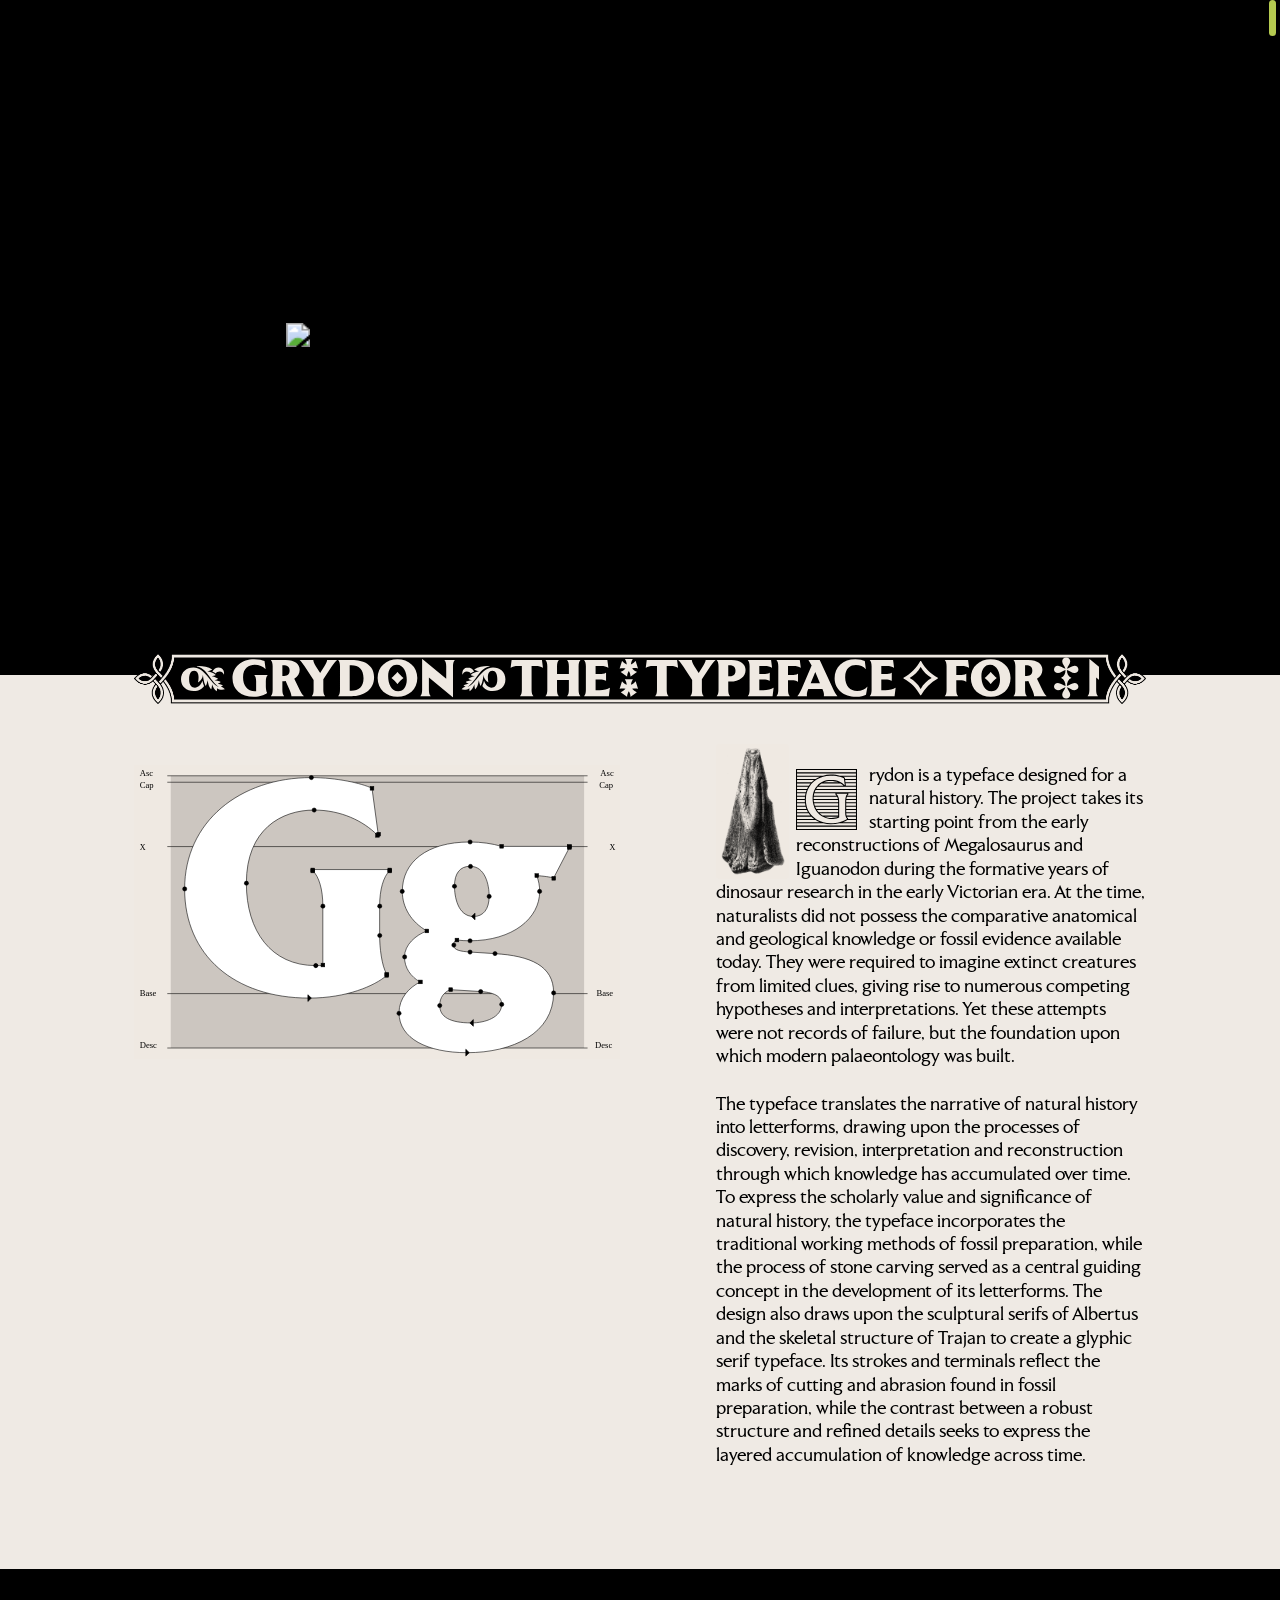
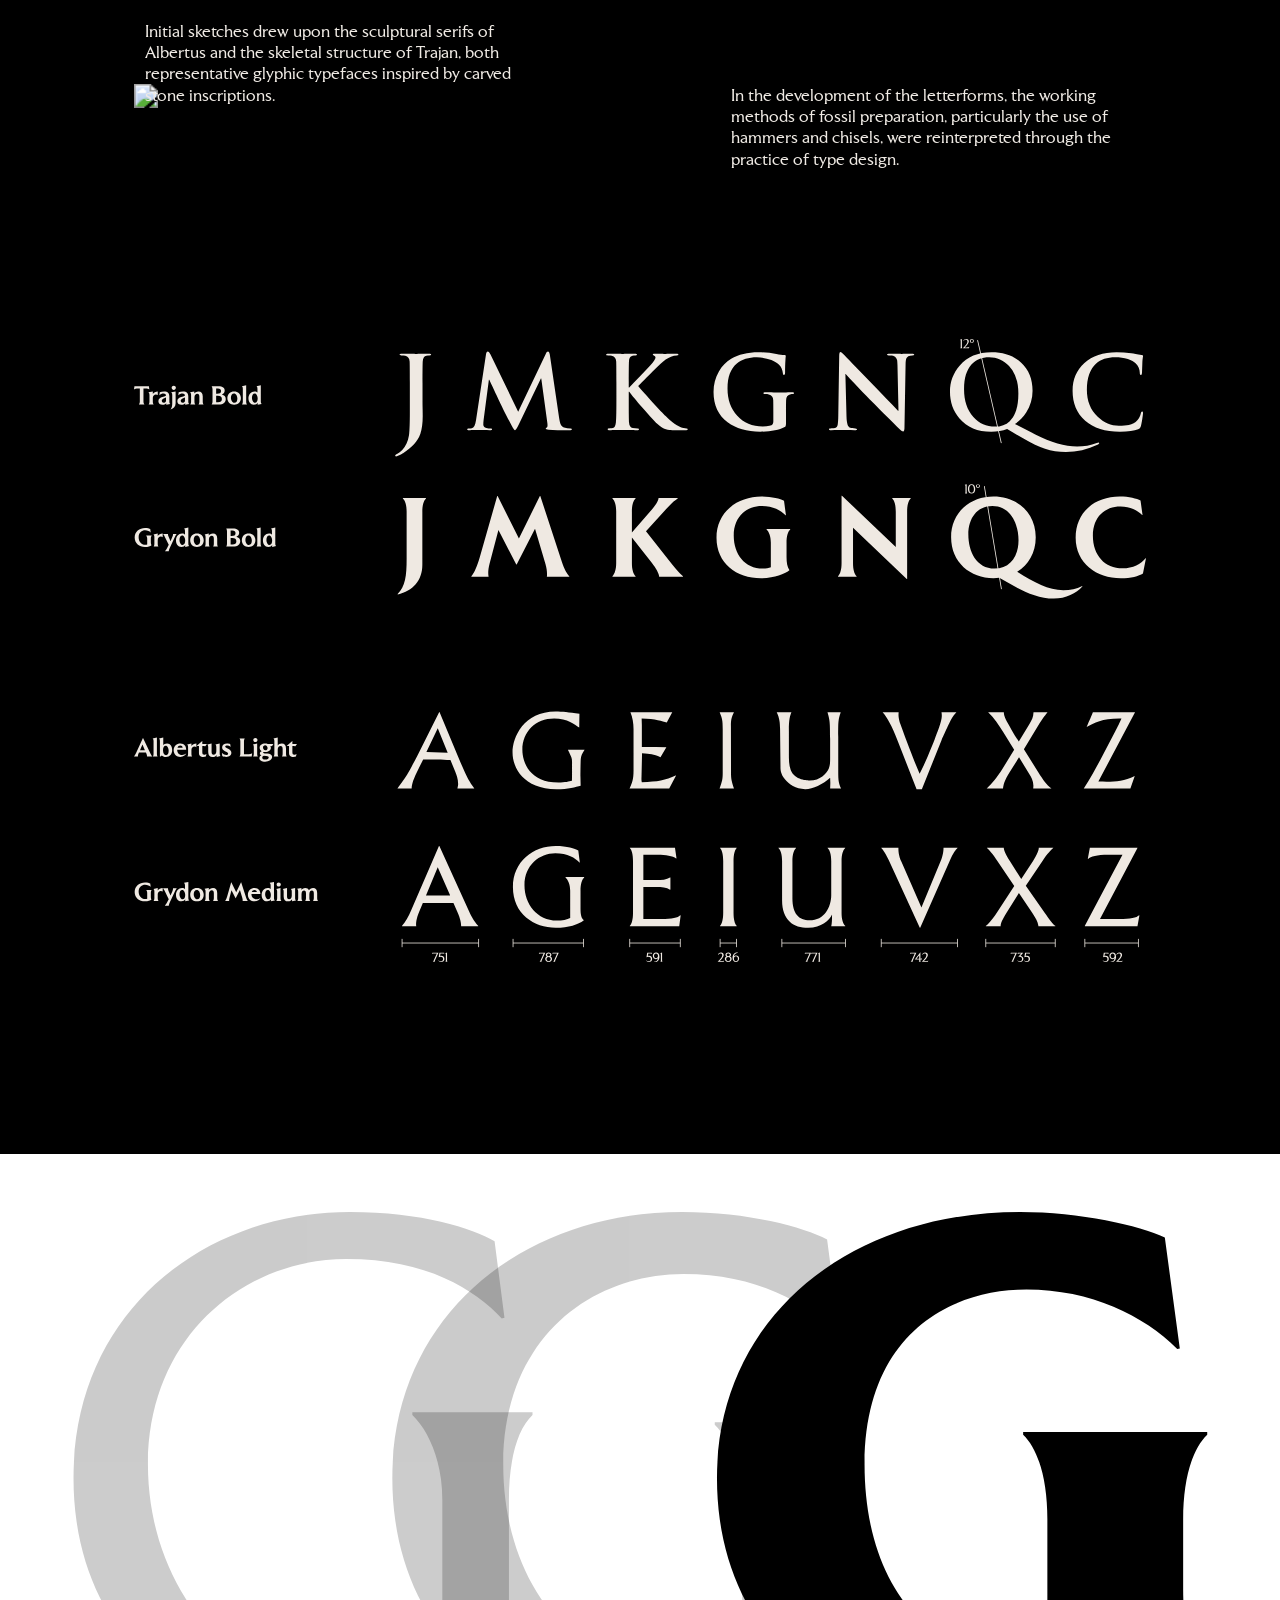
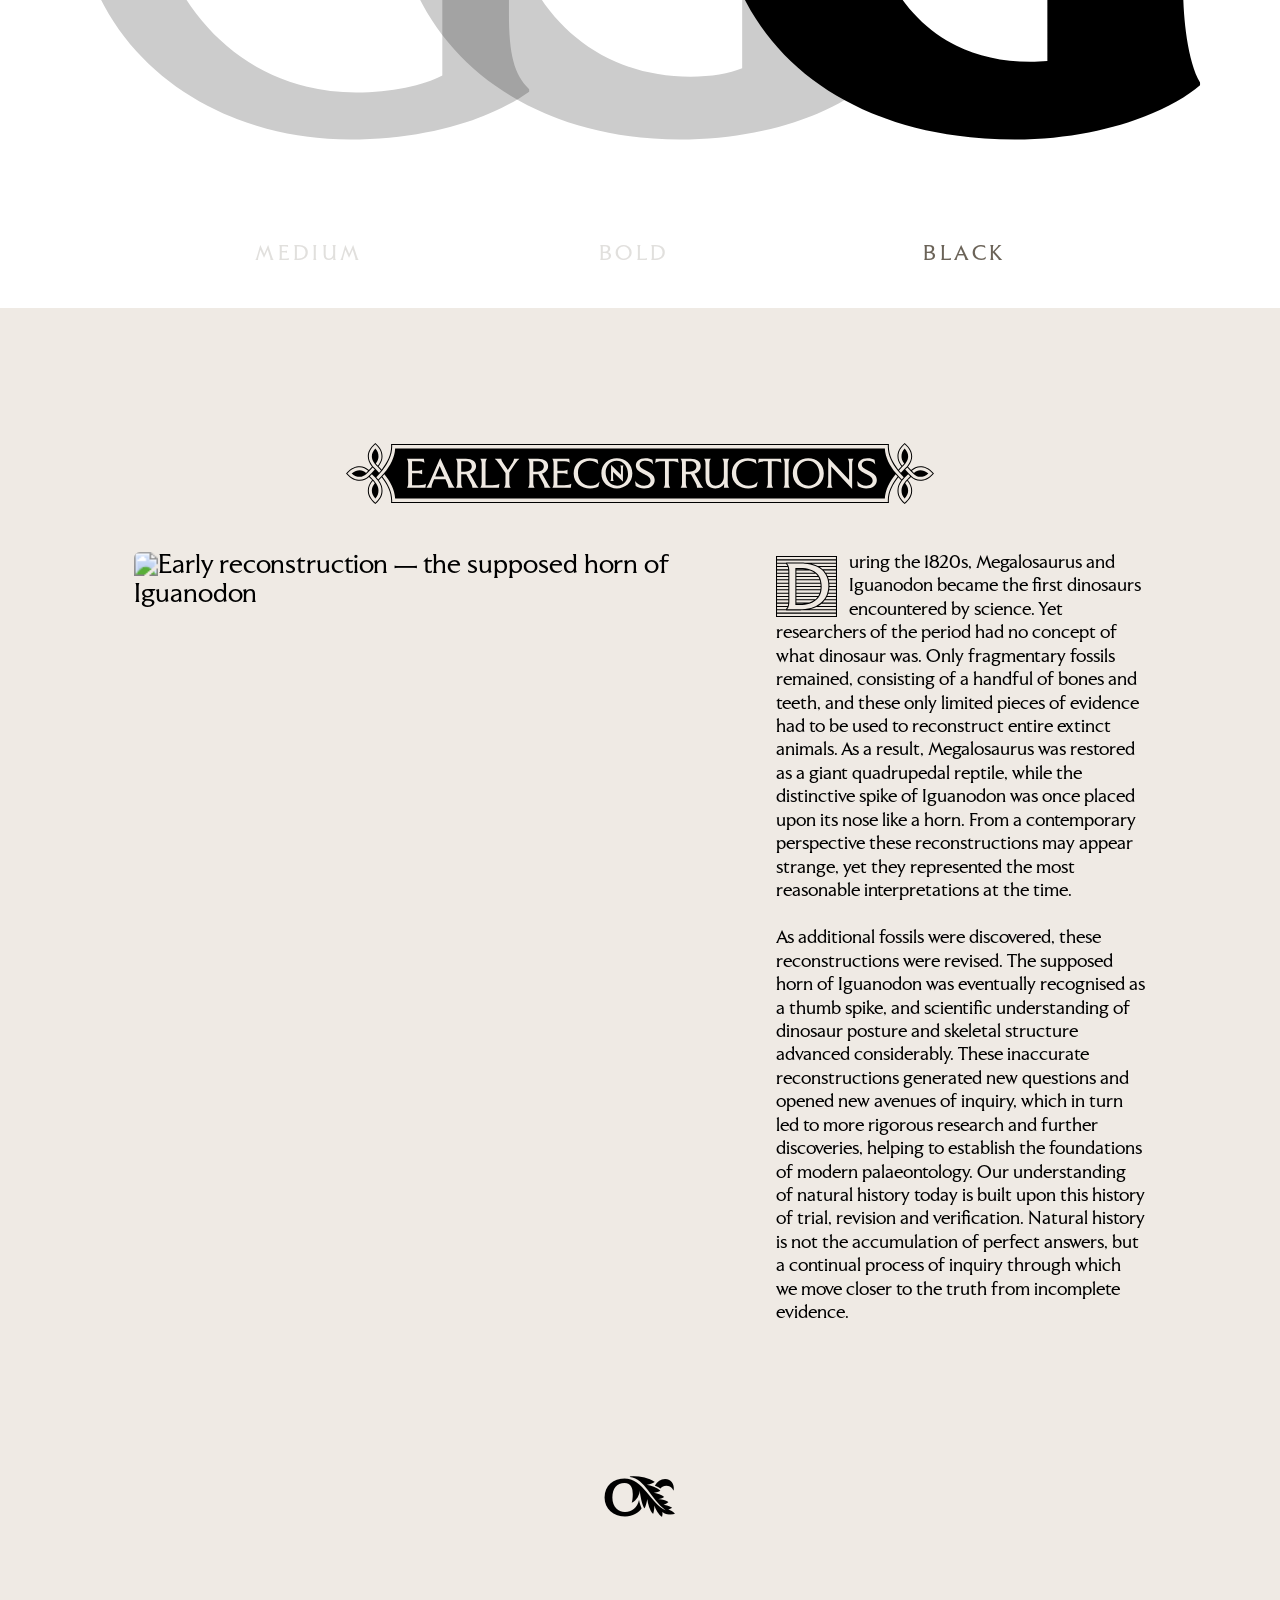
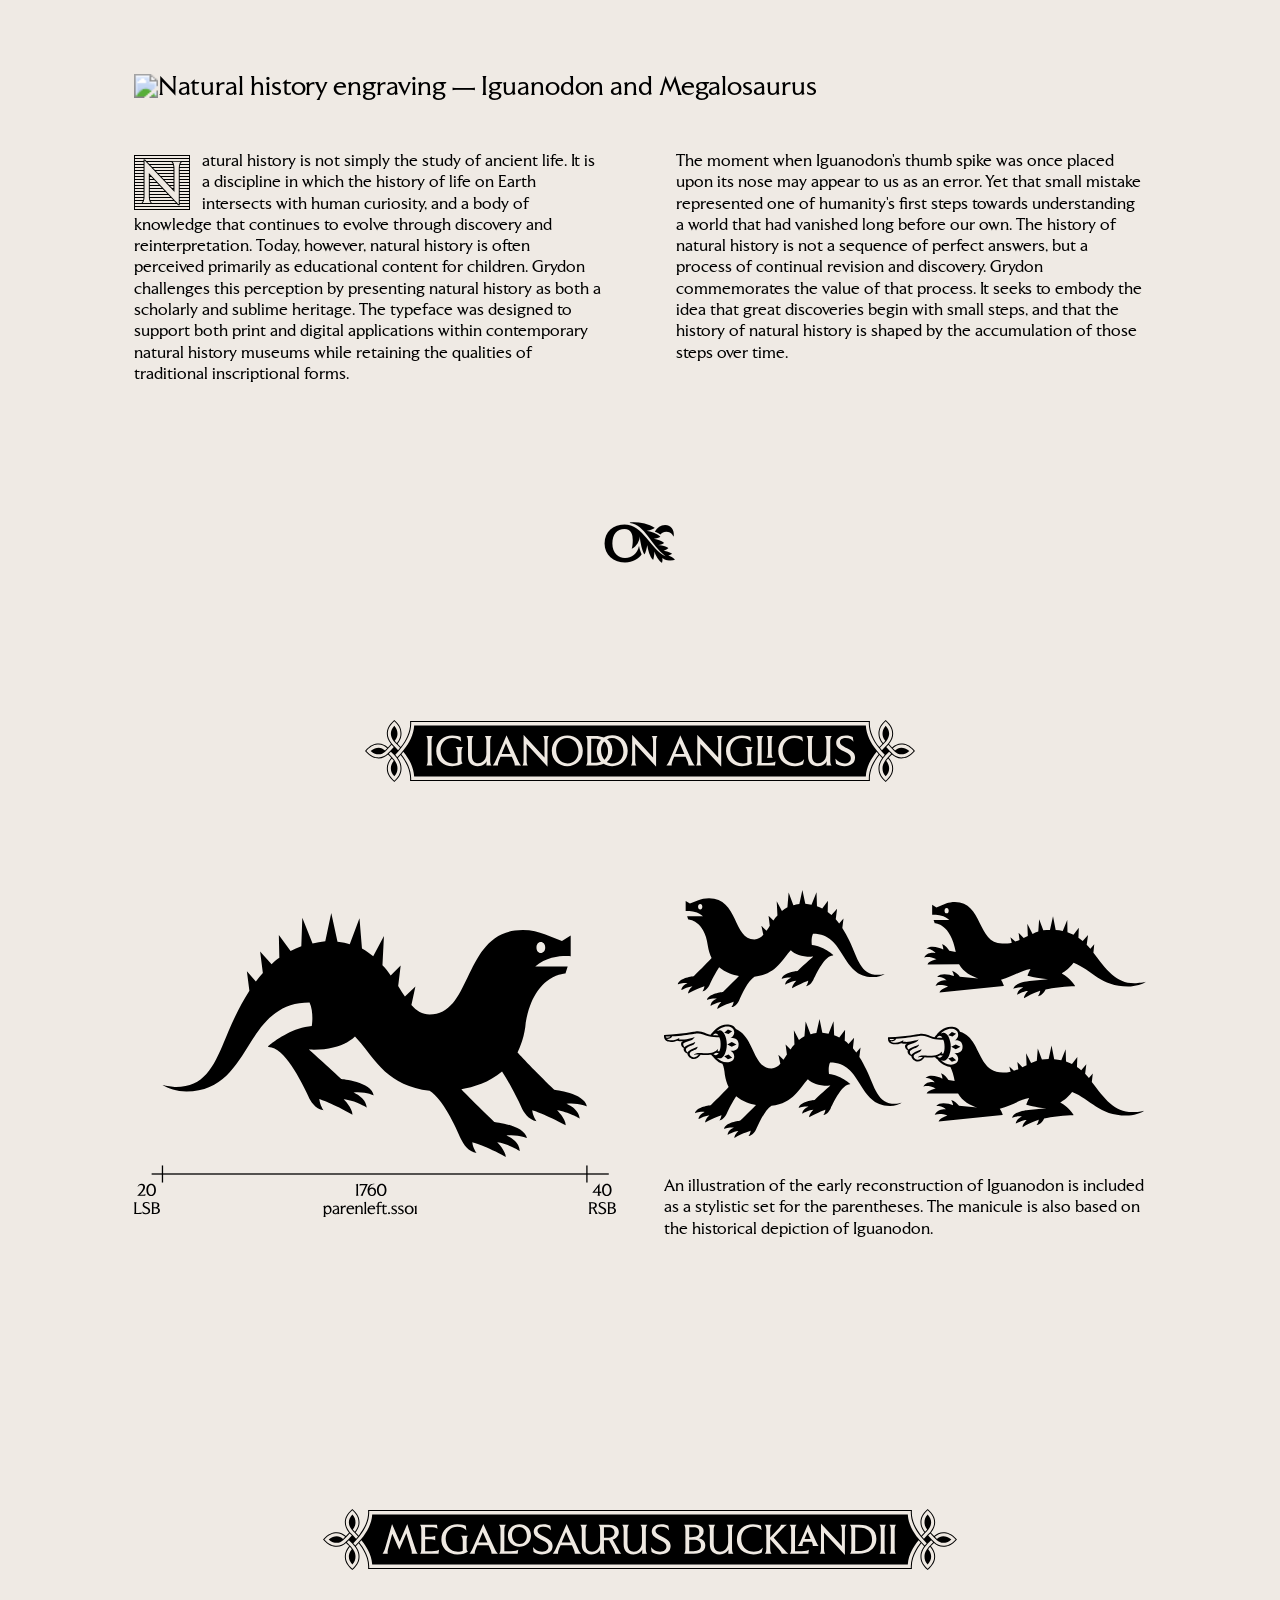
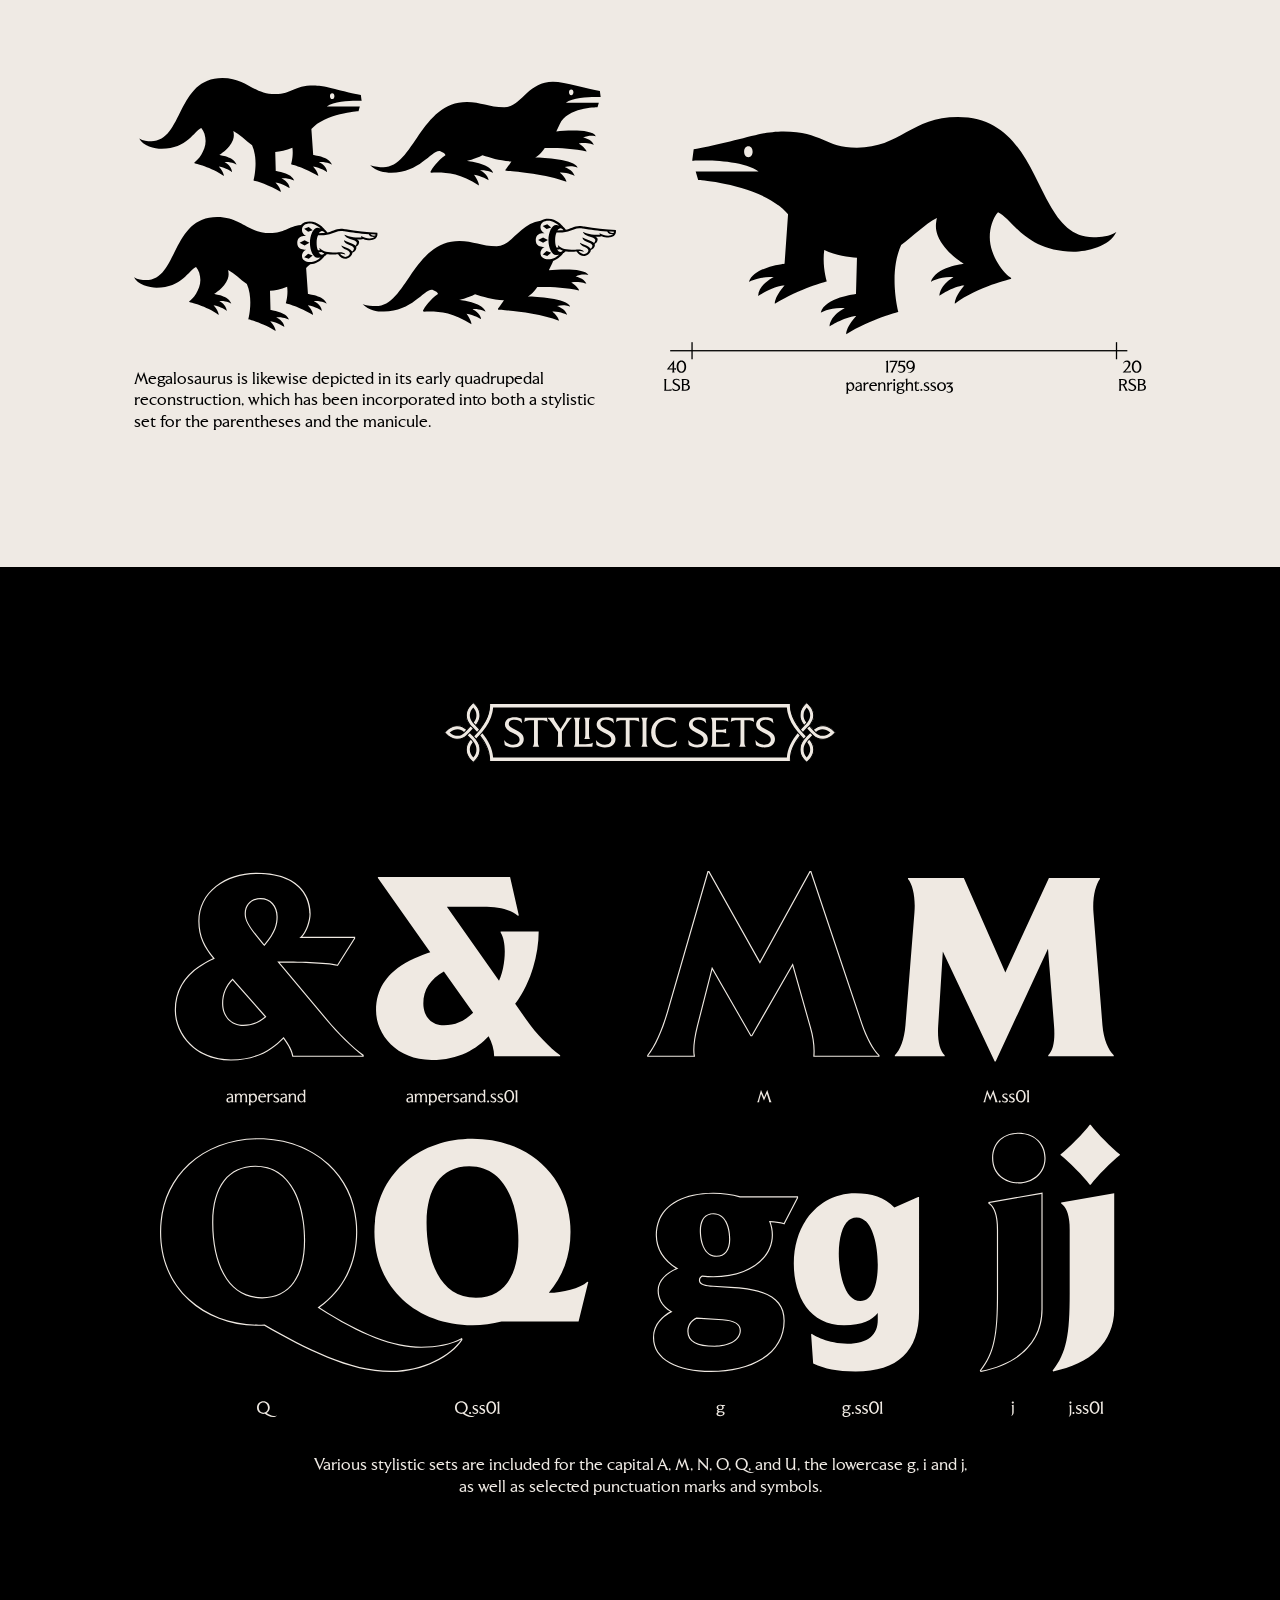
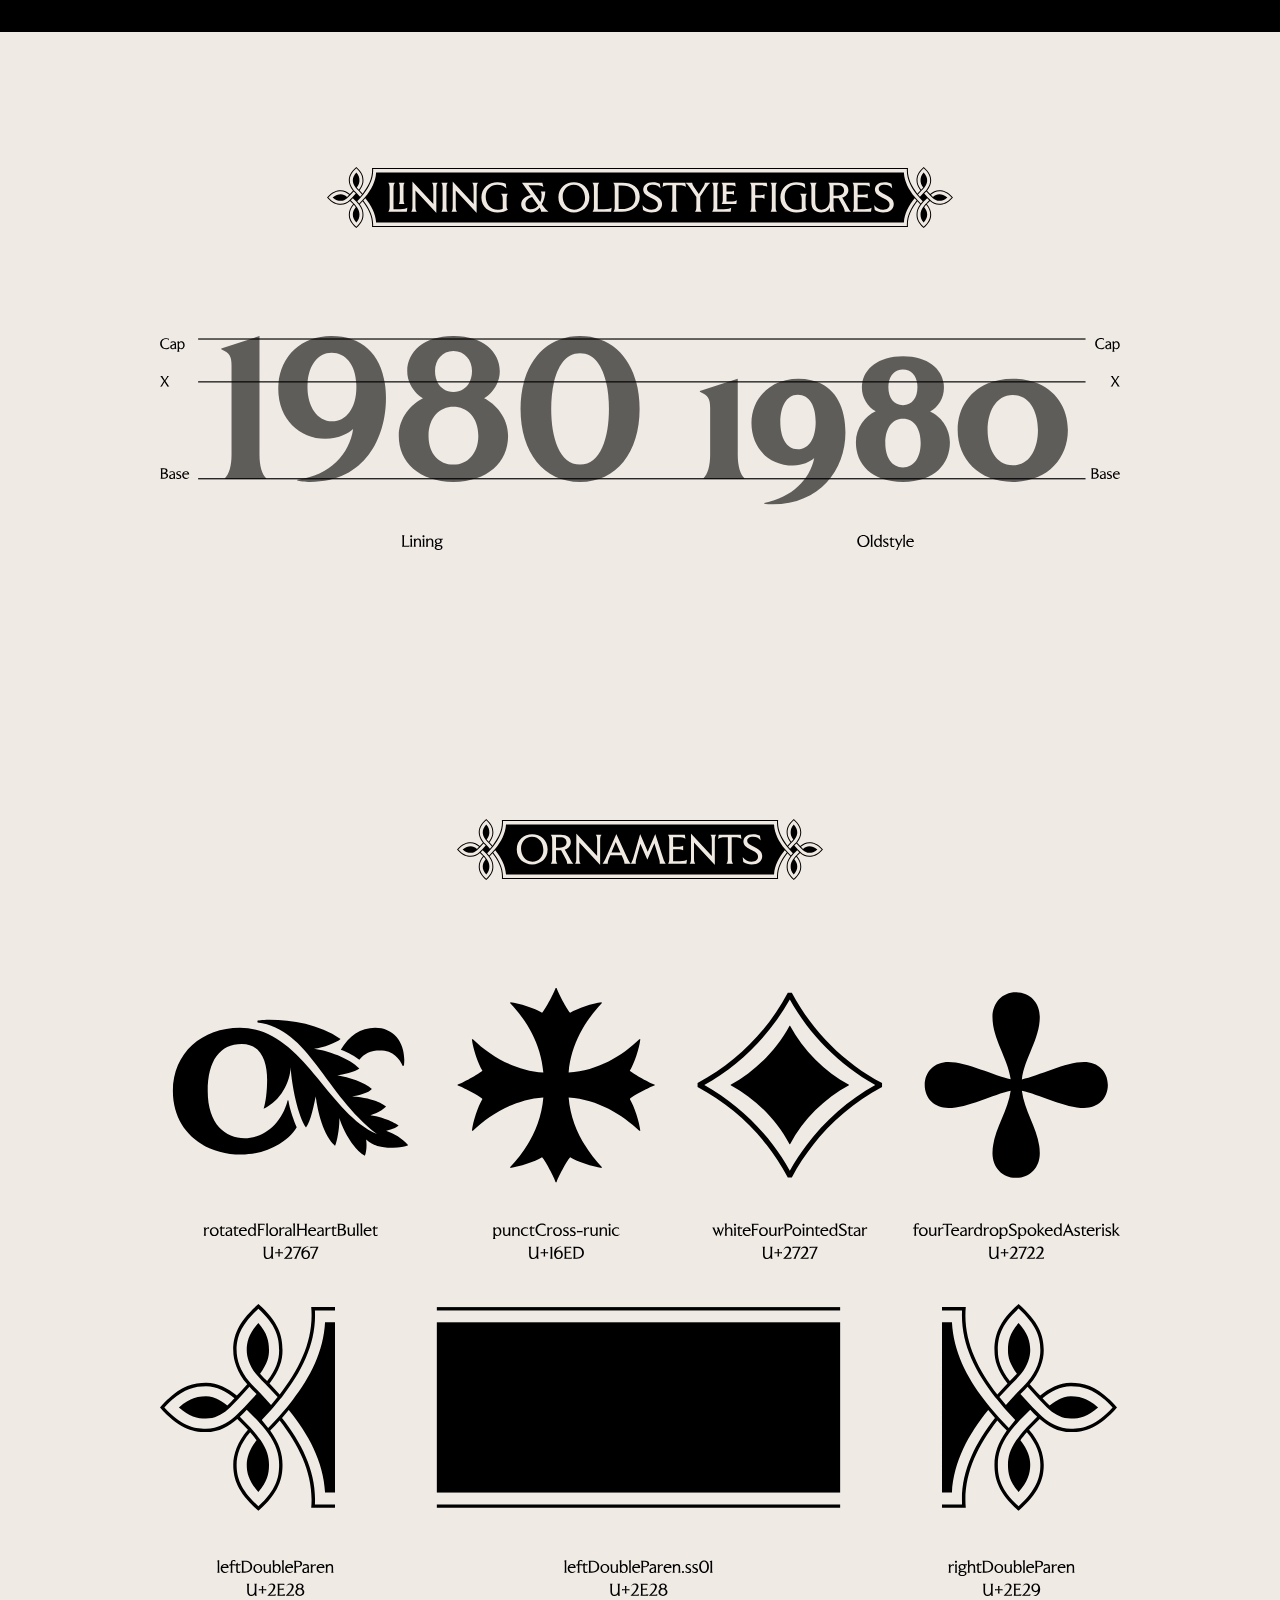
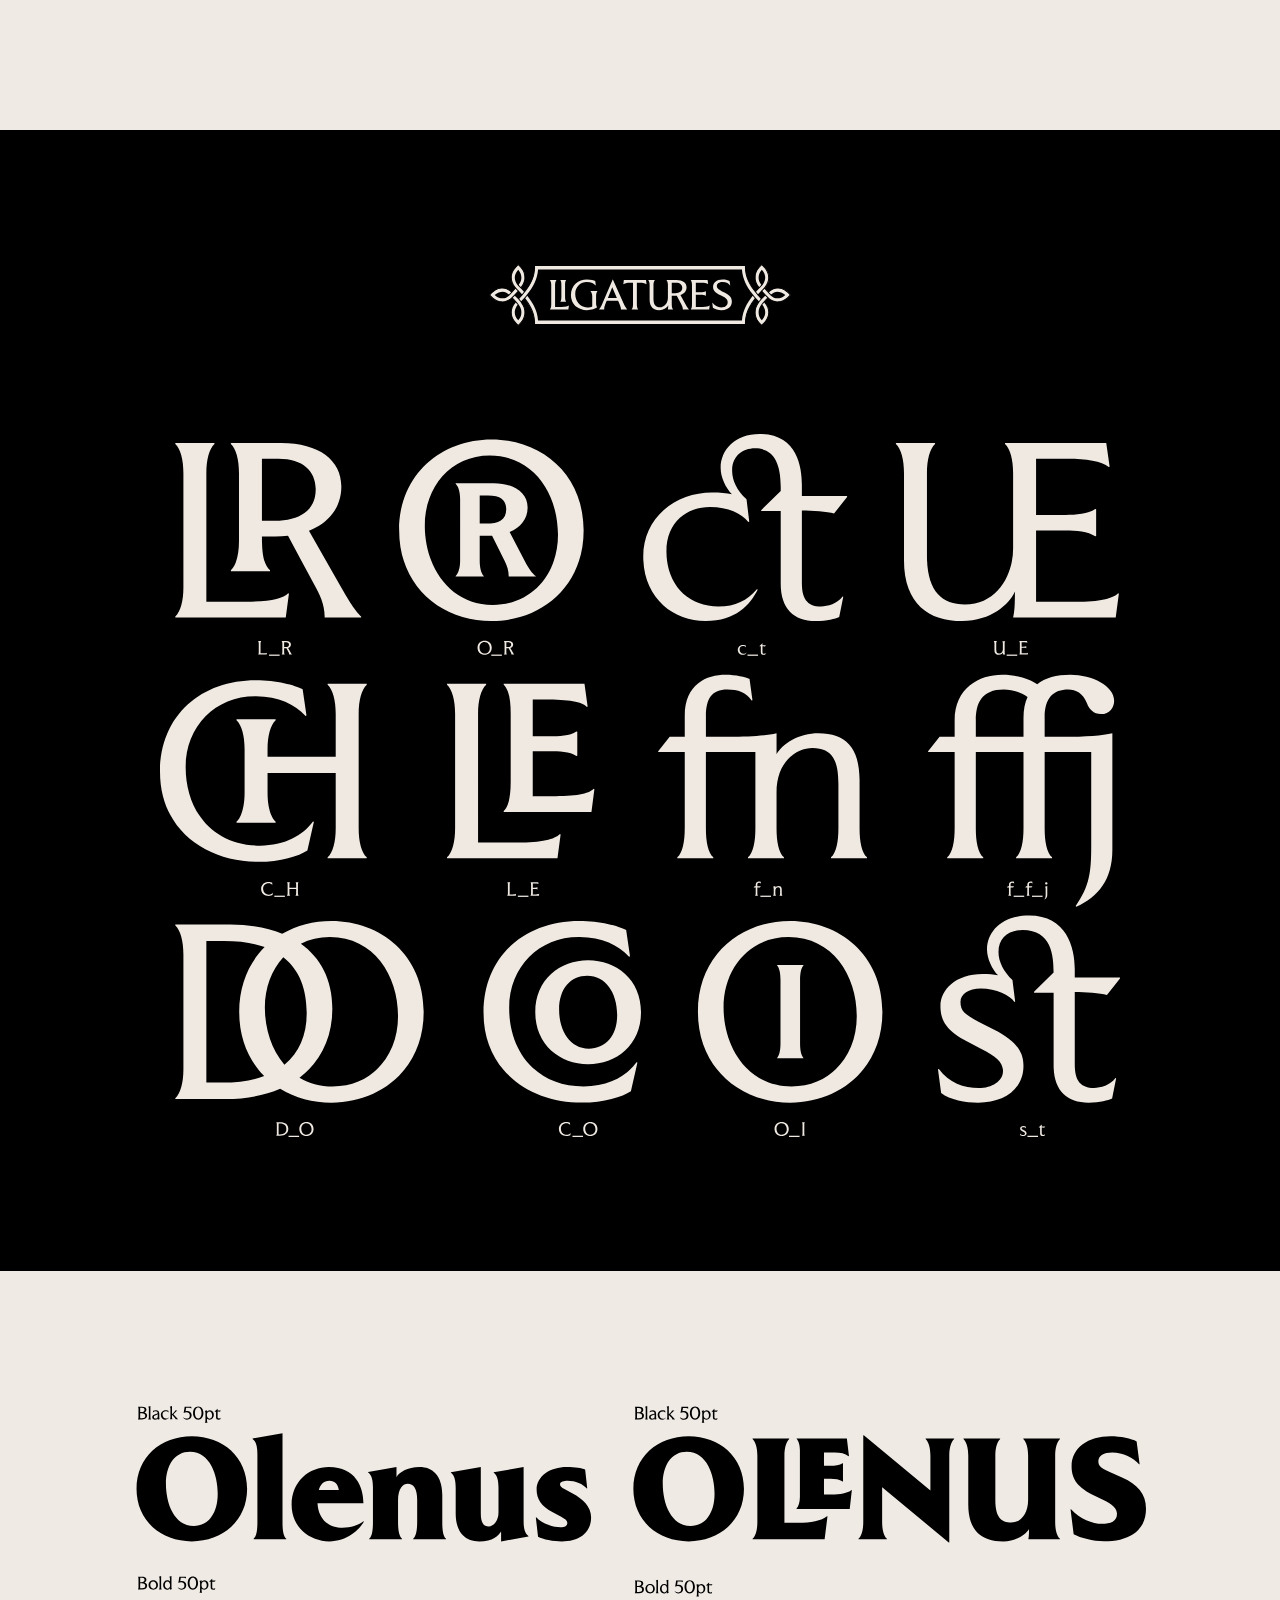
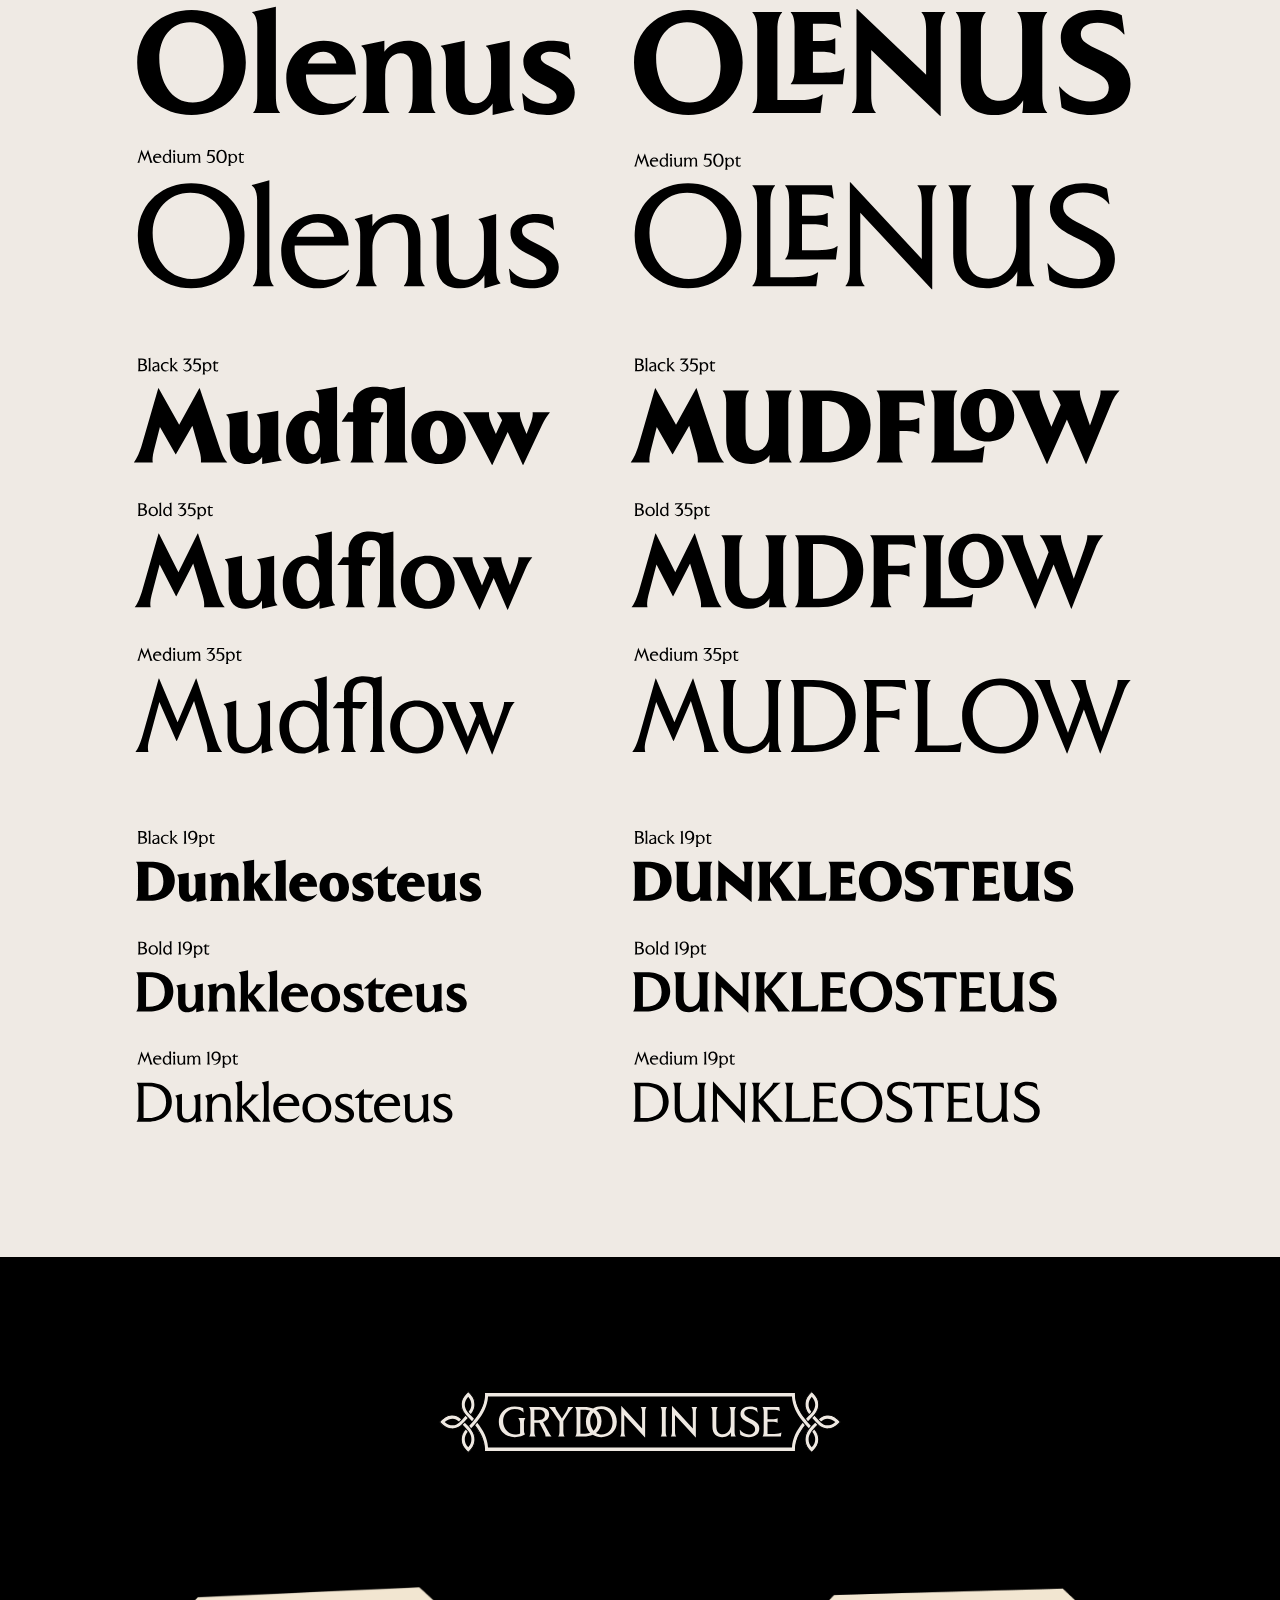
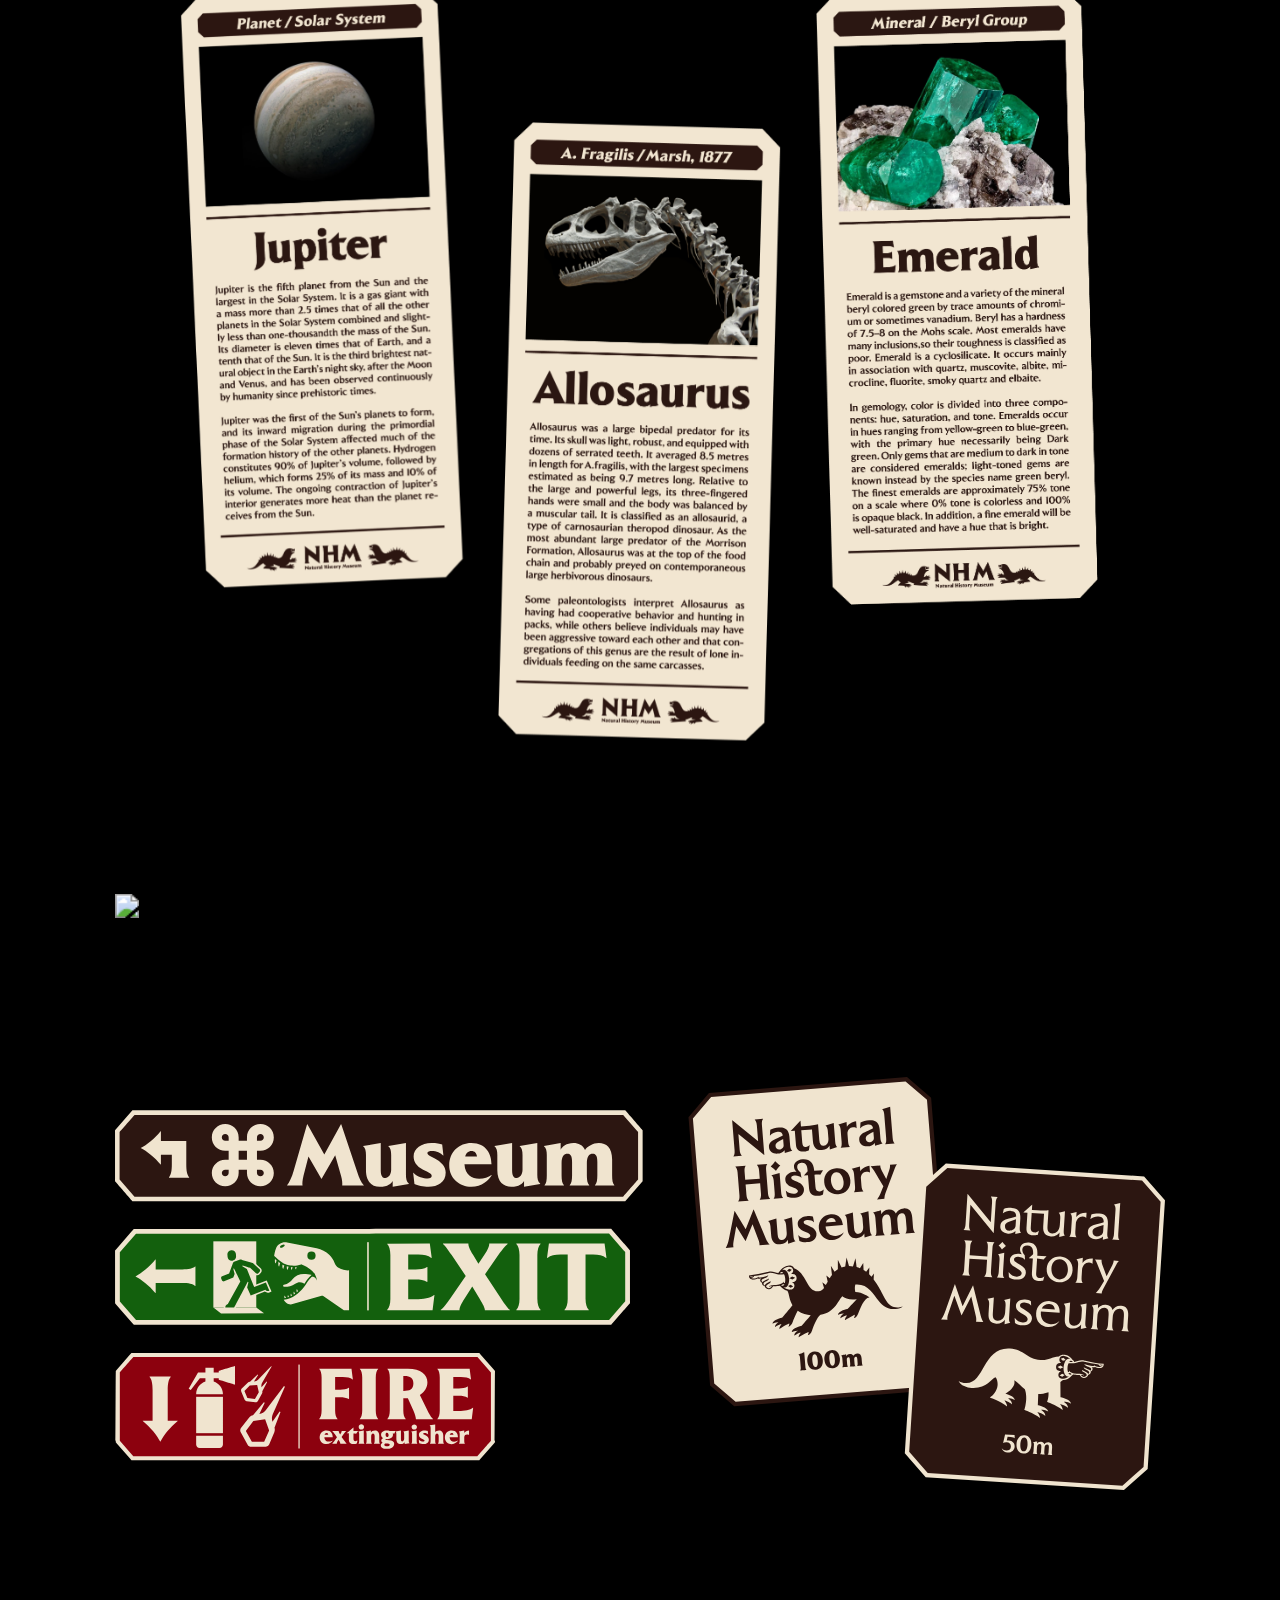
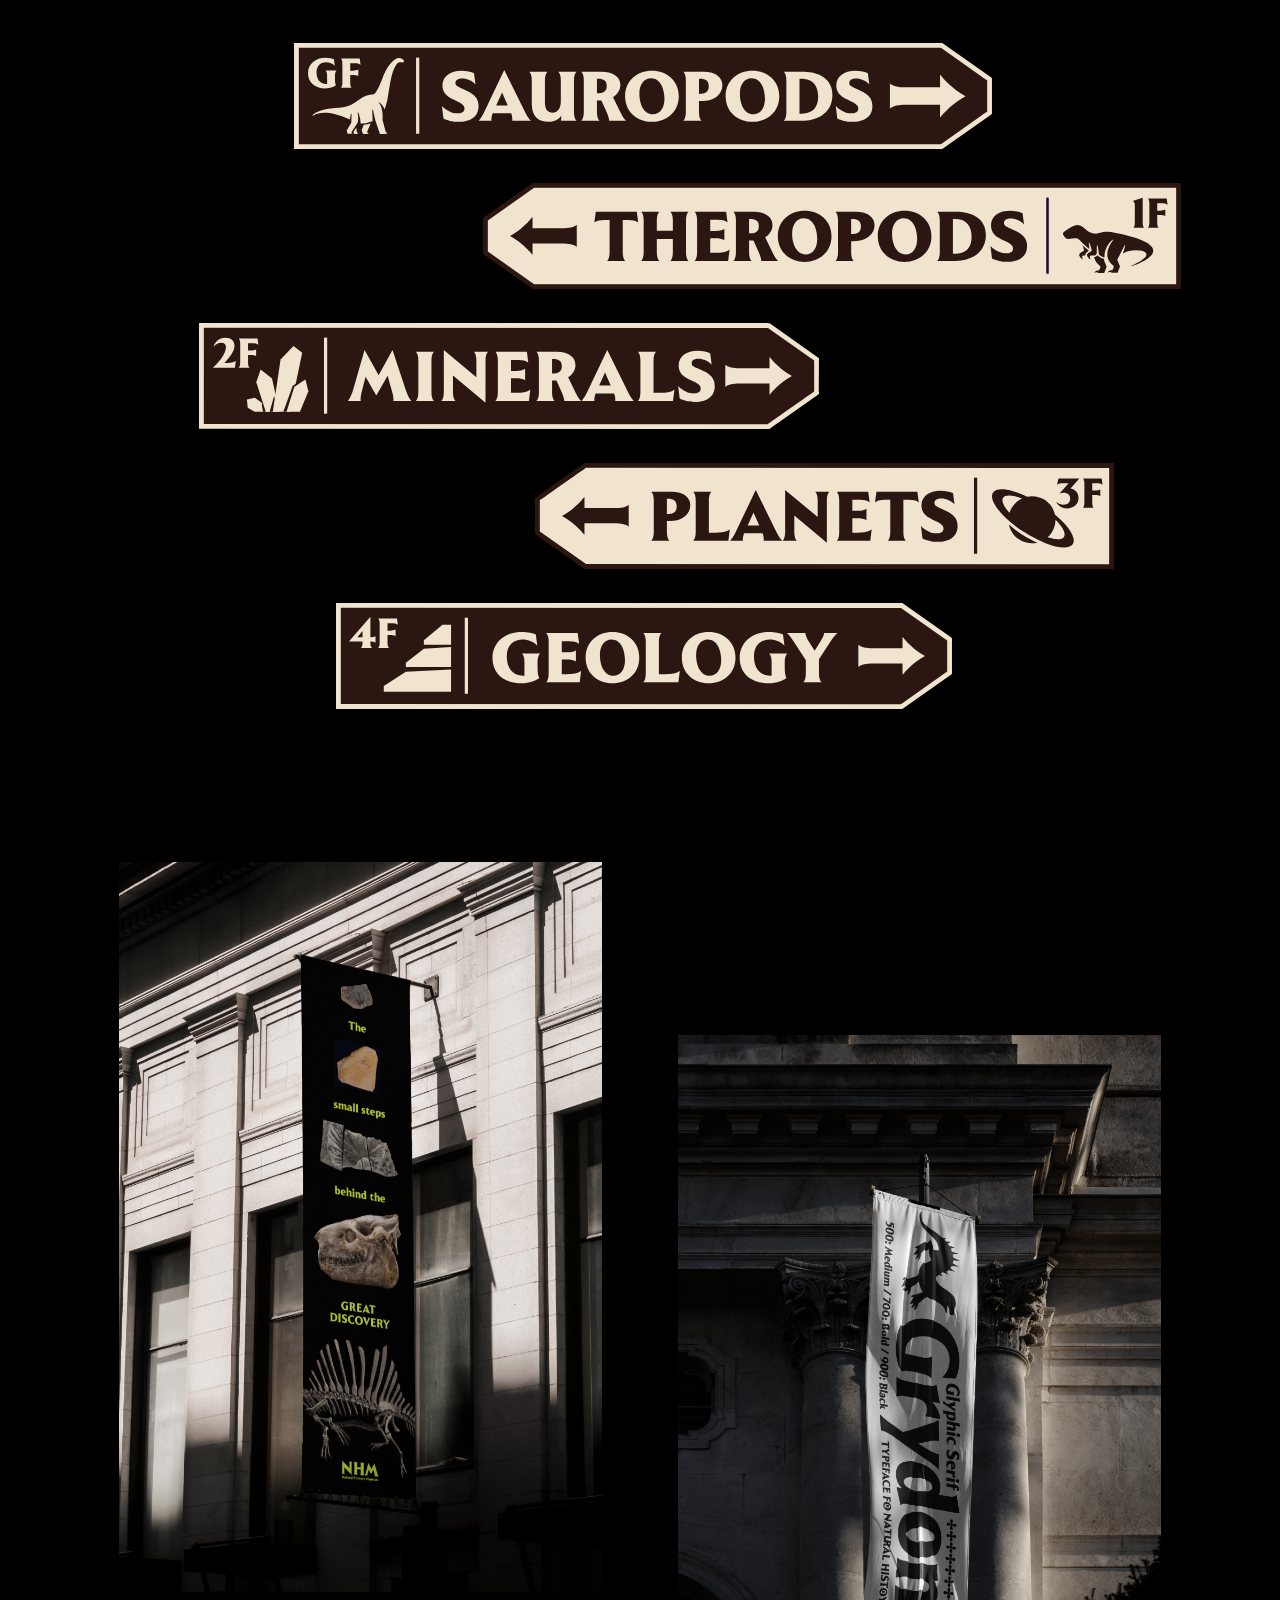
==== commit beec91a4: "00" ====
--- a/index.html
+++ b/index.html
@@ -4,7 +4,7 @@
 <meta charset="UTF-8" />
 <meta name="viewport" content="width=device-width, initial-scale=1.0" />
 <title>Grydon — Interactive Type Specimen</title>
-<link rel="stylesheet" href="styles.css?v=10">
+<link rel="stylesheet" href="styles.css?v=13">
 </head>
 <body>
 
--- a/styles.css
+++ b/styles.css
@@ -17,14 +17,14 @@
   --play-size:clamp(33px,6vw,87px);   /* tester field size — responsive: small on narrow screens, big on wide. slider overrides it live. tune the 22/6vw/80 */
 }
 *{box-sizing:border-box;margin:0;padding:0}
-html{scroll-behavior:smooth;background:var(--bg);overflow-x:hidden}   /* contain any horizontal overflow at the root so iOS doesn't expand the viewport (which was breaking the mobile media query). hidden = works on every iOS version, and (unlike clip) keeps position:sticky working */
+html{scroll-behavior:smooth;background:var(--bg);overflow-x:clip}   /* contain horizontal overflow at the root so iOS doesn't expand the viewport (which broke the mobile media query). clip (NOT hidden) — hidden makes html a scroll container and breaks position:sticky; clip just clips and leaves sticky working */
 /* apply the 1.5× "designed at 150%" zoom ONLY on mouse/desktop — NOT on touch phones (so mobile media queries fire correctly). device-based → no oscillation, no iOS width inflation */
 @media (hover:hover) and (pointer:fine){
   html{zoom:1.5}
   #vbar{zoom:.6667}
 }
 body{font-family:'Grydon',system-ui,sans-serif;background:var(--bg);color:var(--ink);
-     -webkit-font-smoothing:antialiased;line-height:1.2;overflow-x:hidden}   /* hidden (broad iOS support) contains overflow; native scrollbar is hidden below so no gutter shows */
+     -webkit-font-smoothing:antialiased;line-height:1.2;overflow-x:clip}   /* clip contains overflow without becoming a scroll container (keeps sticky working) */
 img{max-width:100%}
 /* hide the native scrollbar (both html and body) so no scrollbar gutter shows on the right; a custom floating bar (below) gives the visual */
 html,body{scrollbar-width:none;-ms-overflow-style:none}
@@ -49,7 +49,7 @@
      animation:scroll 18s linear infinite;will-change:transform}   /* width:max-content → translateX(-50%) is half the REAL content, so the loop is seamless (no jump) */
 .marquee:hover .marquee-track{animation-play-state:paused}
 .marquee-track span{font-weight:900;font-size:clamp(14px,3.9vw,36px);line-height:1}
-.marq-svg{display:block;height:100%;width:auto;margin-right:clamp(6px,0.8vw,14px);transform:translateY(0)}   /* translateY = vertical position of the text in the ribbon (negative = up, positive = down). margin = gap between repeats (~one space) */
+.marq-svg{display:block;height:100%;width:auto;aspect-ratio:300/9;margin-right:clamp(6px,0.8vw,14px);transform:translateY(0)}   /* aspect-ratio (matches Title bar.svg's 300×9) → iOS computes width from height instead of collapsing the SVG to 0 width (which hid the text on phones). translateY = vertical position; margin = gap between repeats */
 @keyframes scroll{from{transform:translateX(0)}to{transform:translateX(-50%)}}
 .marq-tag{display:inline-flex;gap:8px;align-items:center;font-size:13px;font-weight:500;
      letter-spacing:.16em;color:var(--accent);text-transform:uppercase;margin-bottom:14px}
@@ -339,8 +339,6 @@
 }
 /* ---------- mobile (phones) ---------- */
 @media(max-width:540px){
-  /* === DIAGNOSTIC: if you see a RED bar at the very top of the page on your phone, this media query IS firing. If NO red bar, it is NOT firing. Tell me which. (remove later) === */
-  body{border-top:20px solid red}
   /* zoom is now applied device-based (mouse only) higher up, so phones already have no zoom — don't re-set it here or narrow desktop windows oscillate */
   #vbar{display:none}         /* hide the custom scrollbar on phones */
   /* #1 — metric box pinned at top (lower the top number to raise it); cream bg so the scrolling grid doesn't show through the buttons */
@@ -362,8 +360,9 @@
   .hero-main{width:90%}
   .grid{grid-template-columns:repeat(auto-fill,minmax(46px,1fr))}
   .glyph{font-size:30px}
-  /* #3 — marquee: widen the frame so the ribbon gets taller and the text is readable (sides clip). robust on iOS (frame stays in normal flow). 200% = ~2× taller. higher % = bigger text + more clip, lower = less clip + smaller text */
+  /* #3 — marquee: FIXED ribbon height. the frame image on iOS often doesn't report its size (decodes 0×0), which was collapsing the whole ribbon to a thin line no matter how wide we made it. a fixed height can't collapse; the frame just covers it (sides crop) and the text band is always readable. ↑ height number = bigger text. */
   .marquee-wrap{padding-left:0;padding-right:0}
-  .marquee .frame-bg{width:200%;max-width:none;margin-left:-50%}
+  .marquee{height:clamp(44px,12vw,60px)}
+  .marquee .frame-bg{position:absolute;inset:0;width:100%;height:100%;object-fit:cover;object-position:center;max-width:none;margin:0}
   .marquee-mask{top:8%;bottom:8%;left:0;right:0}   /* mobile: full width. equal top/bottom = centred */
 }
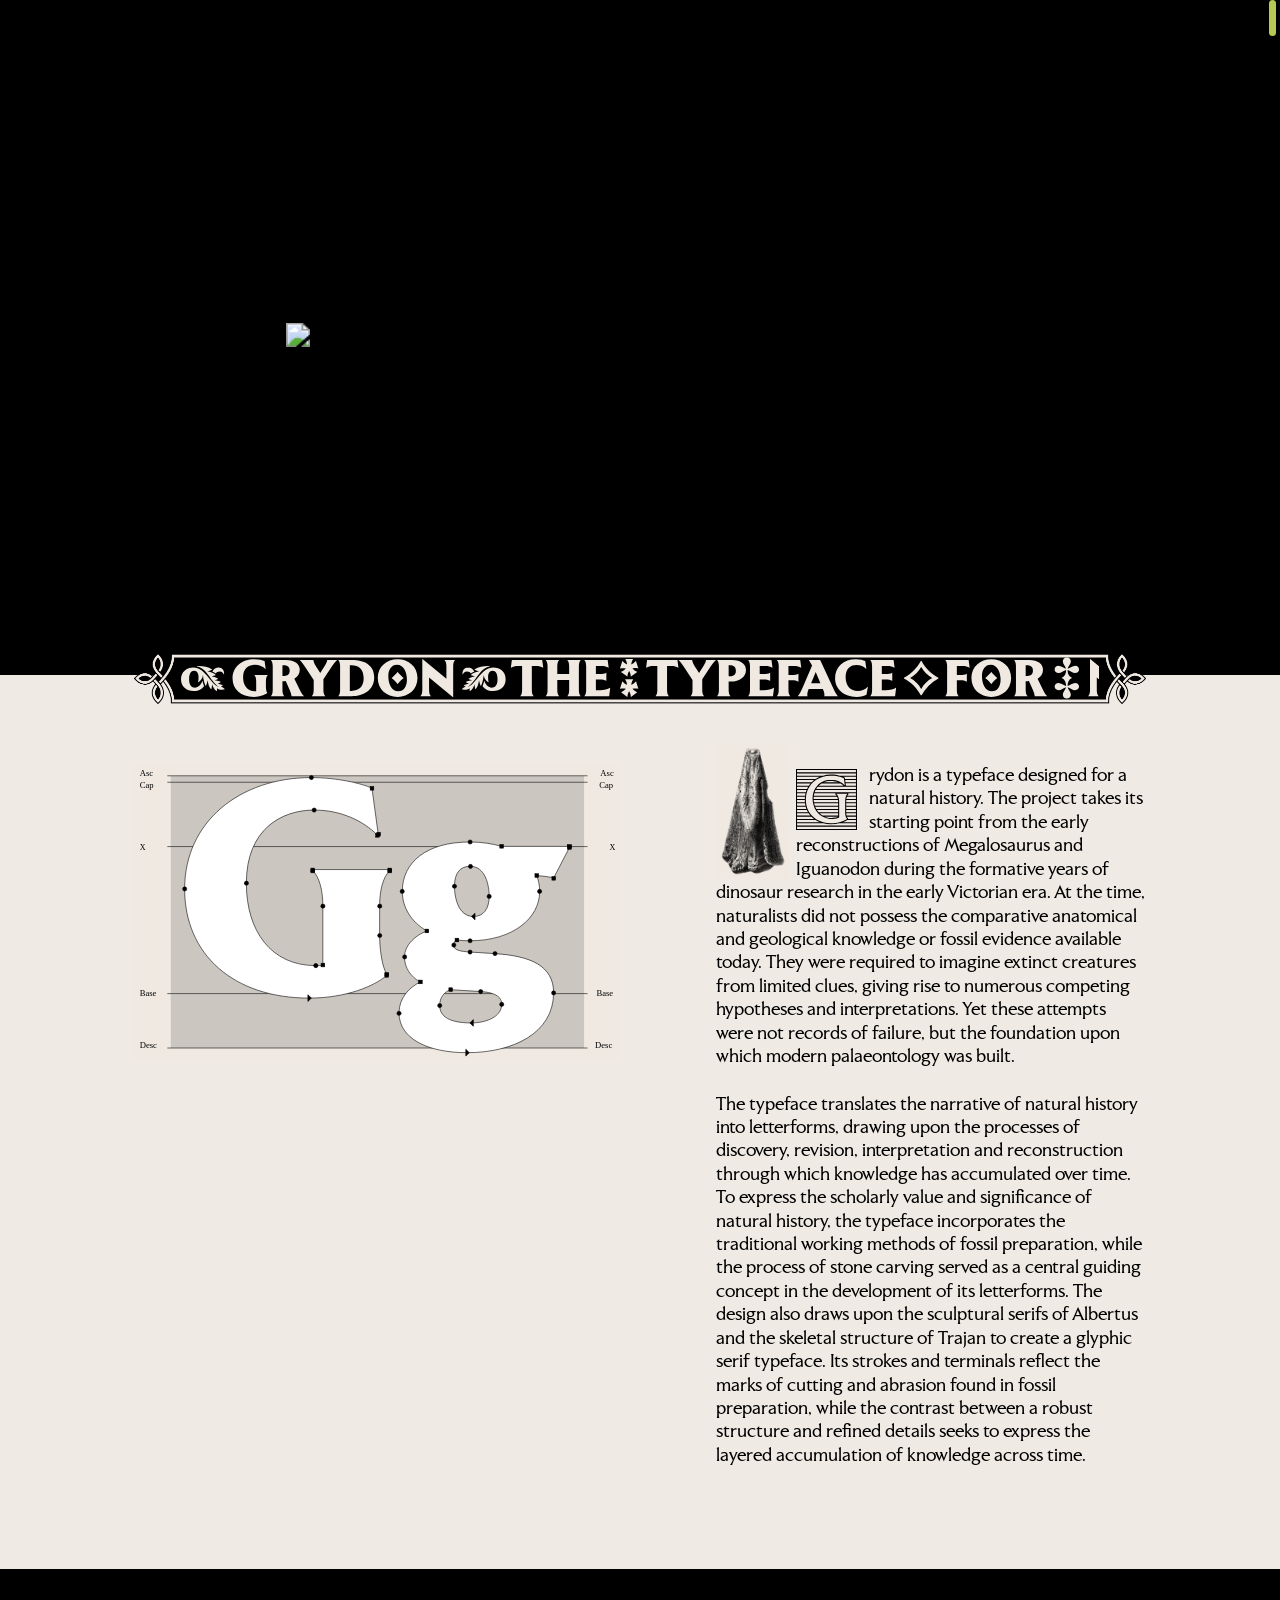
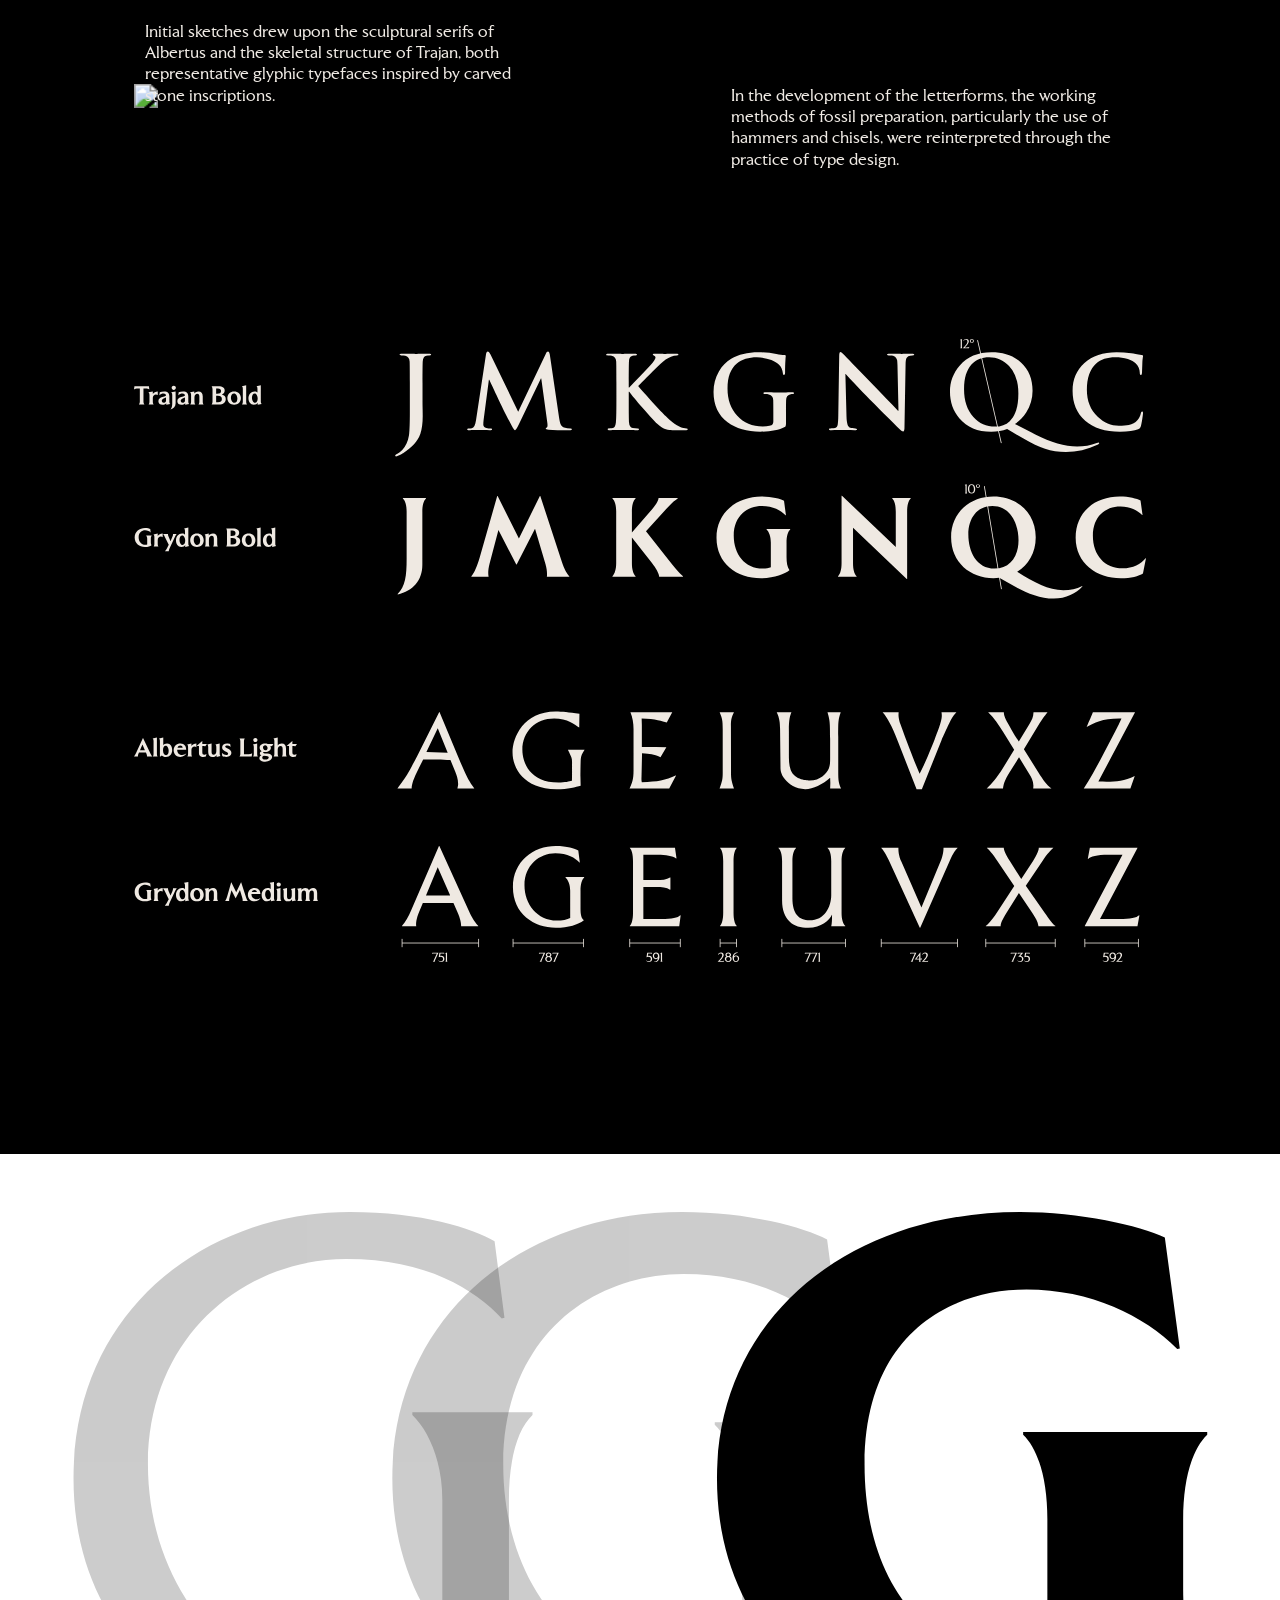
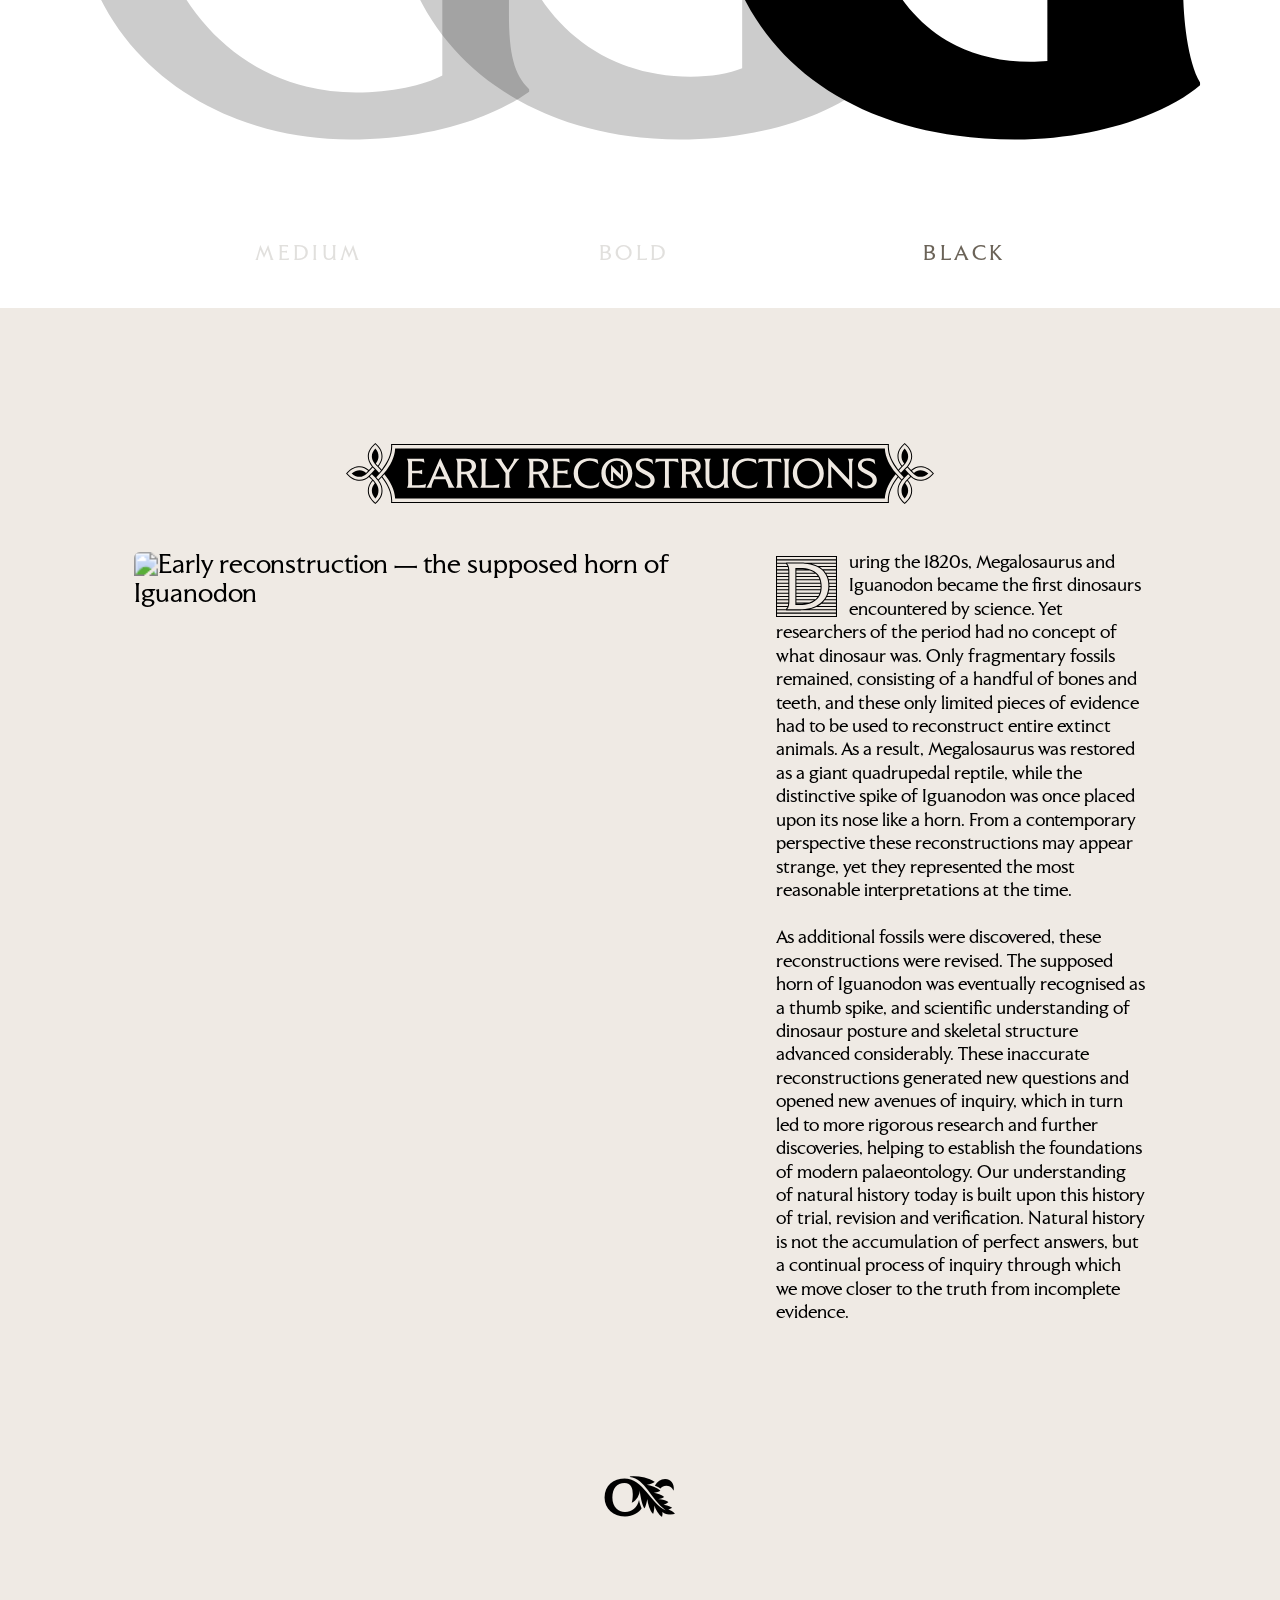
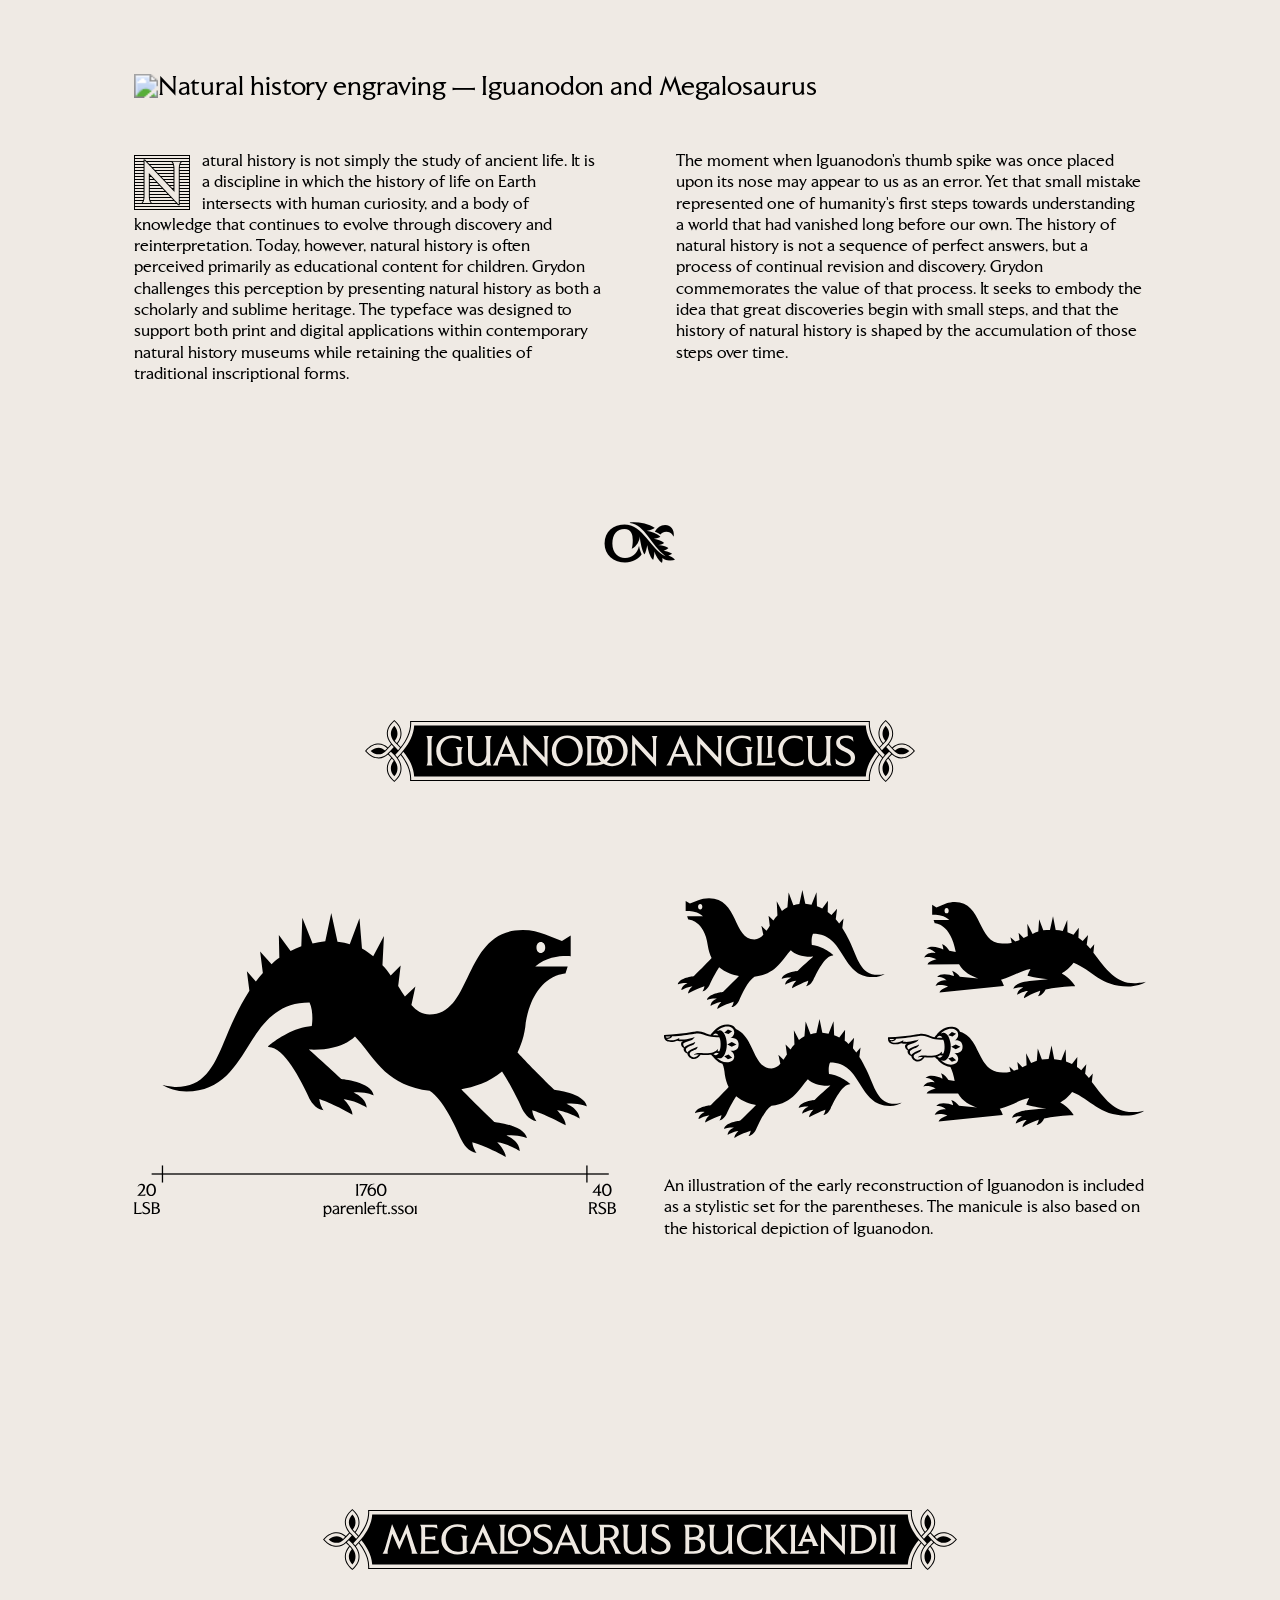
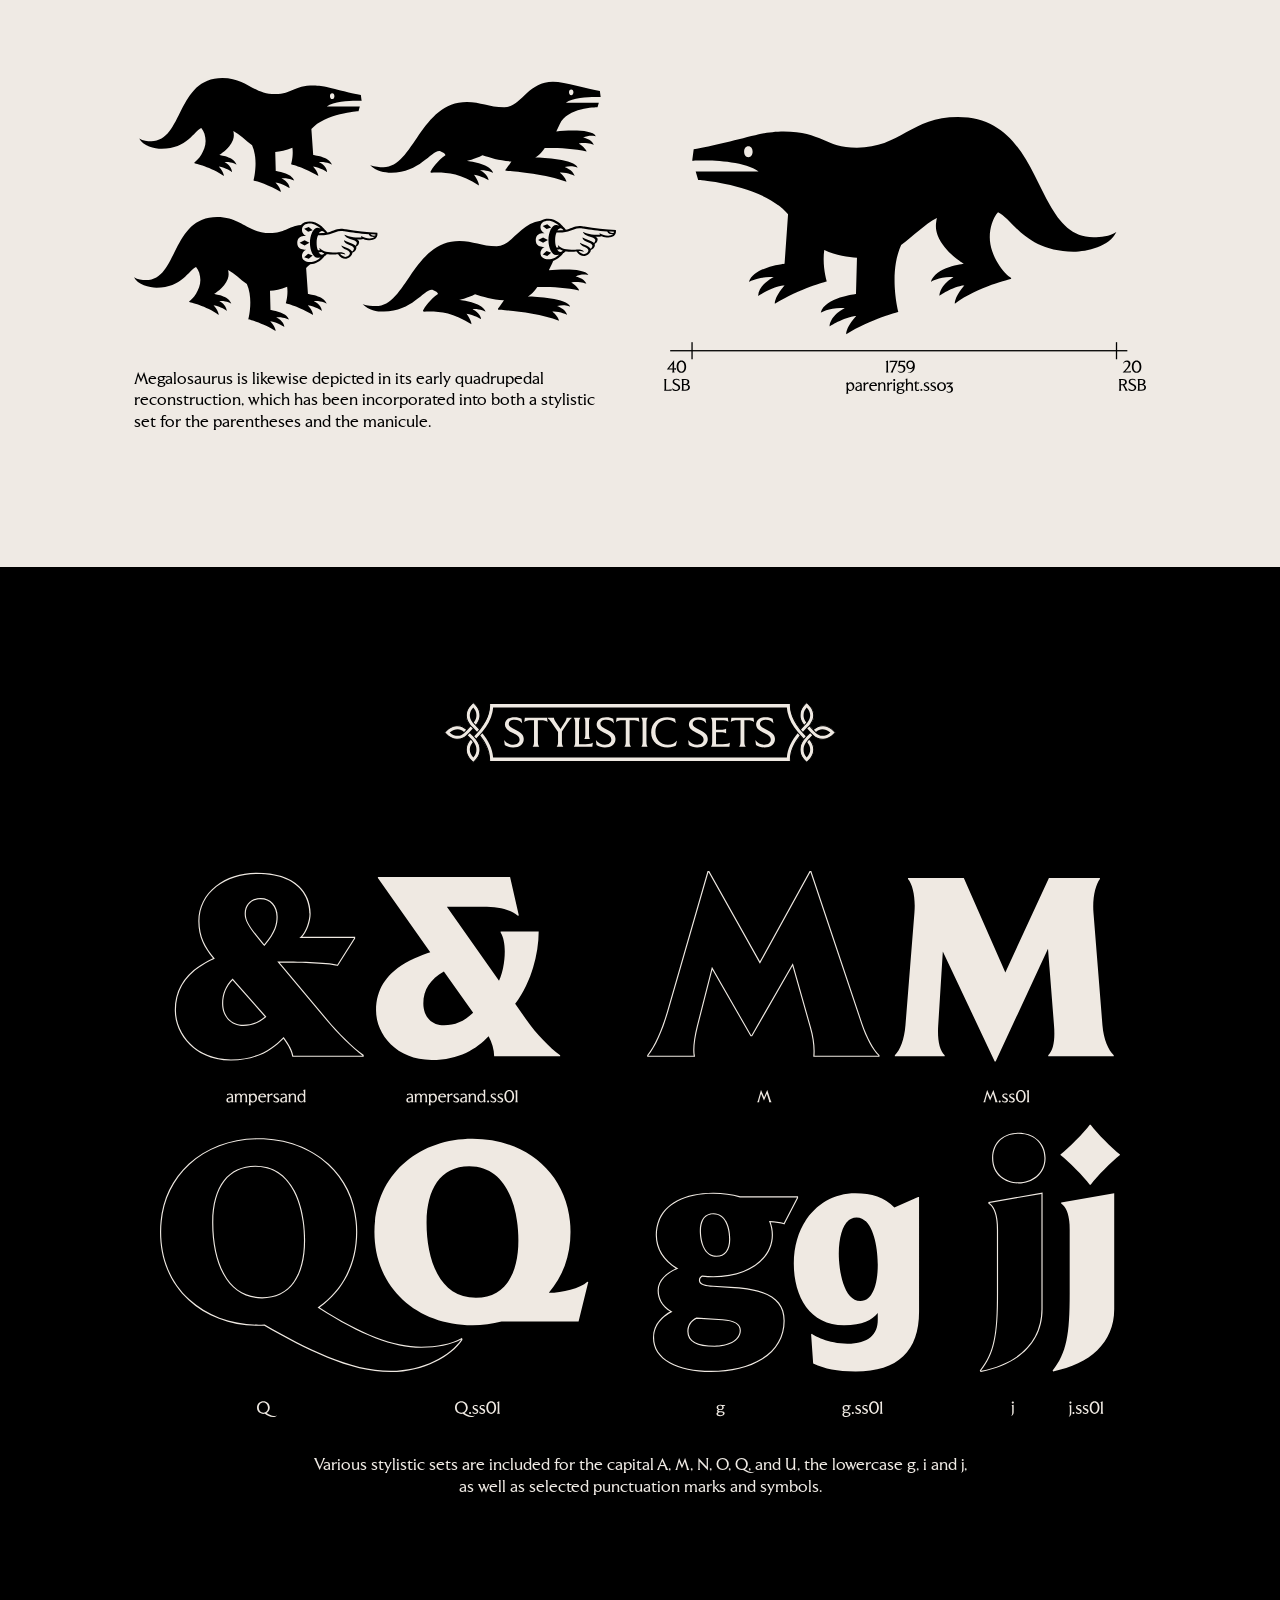
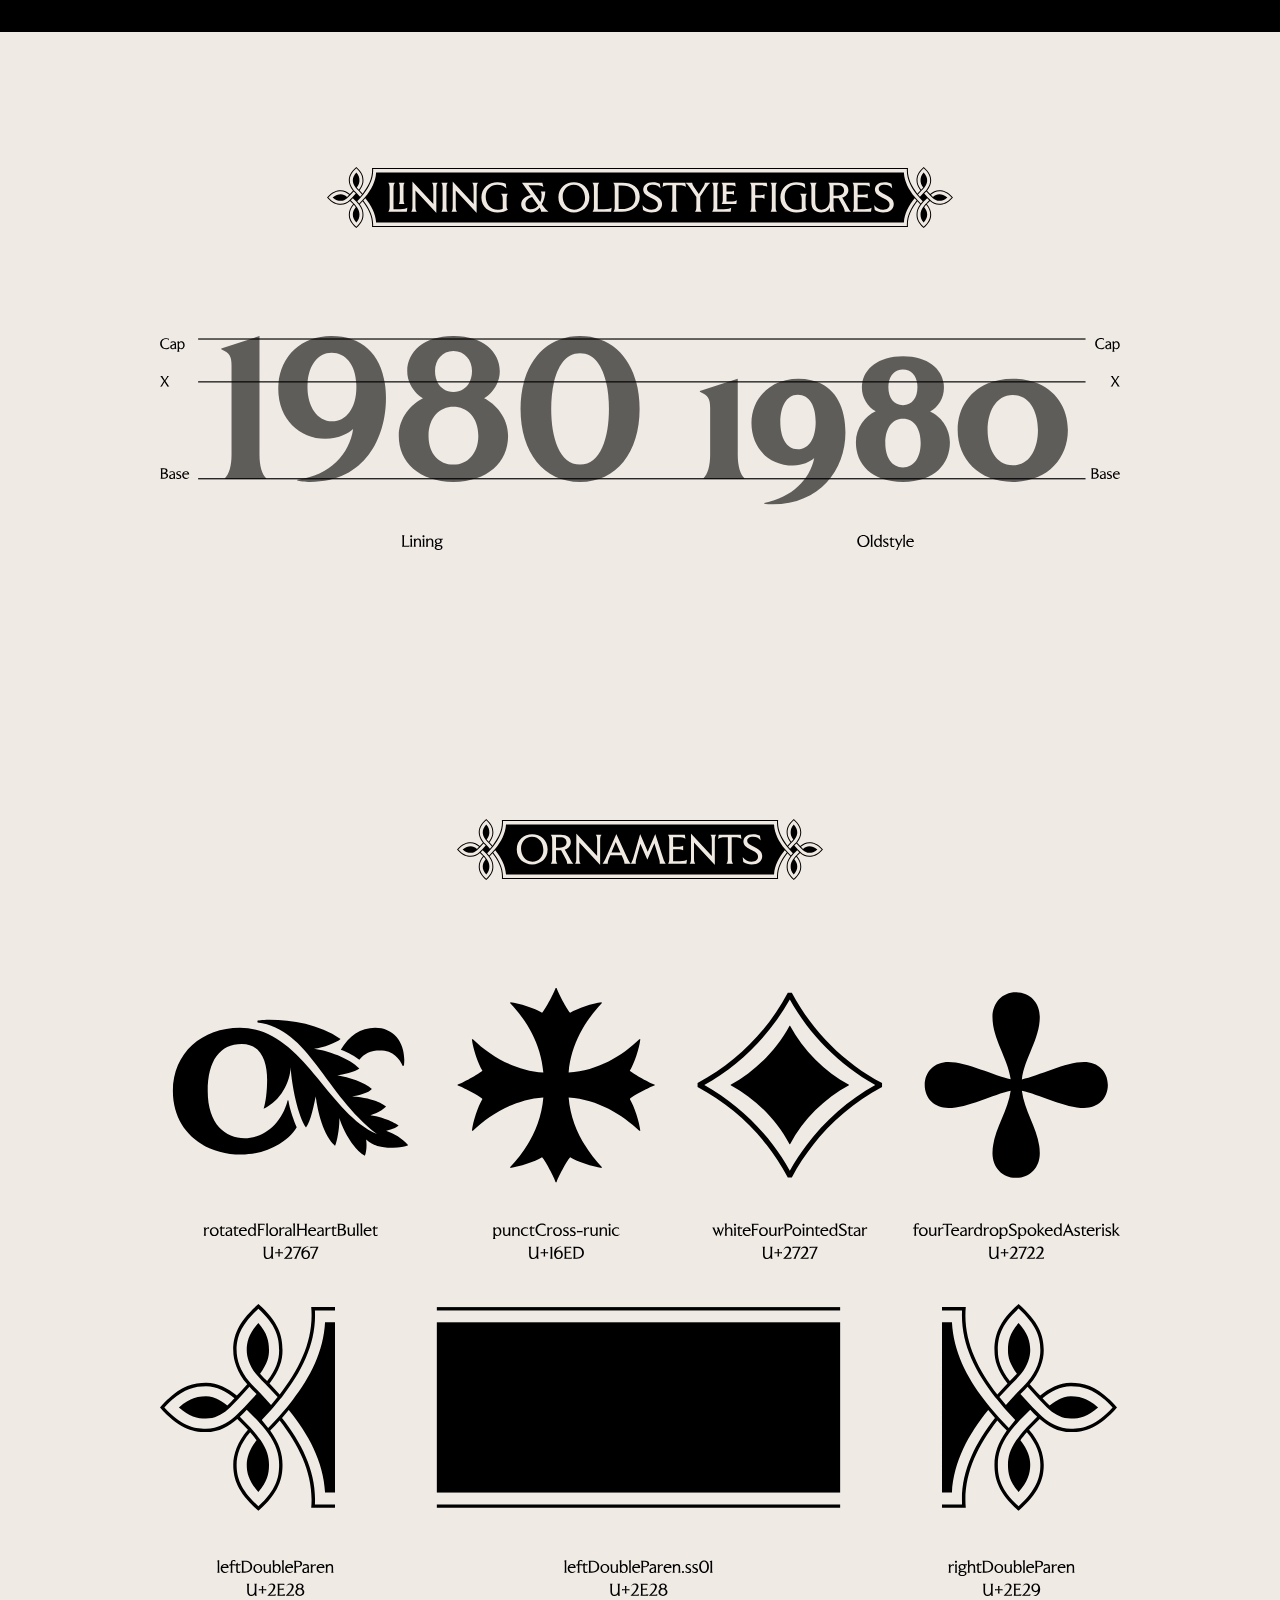
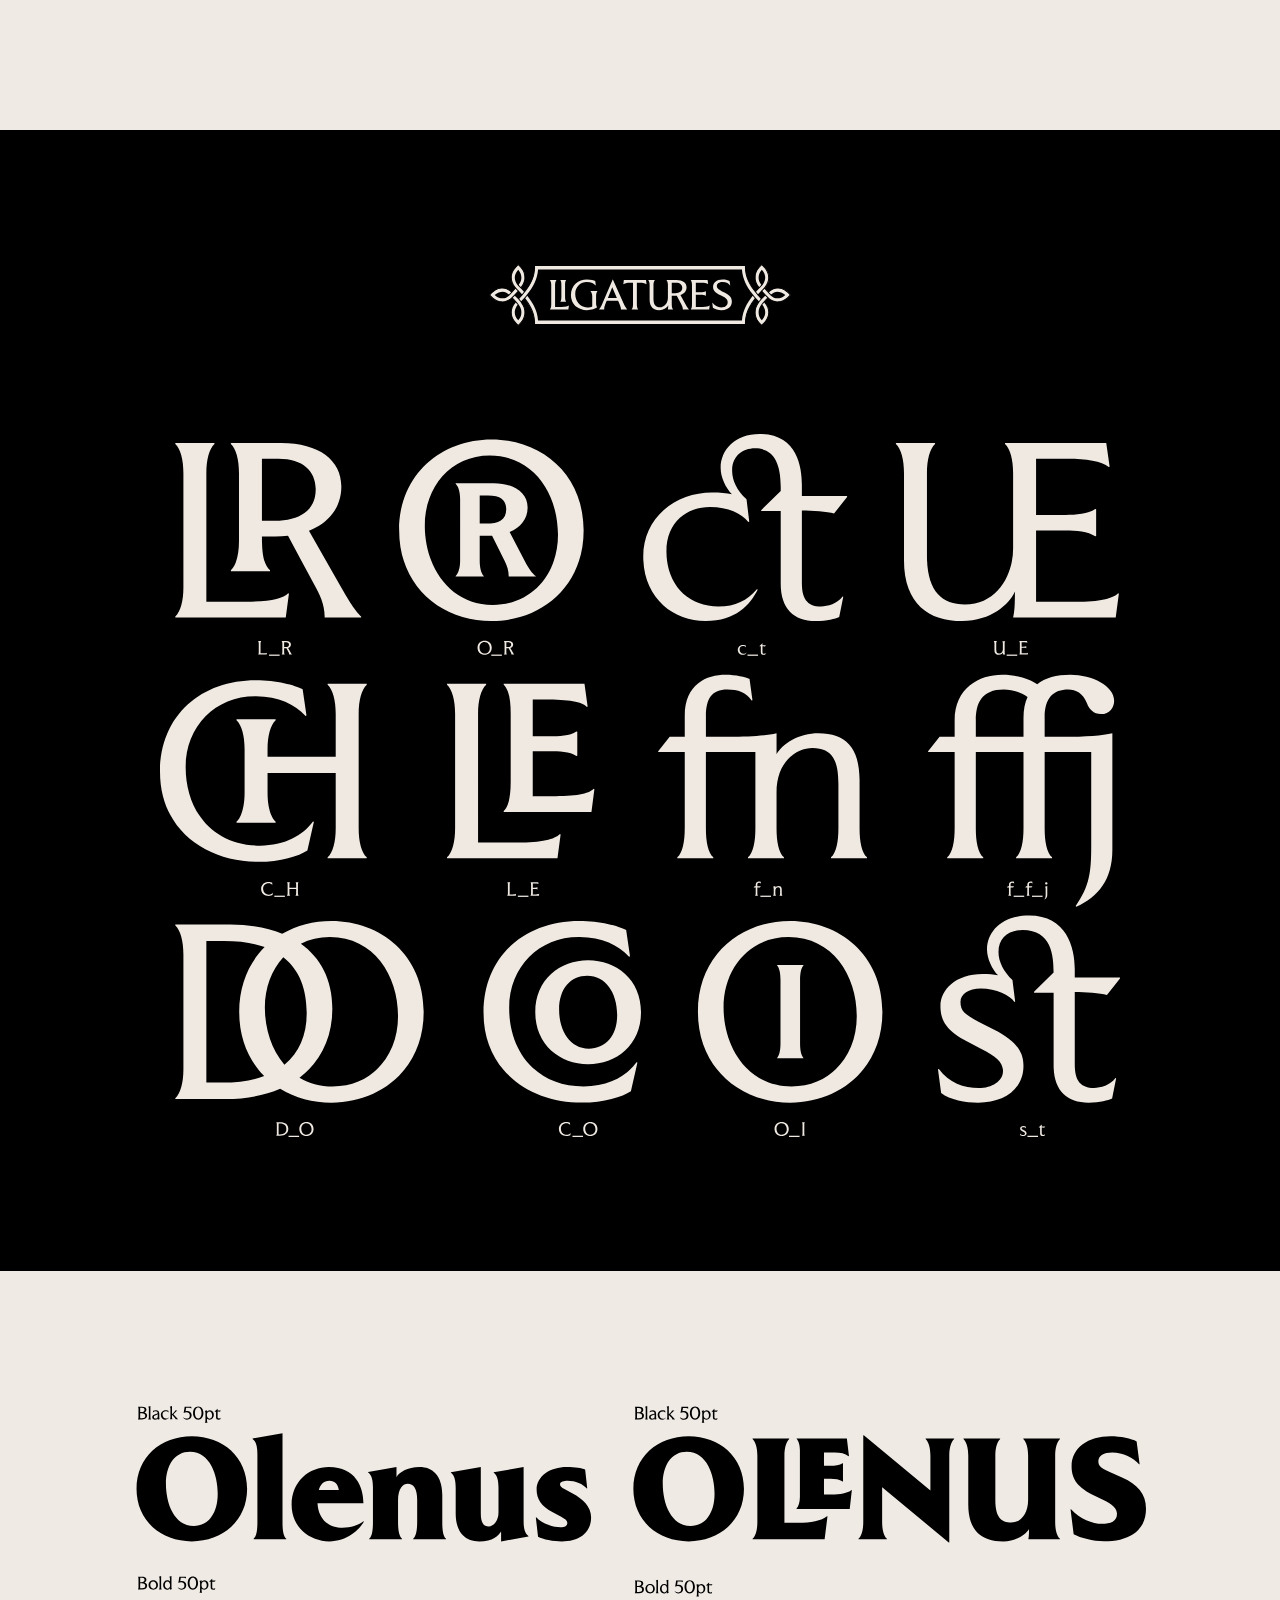
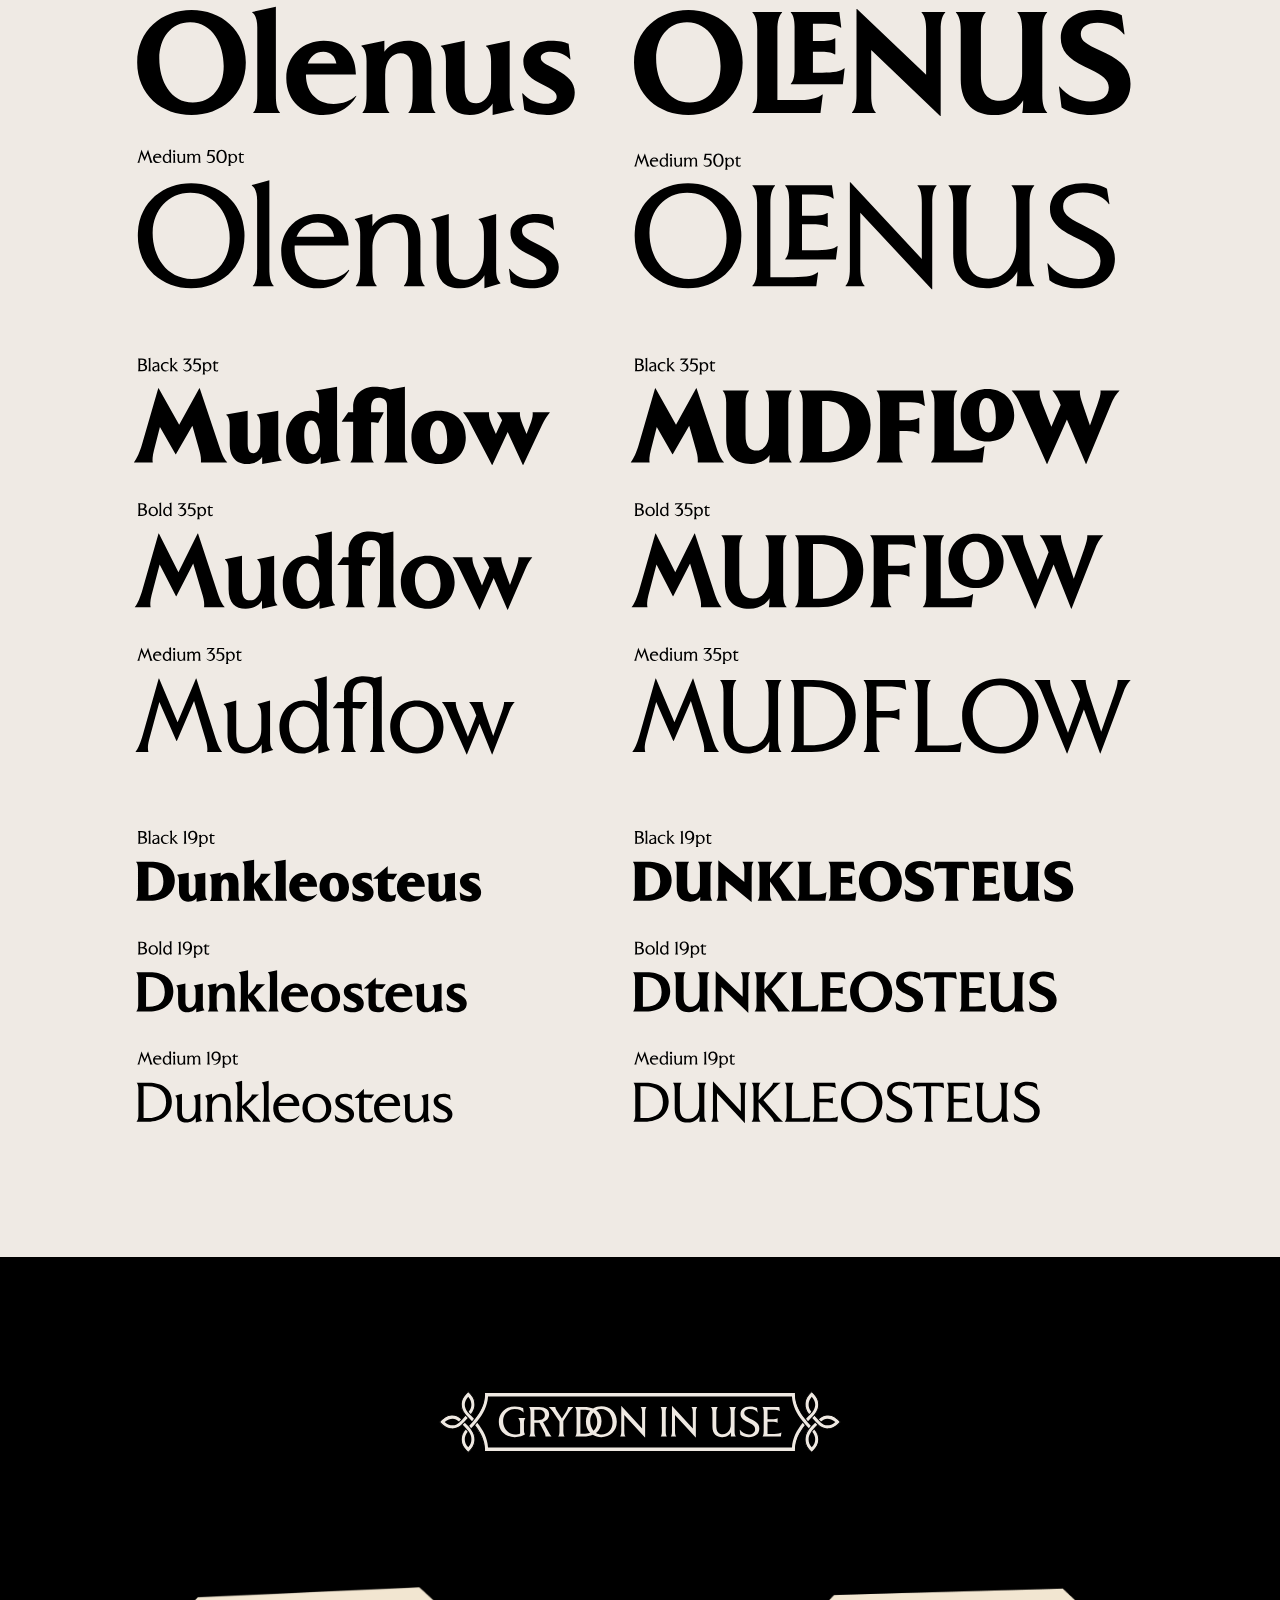
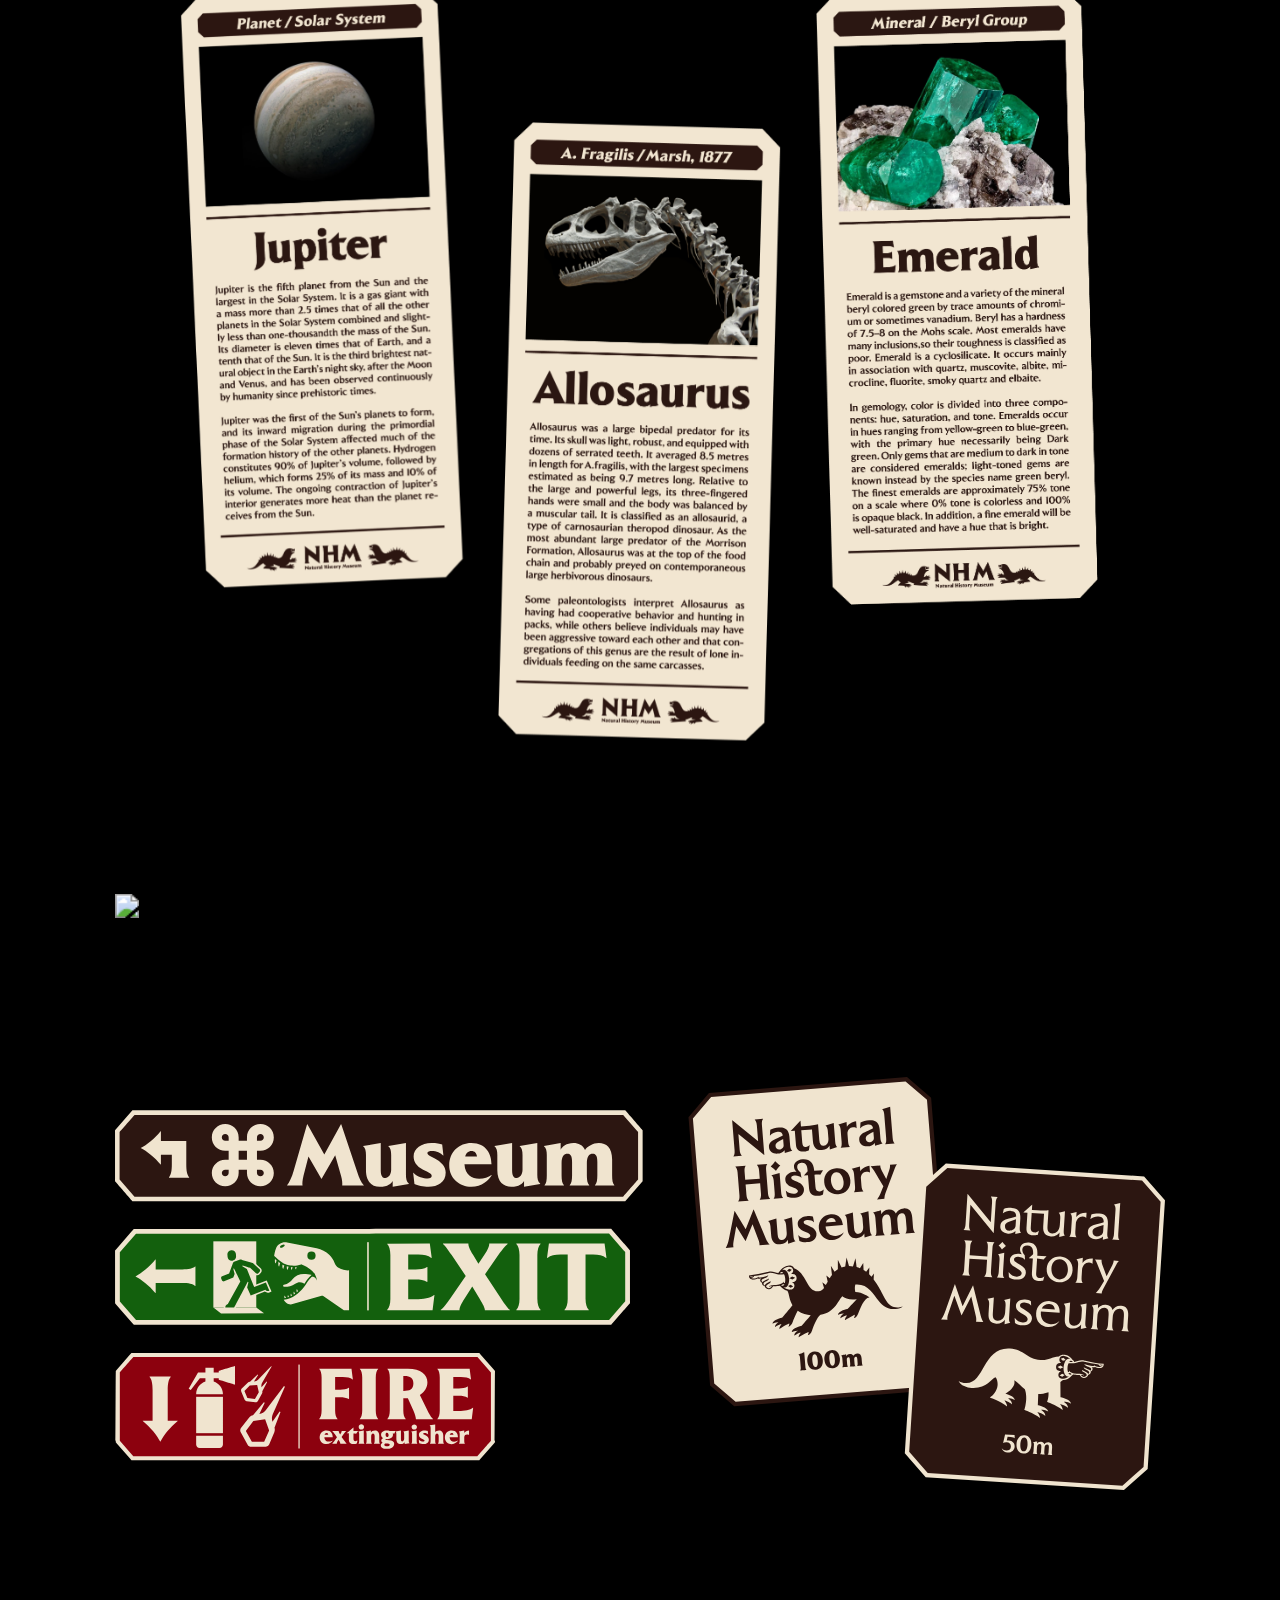
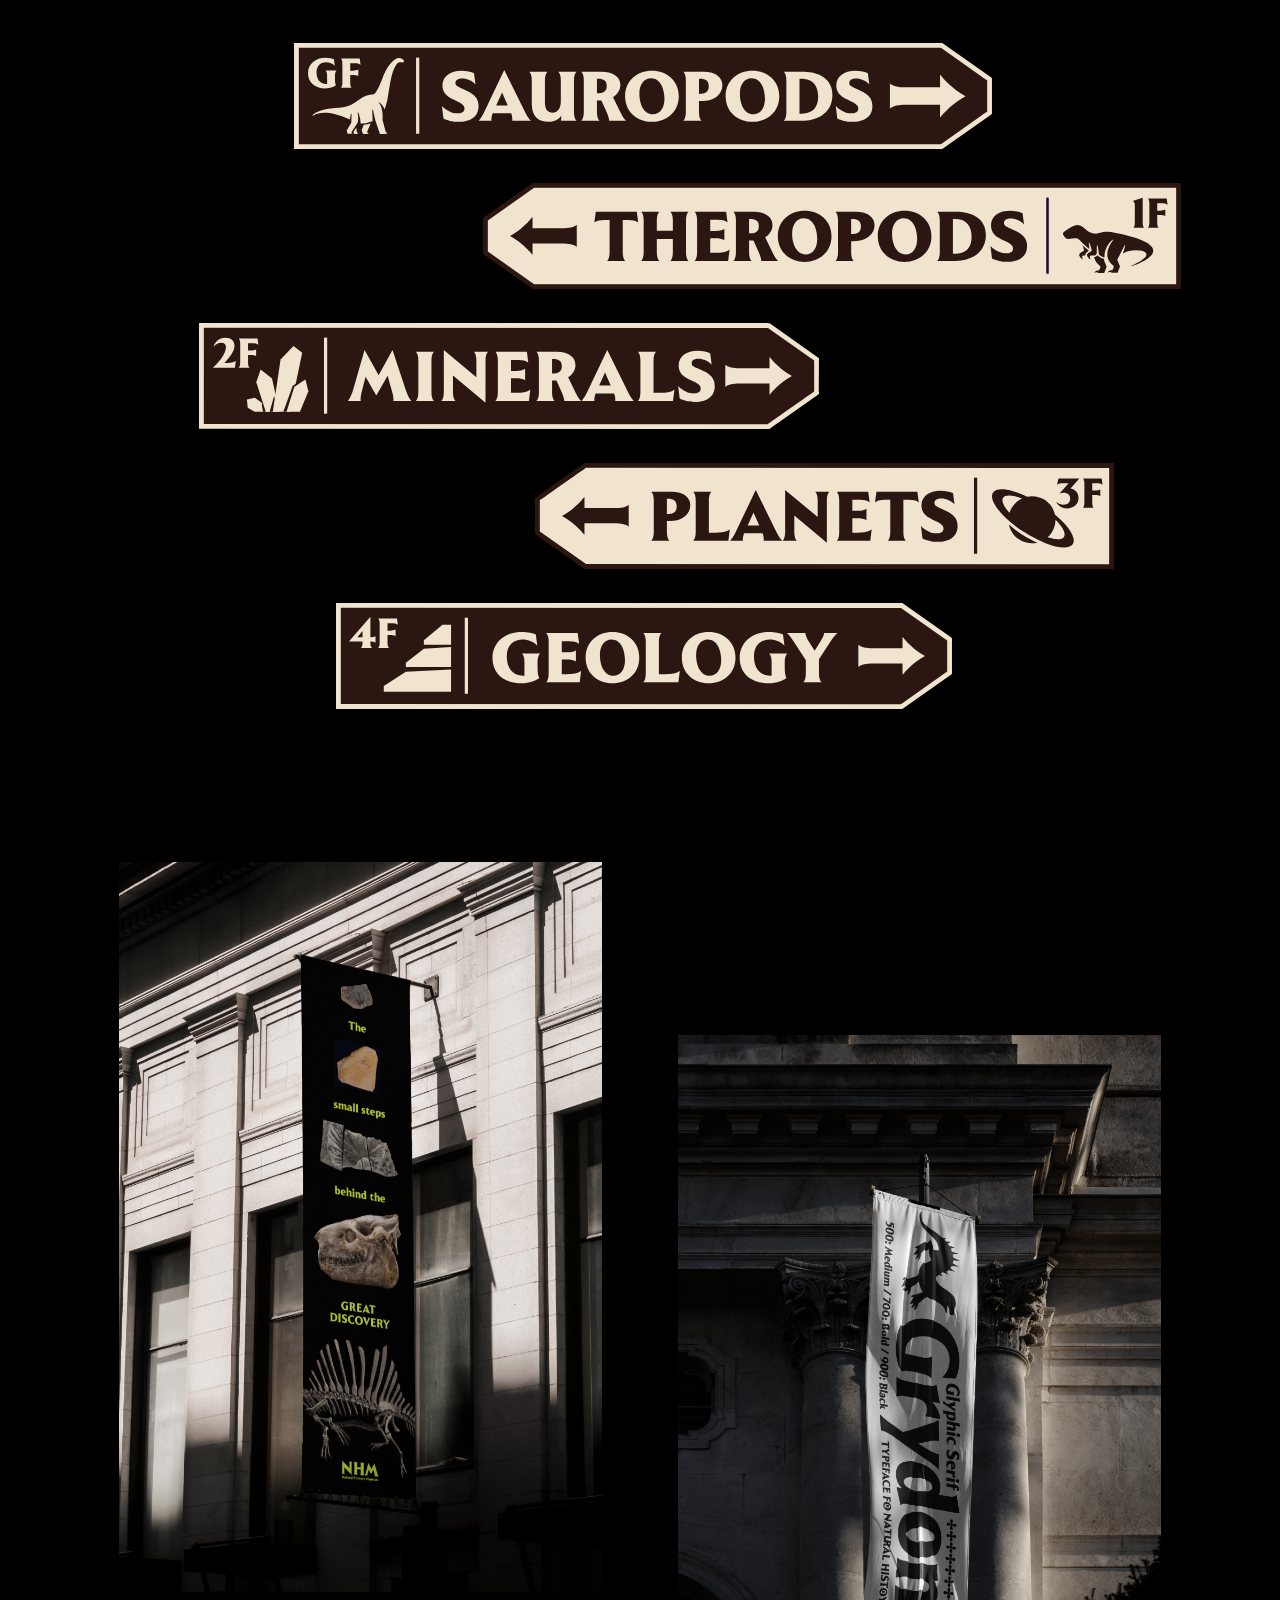
==== commit 870a4801: "00" ====
--- a/index.html
+++ b/index.html
@@ -4,7 +4,7 @@
 <meta charset="UTF-8" />
 <meta name="viewport" content="width=device-width, initial-scale=1.0" />
 <title>Grydon — Interactive Type Specimen</title>
-<link rel="stylesheet" href="styles.css?v=13">
+<link rel="stylesheet" href="styles.css?v=19">
 </head>
 <body>
 
@@ -18,6 +18,7 @@
   <div class="marquee">
     <div class="marquee-mask">
       <div class="marquee-track" id="track"></div>
+      <div class="marquee-track marquee-track-text" id="track-text" aria-hidden="true"></div>
     </div>
     <img class="frame-bg" src="Grydon_svg/Frame.png" alt="">
   </div>
@@ -322,6 +323,13 @@
   if(!track)return;
   const unit='<img class="marq-svg" src="Grydon_svg/Title%20bar.svg" alt="">';
   track.innerHTML=unit.repeat(4); // even count → -50% lands on a whole copy → seamless
+  // mobile: live-text version (robust — no image loading needed). ornaments via unicode; ss01 applied in CSS.
+  const tt=document.getElementById('track-text');
+  if(tt){
+    const o=c=>'<span class="orn">'+c+'</span>';   // ornaments wrapped so CSS can bump them +1px
+    const word='<span class="marq-word">'+o('❧')+'GRYDON'+o('❧')+'THE'+o('⁑')+'TYPEFACE'+o('✦')+'FOR'+o('†')+'NATURAL'+o('⋮')+'HISTORY'+o('✢')+'</span>';
+    tt.innerHTML=word.repeat(4);
+  }
 }
 
 /* ---------- glyph data ---------- */
--- a/styles.css
+++ b/styles.css
@@ -44,13 +44,14 @@
 .marquee-wrap{position:sticky;top:0;z-index:60;background:transparent;padding:6px clamp(28px,7vw,240px);margin-top:-1.6vw;max-width:none}   /* PC: side padding insets the ribbon (mobile overrides this to full width). margin-top centres it on the boundary */
 .marquee{position:relative;width:100%;overflow:hidden;background:transparent}
 .marquee .frame-bg{display:block;width:100%;height:auto;pointer-events:none;position:relative;z-index:1}   /* natural PNG ratio — no stretch */
-.marquee-mask{position:absolute;top:8.2%;bottom:8%;left:4.6%;right:4.6%;overflow:hidden;display:flex;align-items:stretch;z-index:2}   /* PC: top/bottom = the band the text fills. Equal = vertically centred. Increase top → text DOWN, increase bottom → text UP */
+.marquee-mask{position:absolute;top:8.14%;bottom:8%;left:4.6%;right:4.6%;overflow:hidden;display:flex;align-items:stretch;z-index:2}   /* PC: top/bottom = the band the text fills. Equal = vertically centred. Increase top → text DOWN, increase bottom → text UP */
 .marquee-track{display:flex;gap:0;align-items:center;white-space:nowrap;color:#fff;flex:none;width:max-content;
      animation:scroll 18s linear infinite;will-change:transform}   /* width:max-content → translateX(-50%) is half the REAL content, so the loop is seamless (no jump) */
 .marquee:hover .marquee-track{animation-play-state:paused}
 .marquee-track span{font-weight:900;font-size:clamp(14px,3.9vw,36px);line-height:1}
 .marq-svg{display:block;height:100%;width:auto;aspect-ratio:300/9;margin-right:clamp(6px,0.8vw,14px);transform:translateY(0)}   /* aspect-ratio (matches Title bar.svg's 300×9) → iOS computes width from height instead of collapsing the SVG to 0 width (which hid the text on phones). translateY = vertical position; margin = gap between repeats */
 @keyframes scroll{from{transform:translateX(0)}to{transform:translateX(-50%)}}
+.marquee-track-text{display:none}   /* desktop uses the image strip; the live-text track shows only on phones (mobile block) */
 .marq-tag{display:inline-flex;gap:8px;align-items:center;font-size:13px;font-weight:500;
      letter-spacing:.16em;color:var(--accent);text-transform:uppercase;margin-bottom:14px}
 .marq-cap{font-size:14px;color:var(--soft);margin-top:16px;max-width:680px}
@@ -360,9 +361,13 @@
   .hero-main{width:90%}
   .grid{grid-template-columns:repeat(auto-fill,minmax(46px,1fr))}
   .glyph{font-size:30px}
-  /* #3 — marquee: FIXED ribbon height. the frame image on iOS often doesn't report its size (decodes 0×0), which was collapsing the whole ribbon to a thin line no matter how wide we made it. a fixed height can't collapse; the frame just covers it (sides crop) and the text band is always readable. ↑ height number = bigger text. */
+  /* #3 — marquee: on phones, ditch the fragile SVG image and scroll LIVE TEXT in the Grydon font (fonts load reliably; images kept breaking on iOS). fixed height + dark bar so the text always shows even if the frame image fails. */
   .marquee-wrap{padding-left:0;padding-right:0}
-  .marquee{height:clamp(44px,12vw,60px)}
+  .marquee{height:46px;background:#0b0b0b}   /* dark bar (fixed so it always matches the font). cream text contrasts. move font-size with this: font ≈ height ÷ 0.82 to fill top-to-bottom */
   .marquee .frame-bg{position:absolute;inset:0;width:100%;height:100%;object-fit:cover;object-position:center;max-width:none;margin:0}
-  .marquee-mask{top:8%;bottom:8%;left:0;right:0}   /* mobile: full width. equal top/bottom = centred */
-}
+  .marquee-mask{top:0;bottom:0;left:0;right:0}   /* full bar = text band (no inset) so the caps can fill top-to-bottom */
+  #track{display:none}                              /* hide the image strip on phones */
+  .marquee-track-text{display:flex;align-items:center;font-family:'Grydon',serif;font-weight:900;
+     font-feature-settings:"ss01" 1;color:#efe9e2;font-size:56px;letter-spacing:0;line-height:1}   /* caps ≈ 0.82×this ≈ 46px = the bar height → fills top-to-bottom. move together with .marquee height. letter-spacing = glyph gap (negative to tighten). ss01 = variants */
+  .marquee-track-text .orn{font-size:calc(1em + 1px)}   /* ornaments a touch bigger than the letters */
+}
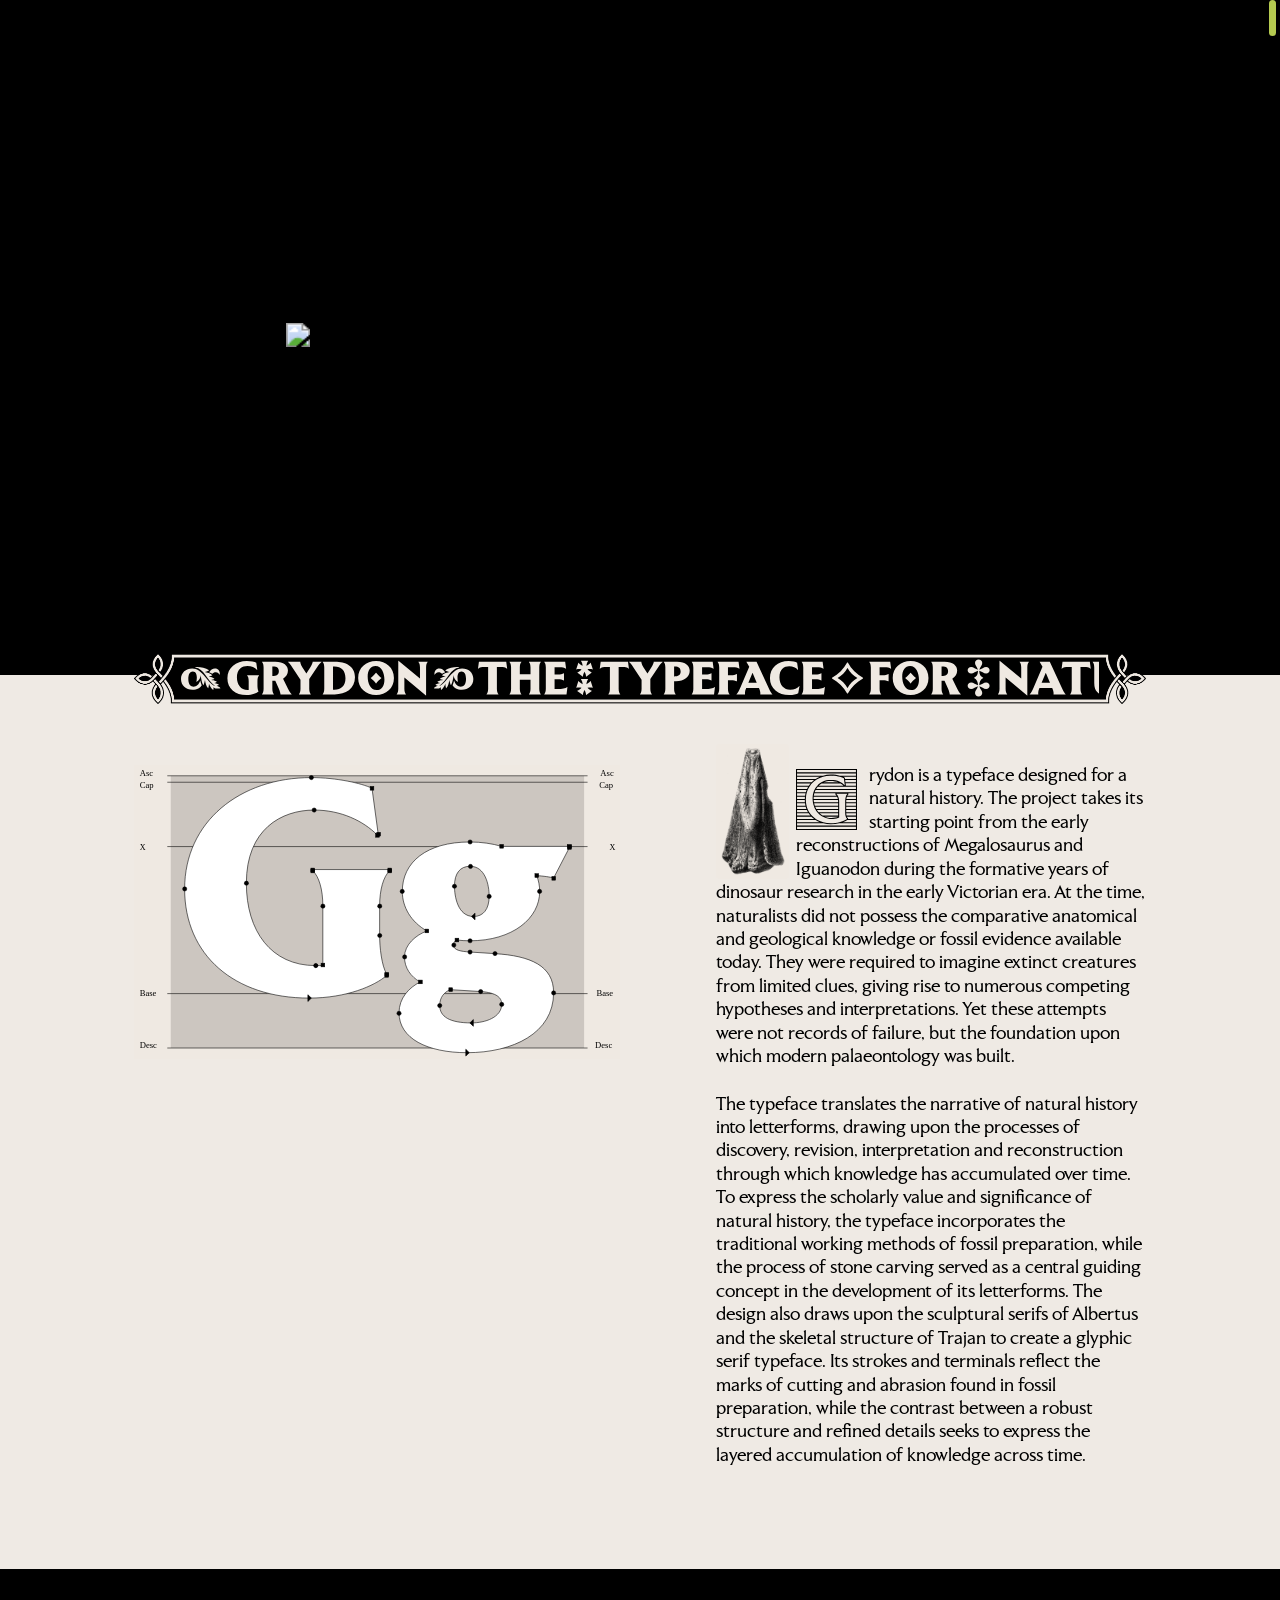
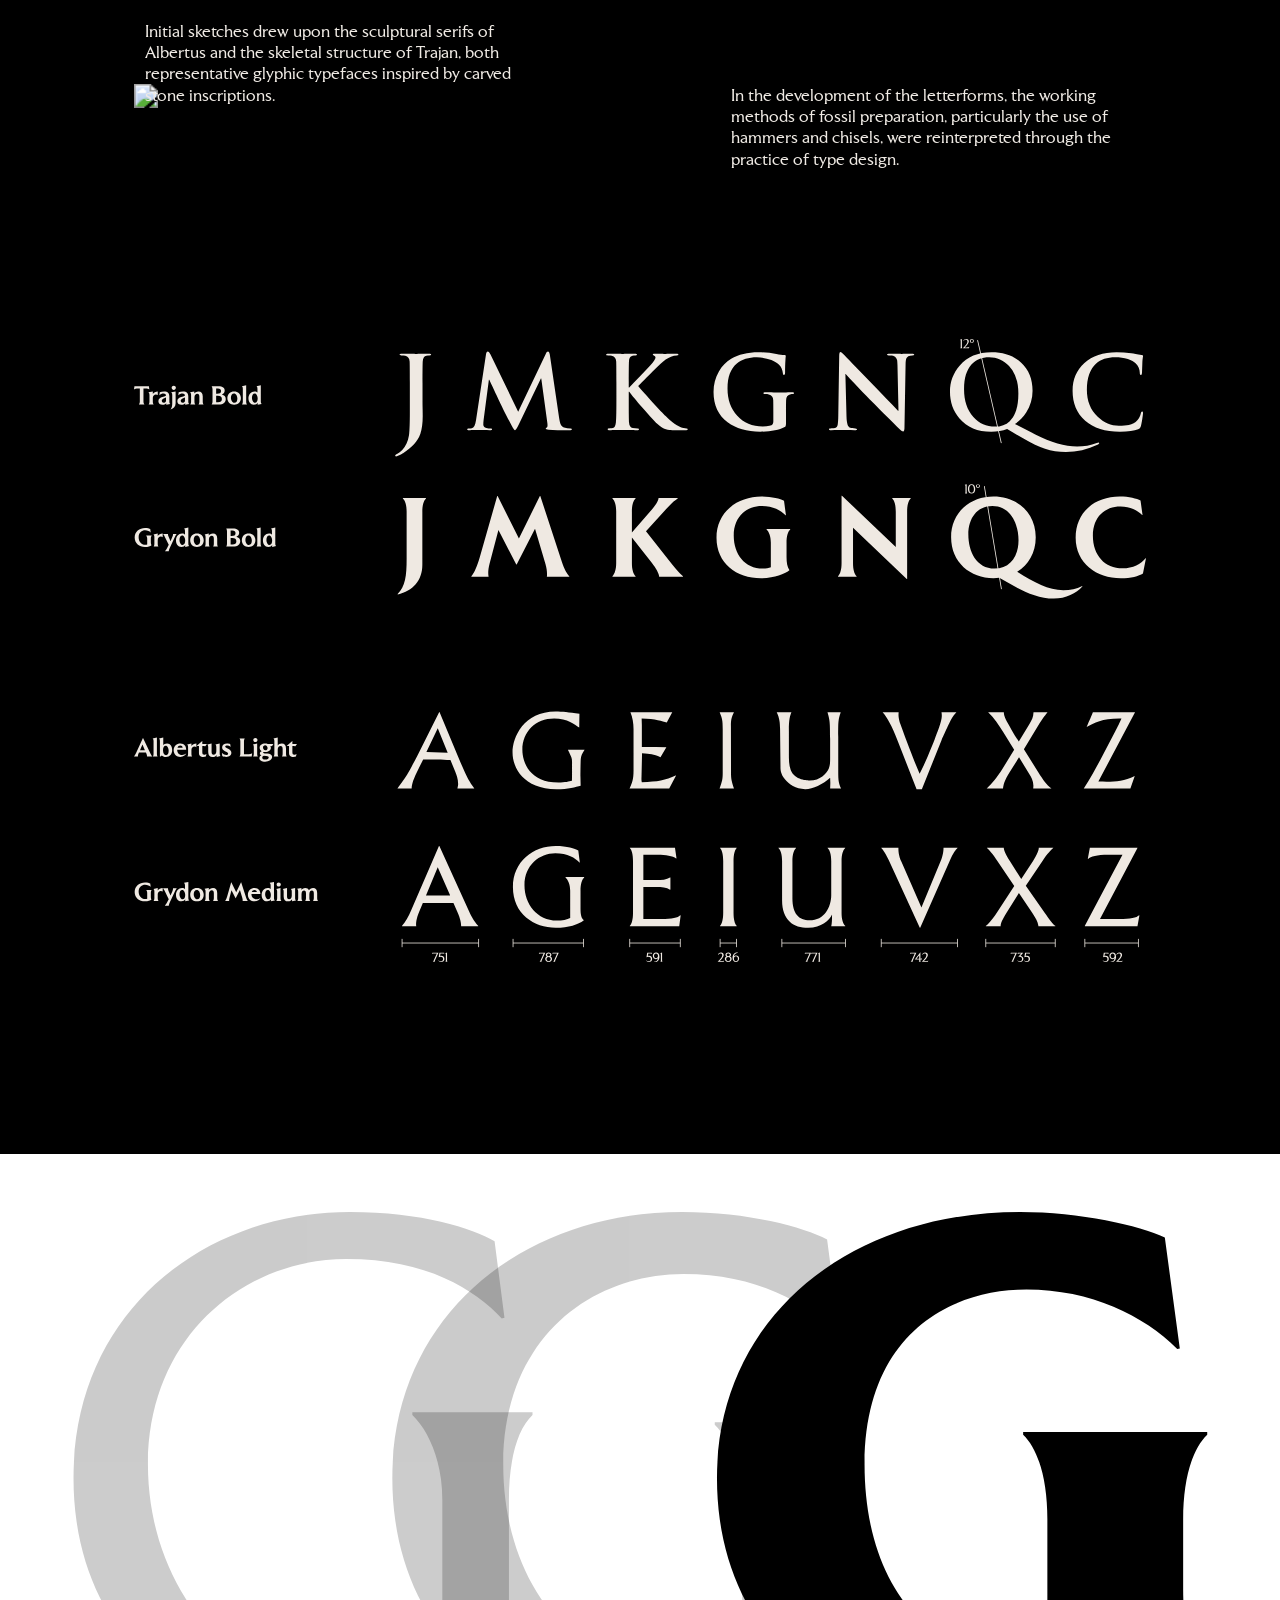
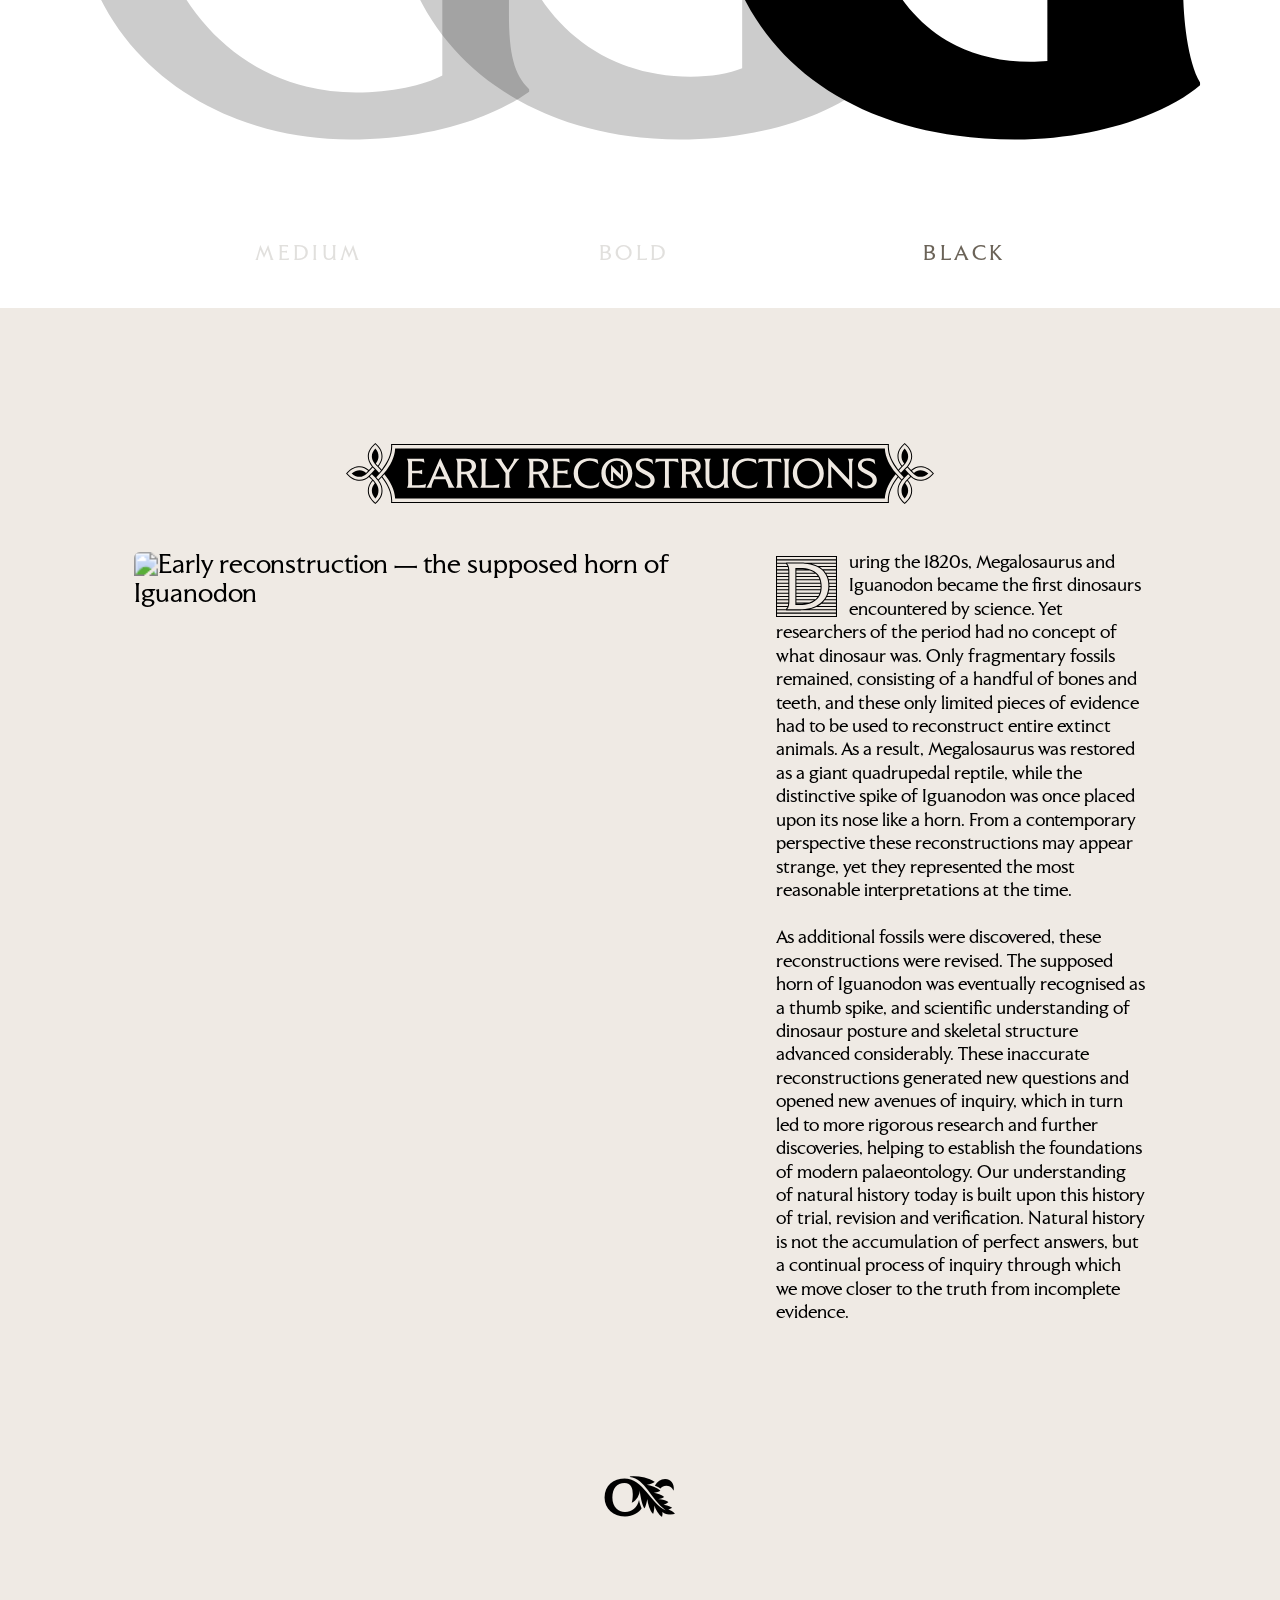
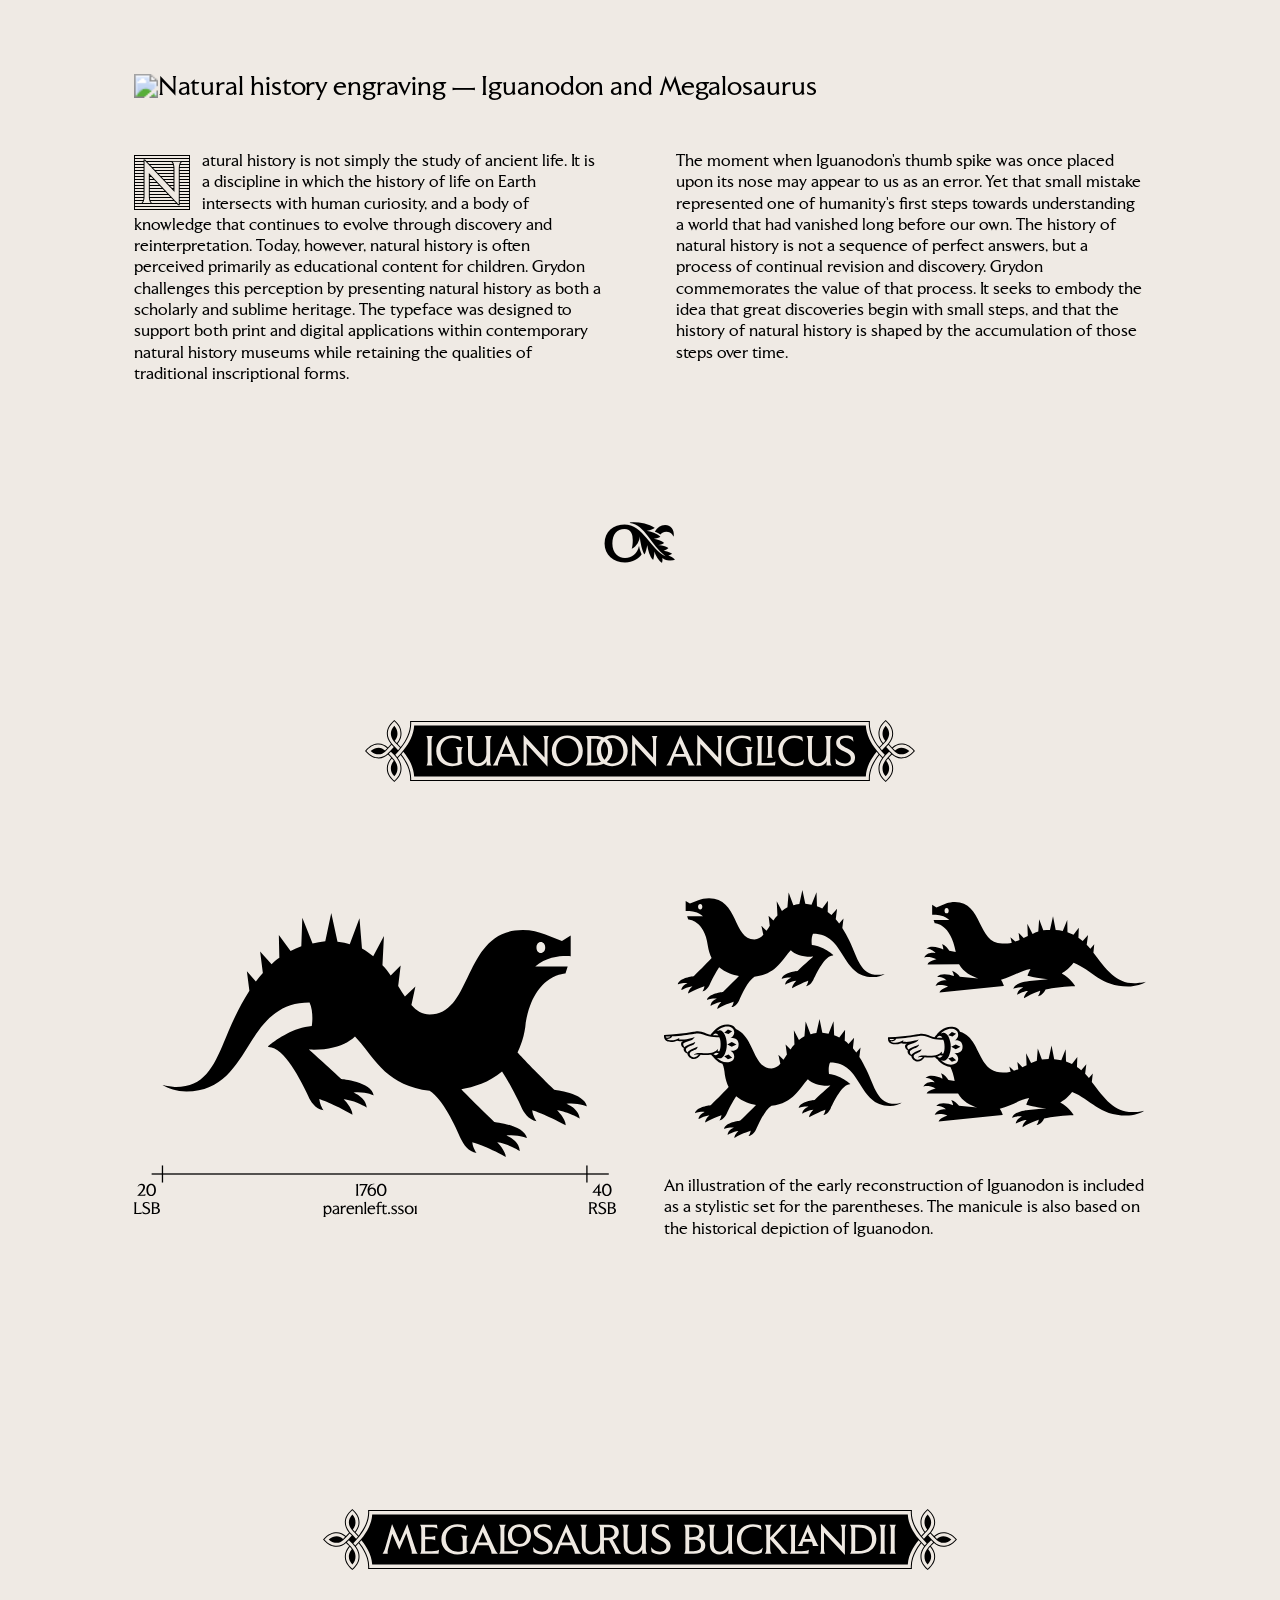
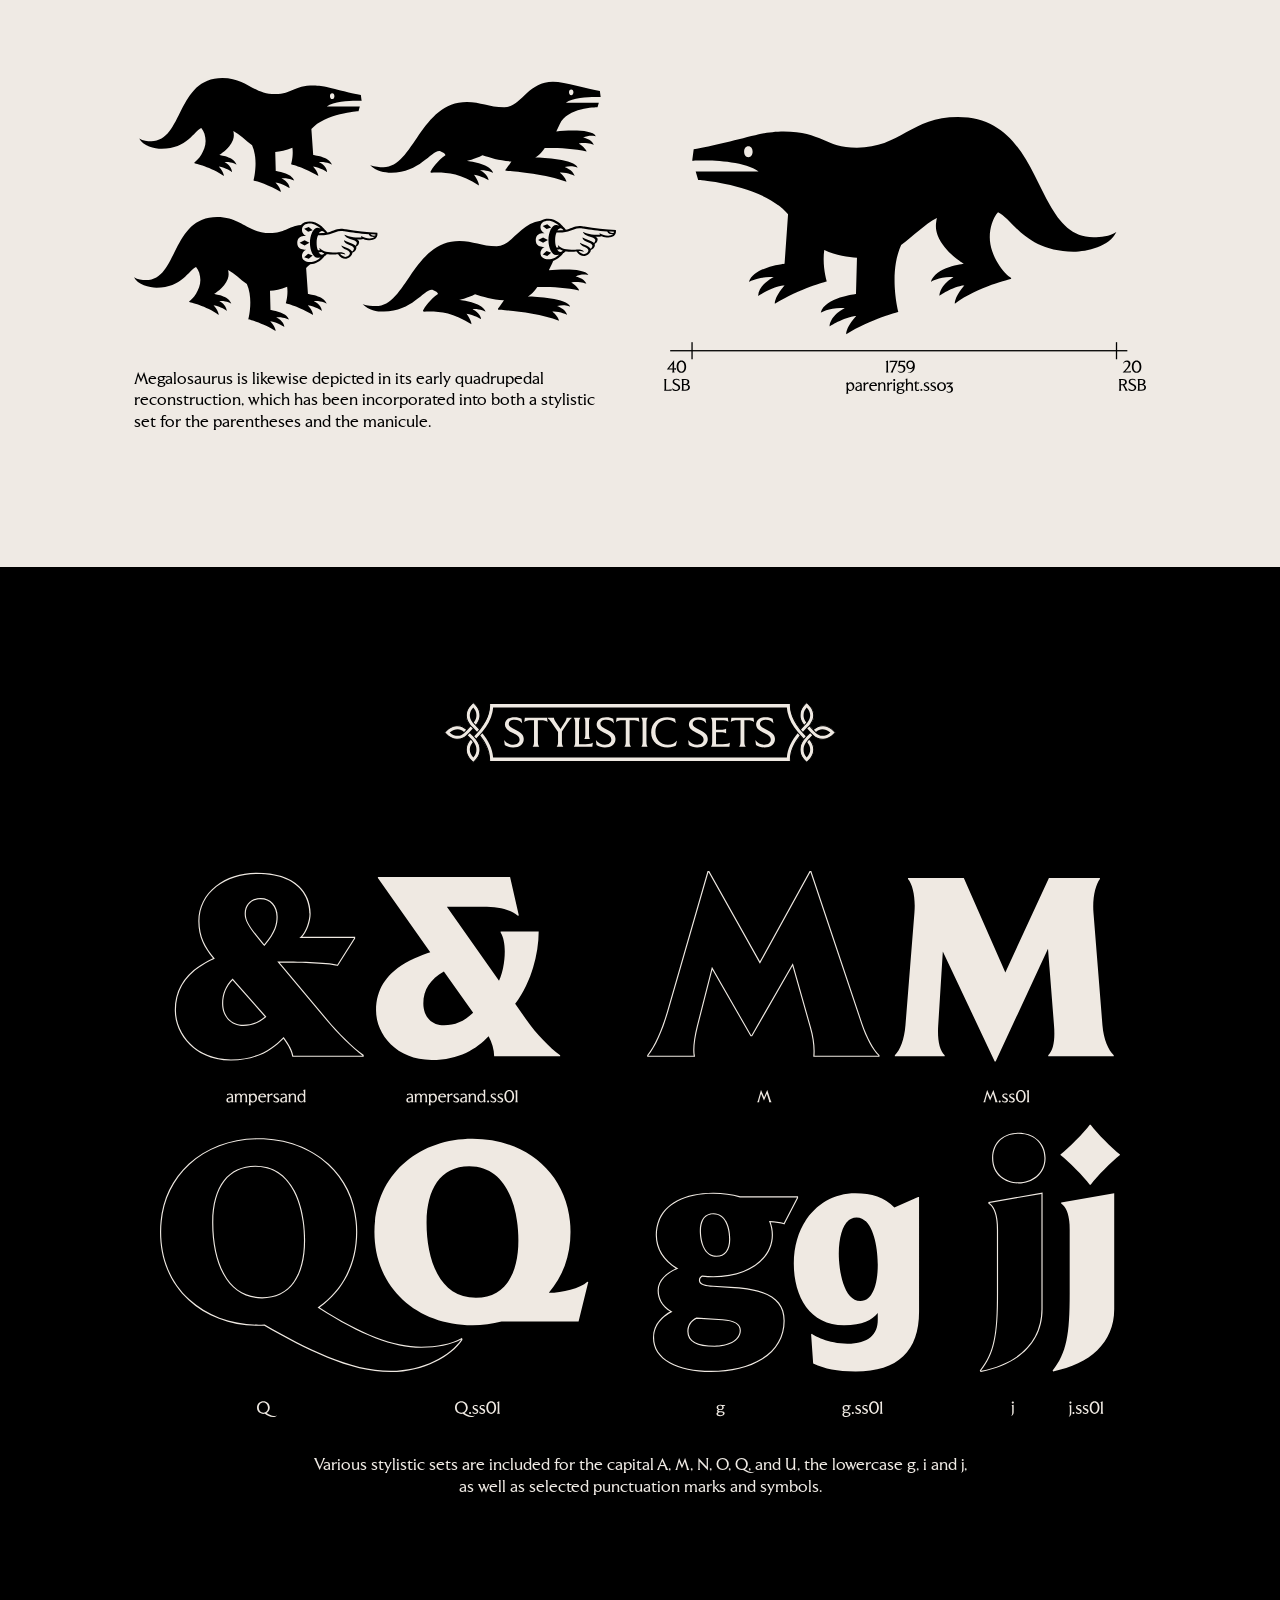
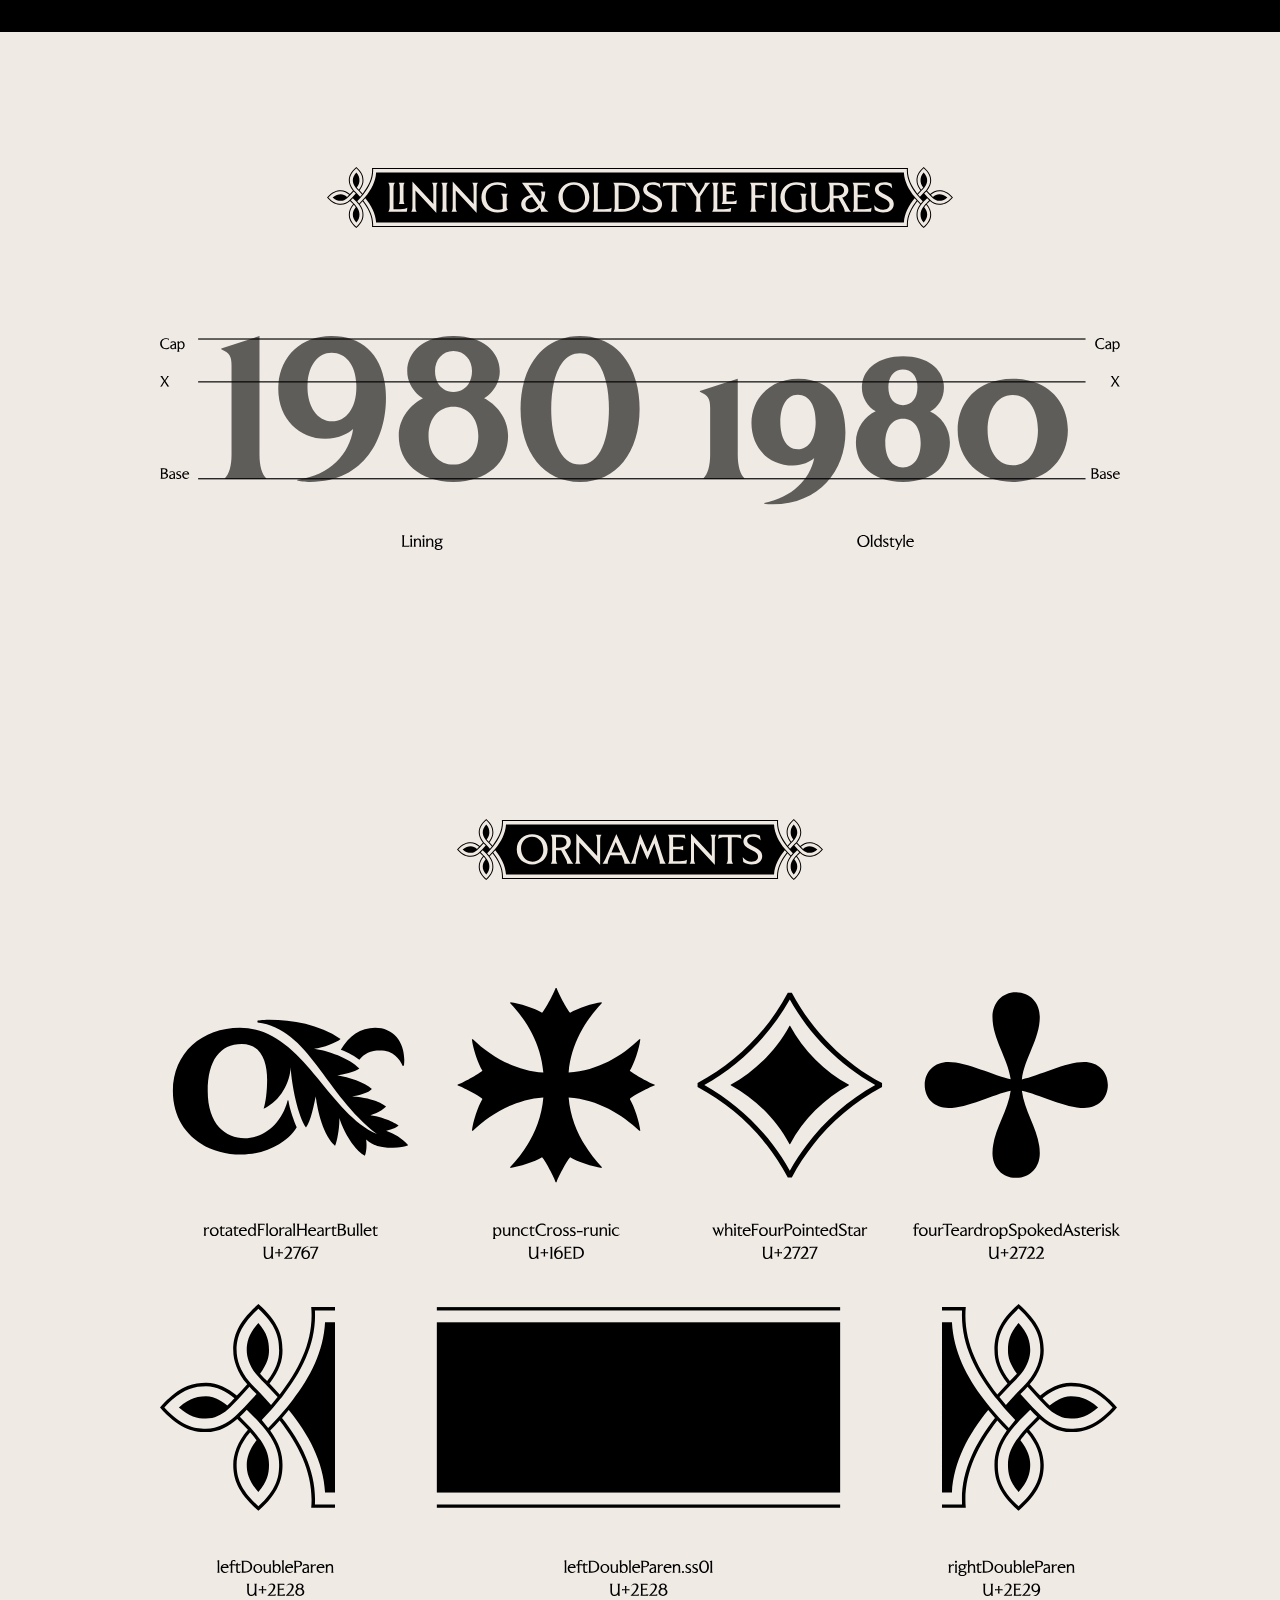
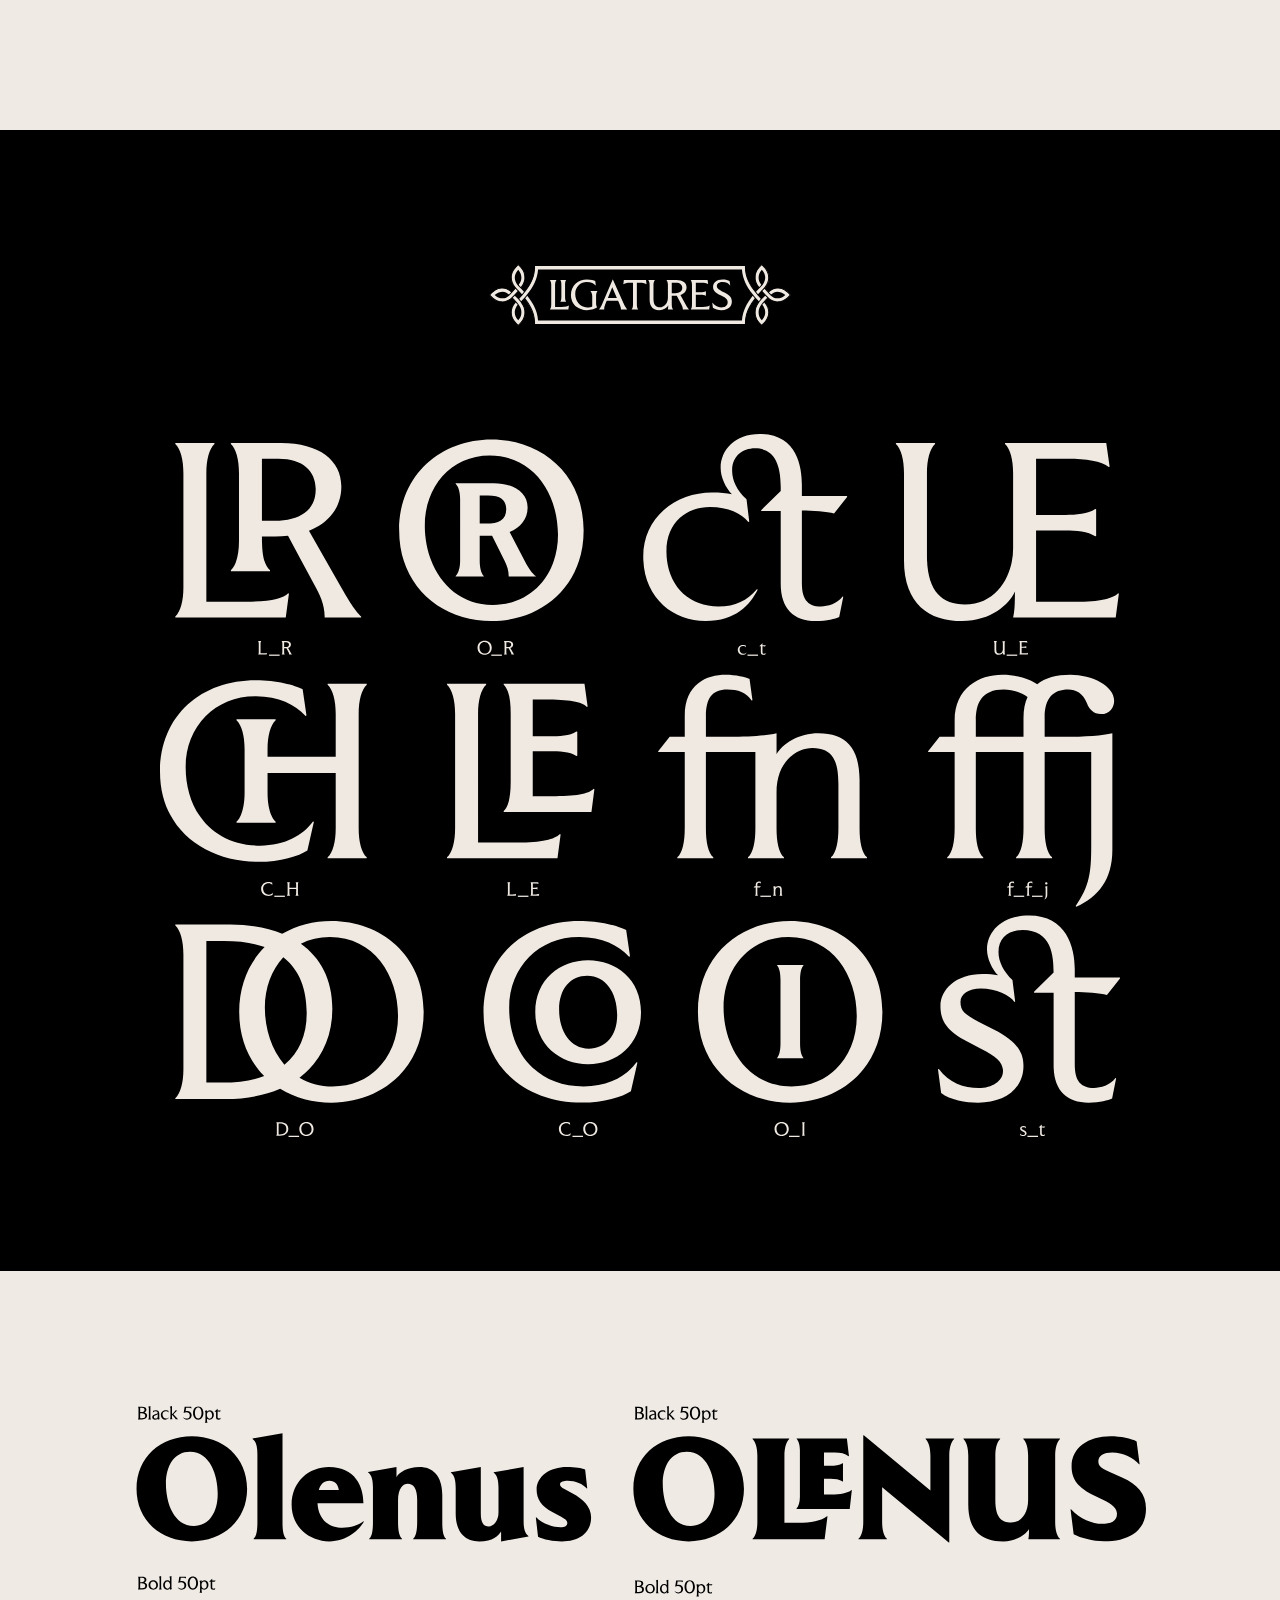
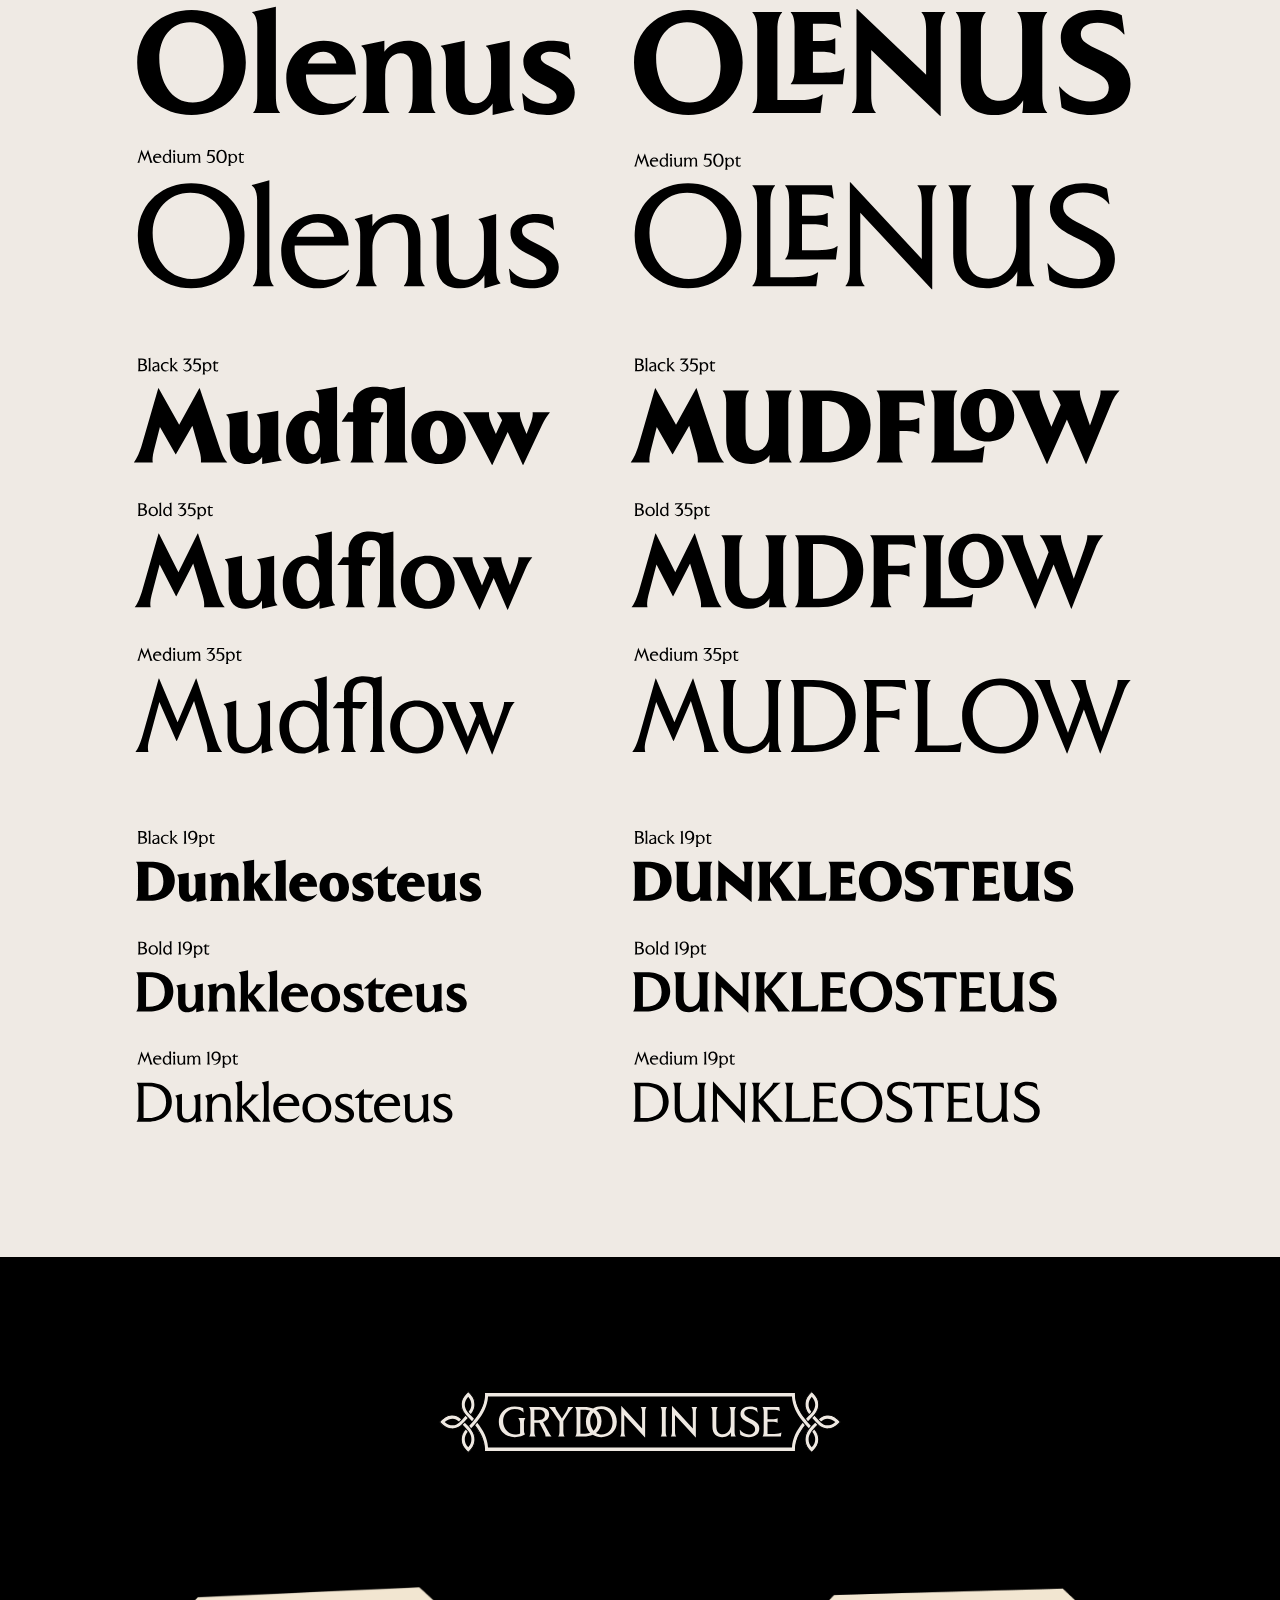
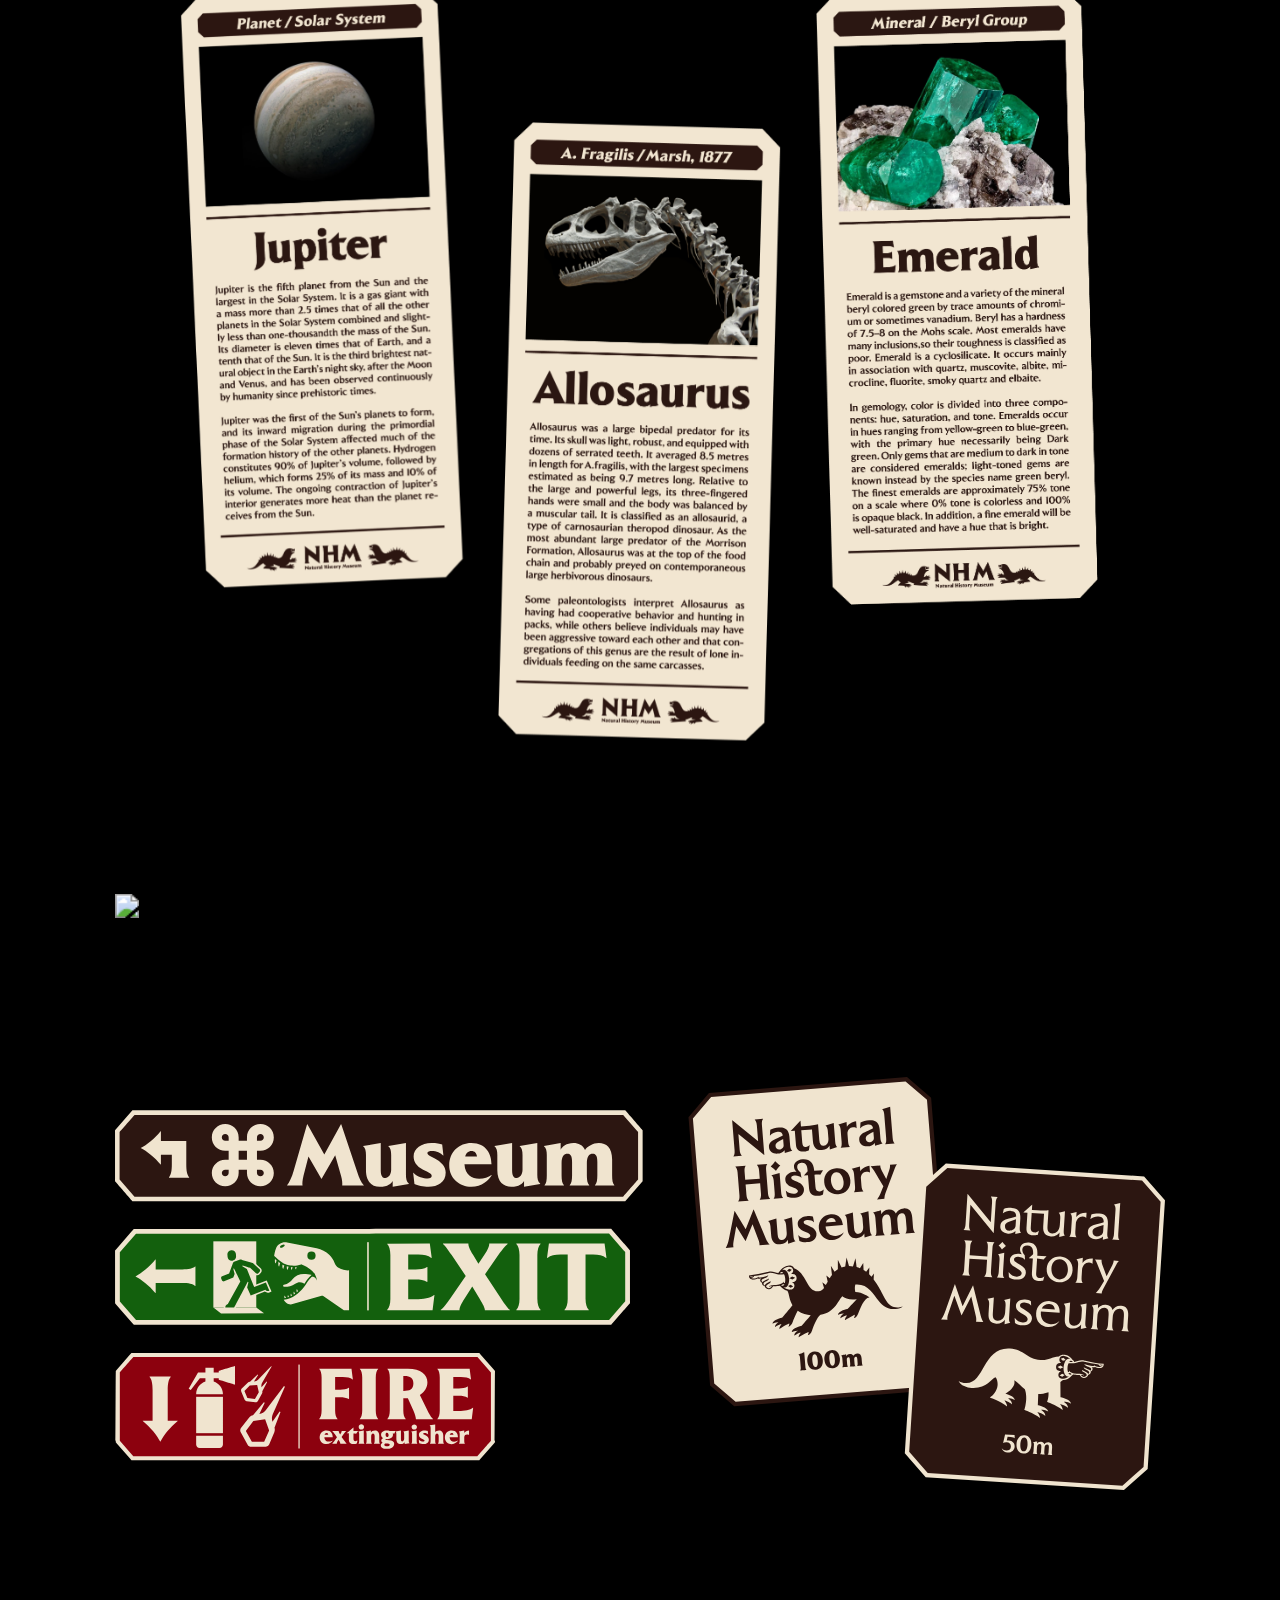
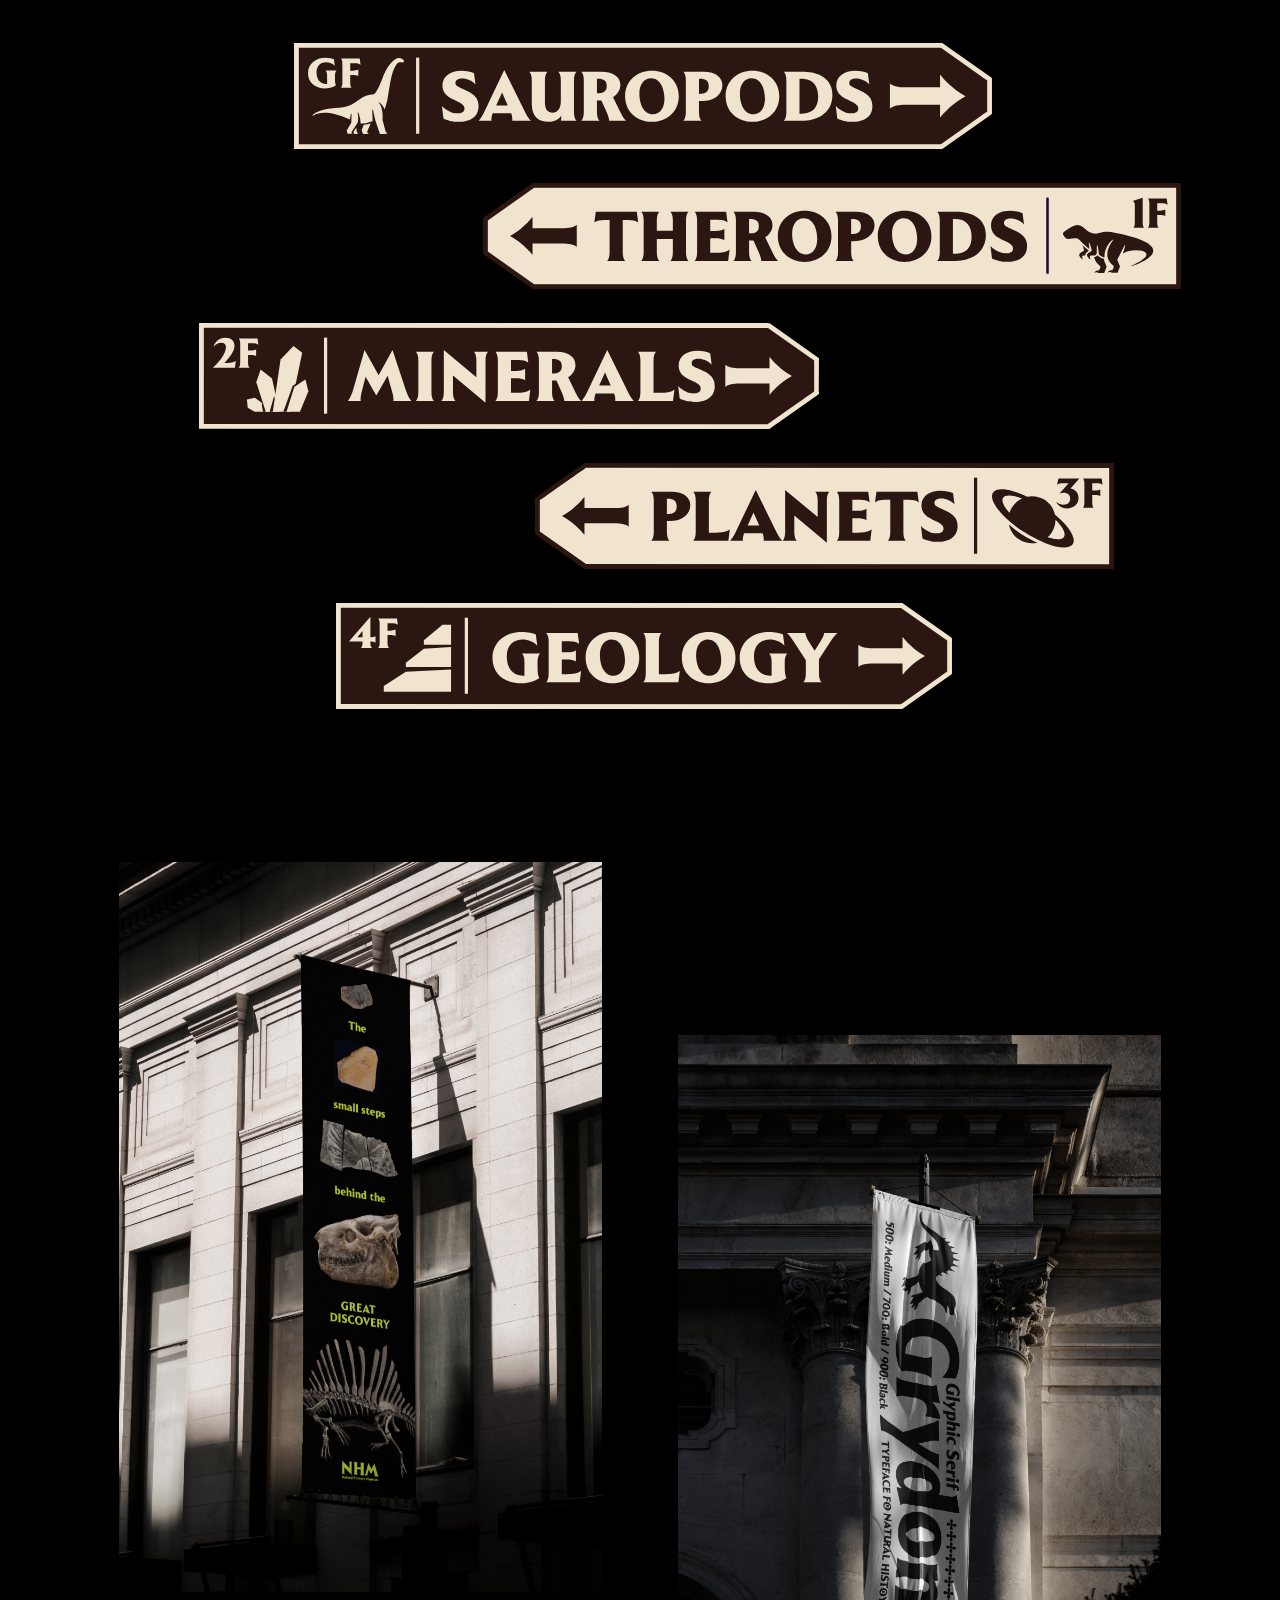
==== commit d0ccebc8: "final" ====
--- a/index.html
+++ b/index.html
@@ -4,7 +4,7 @@
 <meta charset="UTF-8" />
 <meta name="viewport" content="width=device-width, initial-scale=1.0" />
 <title>Grydon — Interactive Type Specimen</title>
-<link rel="stylesheet" href="styles.css?v=19">
+<link rel="stylesheet" href="styles.css?v=26">
 </head>
 <body>
 
@@ -326,8 +326,8 @@
   // mobile: live-text version (robust — no image loading needed). ornaments via unicode; ss01 applied in CSS.
   const tt=document.getElementById('track-text');
   if(tt){
-    const o=c=>'<span class="orn">'+c+'</span>';   // ornaments wrapped so CSS can bump them +1px
-    const word='<span class="marq-word">'+o('❧')+'GRYDON'+o('❧')+'THE'+o('⁑')+'TYPEFACE'+o('✦')+'FOR'+o('†')+'NATURAL'+o('⋮')+'HISTORY'+o('✢')+'</span>';
+    const o=(c,cls)=>'<span class="orn '+cls+'">'+c+'</span>';   // each ornament gets its own class so any single one can be tuned in CSS
+    const word='<span class="marq-word">'+o('❧','o-heart')+'GRYDON'+o('❧','o-heart')+'THE'+o('⁑','o-ast2')+'TYPEFACE'+o('✦','o-star')+'FOR'+o('†','o-dag')+'NATURAL'+o('︙','o-dots')+'HISTORY'+o('✢','o-star2')+'</span>';
     tt.innerHTML=word.repeat(4);
   }
 }
--- a/styles.css
+++ b/styles.css
@@ -17,7 +17,7 @@
   --play-size:clamp(33px,6vw,87px);   /* tester field size — responsive: small on narrow screens, big on wide. slider overrides it live. tune the 22/6vw/80 */
 }
 *{box-sizing:border-box;margin:0;padding:0}
-html{scroll-behavior:smooth;background:var(--bg);overflow-x:clip}   /* contain horizontal overflow at the root so iOS doesn't expand the viewport (which broke the mobile media query). clip (NOT hidden) — hidden makes html a scroll container and breaks position:sticky; clip just clips and leaves sticky working */
+html{scroll-behavior:smooth;background:var(--bg);overflow-x:clip;-webkit-text-size-adjust:100%;text-size-adjust:100%}   /* text-size-adjust:100% stops iOS Safari from auto-inflating text (which made the phone differ from desktop). overflow-x:clip contains overflow at the root so iOS doesn't expand the viewport (broke the mobile media query); clip (not hidden) leaves position:sticky working */
 /* apply the 1.5× "designed at 150%" zoom ONLY on mouse/desktop — NOT on touch phones (so mobile media queries fire correctly). device-based → no oscillation, no iOS width inflation */
 @media (hover:hover) and (pointer:fine){
   html{zoom:1.5}
@@ -44,12 +44,12 @@
 .marquee-wrap{position:sticky;top:0;z-index:60;background:transparent;padding:6px clamp(28px,7vw,240px);margin-top:-1.6vw;max-width:none}   /* PC: side padding insets the ribbon (mobile overrides this to full width). margin-top centres it on the boundary */
 .marquee{position:relative;width:100%;overflow:hidden;background:transparent}
 .marquee .frame-bg{display:block;width:100%;height:auto;pointer-events:none;position:relative;z-index:1}   /* natural PNG ratio — no stretch */
-.marquee-mask{position:absolute;top:8.14%;bottom:8%;left:4.6%;right:4.6%;overflow:hidden;display:flex;align-items:stretch;z-index:2}   /* PC: top/bottom = the band the text fills. Equal = vertically centred. Increase top → text DOWN, increase bottom → text UP */
+.marquee-mask{position:absolute;top:8.1%;bottom:8%;left:4.6%;right:4.6%;overflow:hidden;display:flex;align-items:stretch;z-index:2}   /* PC: top/bottom = the band the text fills. Equal = vertically centred. Increase top → text DOWN, increase bottom → text UP */
 .marquee-track{display:flex;gap:0;align-items:center;white-space:nowrap;color:#fff;flex:none;width:max-content;
-     animation:scroll 18s linear infinite;will-change:transform}   /* width:max-content → translateX(-50%) is half the REAL content, so the loop is seamless (no jump) */
+     animation:scroll 30s linear infinite;will-change:transform}   /* width:max-content → translateX(-50%) is half the REAL content, so the loop is seamless (no jump) */
 .marquee:hover .marquee-track{animation-play-state:paused}
 .marquee-track span{font-weight:900;font-size:clamp(14px,3.9vw,36px);line-height:1}
-.marq-svg{display:block;height:100%;width:auto;aspect-ratio:300/9;margin-right:clamp(6px,0.8vw,14px);transform:translateY(0)}   /* aspect-ratio (matches Title bar.svg's 300×9) → iOS computes width from height instead of collapsing the SVG to 0 width (which hid the text on phones). translateY = vertical position; margin = gap between repeats */
+.marq-svg{display:block;height:90%;width:auto;aspect-ratio:300/9;margin-right:0;transform:translateY(0)}   /* aspect-ratio (matches Title bar.svg's 300×9) → iOS computes width from height instead of collapsing the SVG to 0 width (which hid the text on phones). translateY = vertical position; margin = gap between repeats */
 @keyframes scroll{from{transform:translateX(0)}to{transform:translateX(-50%)}}
 .marquee-track-text{display:none}   /* desktop uses the image strip; the live-text track shows only on phones (mobile block) */
 .marq-tag{display:inline-flex;gap:8px;align-items:center;font-size:13px;font-weight:500;
@@ -365,9 +365,10 @@
   .marquee-wrap{padding-left:0;padding-right:0}
   .marquee{height:46px;background:#0b0b0b}   /* dark bar (fixed so it always matches the font). cream text contrasts. move font-size with this: font ≈ height ÷ 0.82 to fill top-to-bottom */
   .marquee .frame-bg{position:absolute;inset:0;width:100%;height:100%;object-fit:cover;object-position:center;max-width:none;margin:0}
-  .marquee-mask{top:0;bottom:0;left:0;right:0}   /* full bar = text band (no inset) so the caps can fill top-to-bottom */
+  .marquee-mask{top:15.4%;bottom:0;left:0;right:0}   /* full bar = text band (no inset) so the caps can fill top-to-bottom */
   #track{display:none}                              /* hide the image strip on phones */
-  .marquee-track-text{display:flex;align-items:center;font-family:'Grydon',serif;font-weight:900;
-     font-feature-settings:"ss01" 1;color:#efe9e2;font-size:56px;letter-spacing:0;line-height:1}   /* caps ≈ 0.82×this ≈ 46px = the bar height → fills top-to-bottom. move together with .marquee height. letter-spacing = glyph gap (negative to tighten). ss01 = variants */
-  .marquee-track-text .orn{font-size:calc(1em + 1px)}   /* ornaments a touch bigger than the letters */
-}
+  .marquee-track-text{display:flex;align-items:center;font-family:'Grydon',serif;font-weight:900;color:#efe9e2;letter-spacing:0.1px;line-height:1}   /* letter-spacing = gap between glyphs. tiny (0.1px) now; raise to 0.5px/1px for more */
+  .marquee-track-text .marq-word{font-size:35px;-webkit-font-feature-settings:"ss01" 1;font-feature-settings:"ss01" 1}   /* ← size lever (beats the base `.marquee-track span` cap). ss01 via feature-settings (same method the glyph tester uses, so it works) */
+  .marquee-track-text .orn{font-size:calc(1em + 1px)}   /* all ornaments +1px */
+  .marquee-track-text .o-ast2,.marquee-track-text .o-dots{font-size:calc(1em - 0.5px)}   /* ⁑ and ⋮ smaller than the rest. move these class names to tune other symbols: o-heart ❧, o-ast2 ⁑, o-star ✦, o-dag †, o-dots ⋮, o-star2 ✢ */
+}
